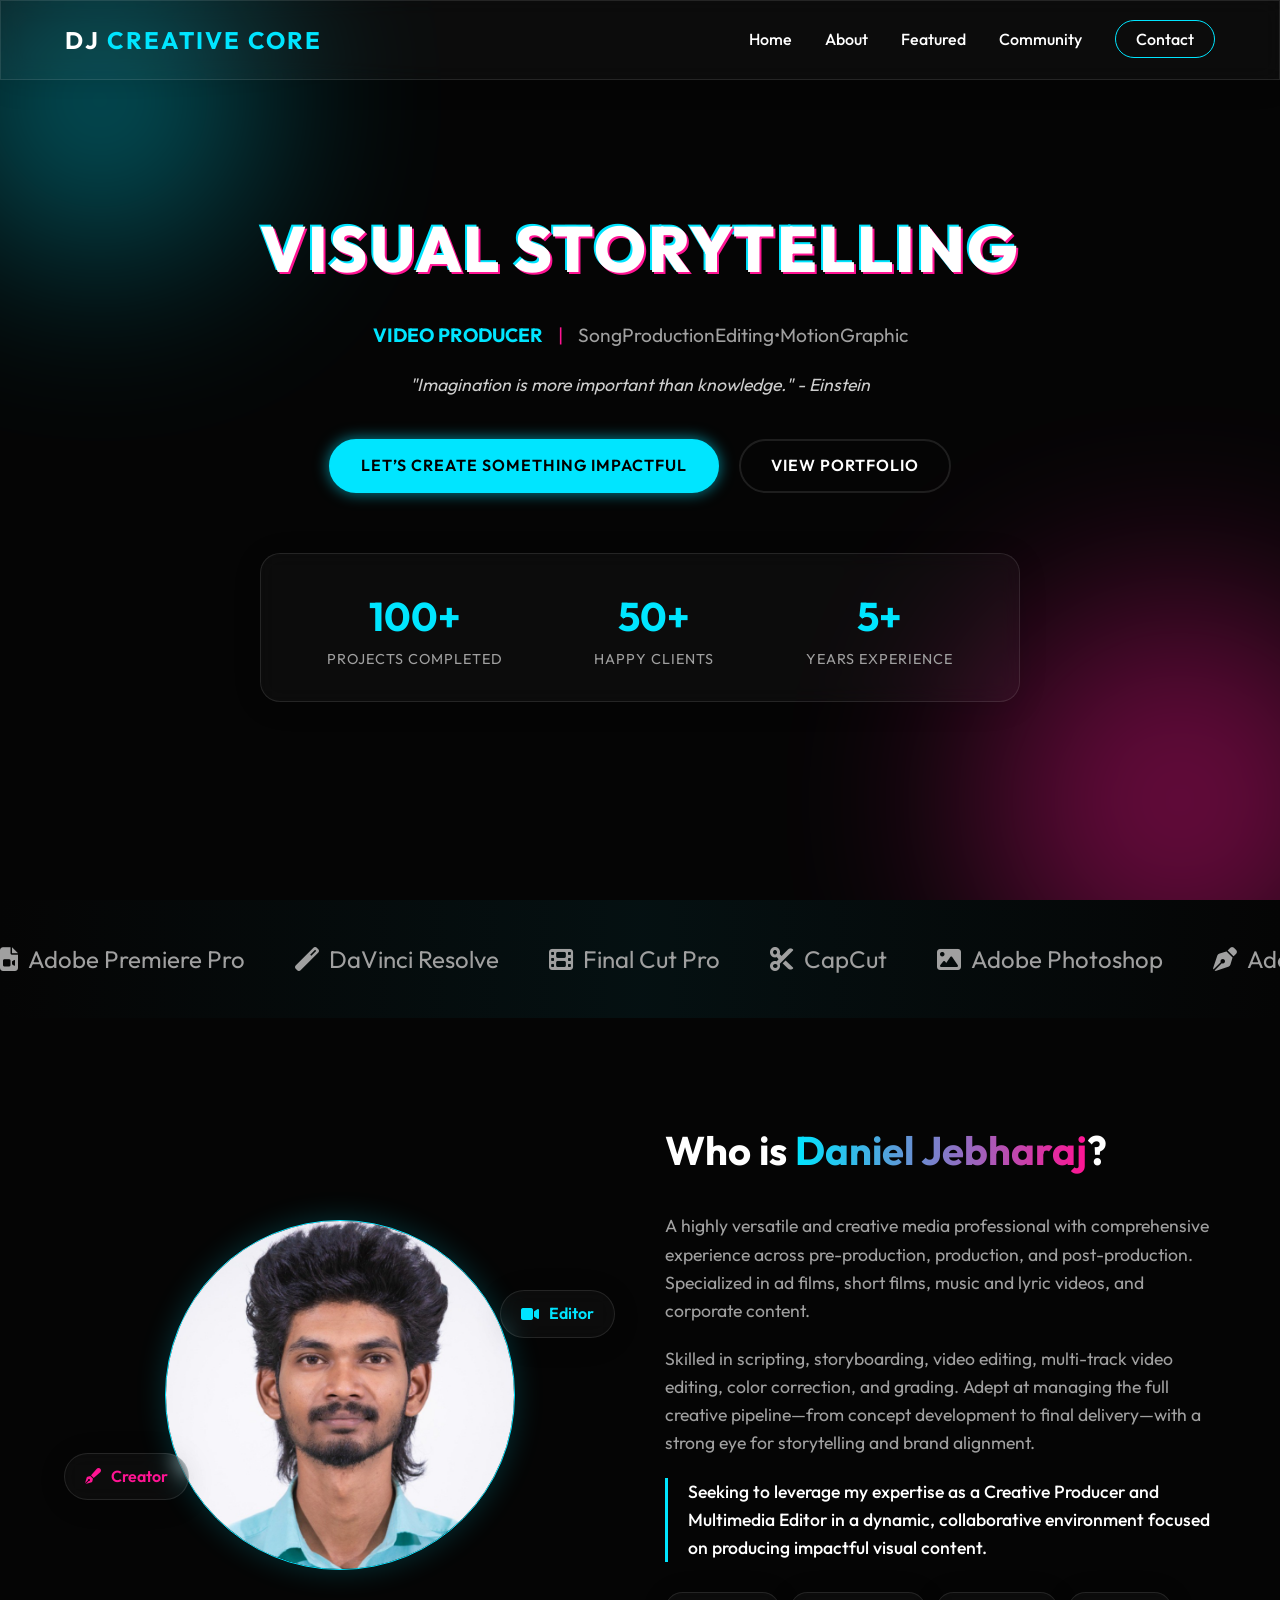
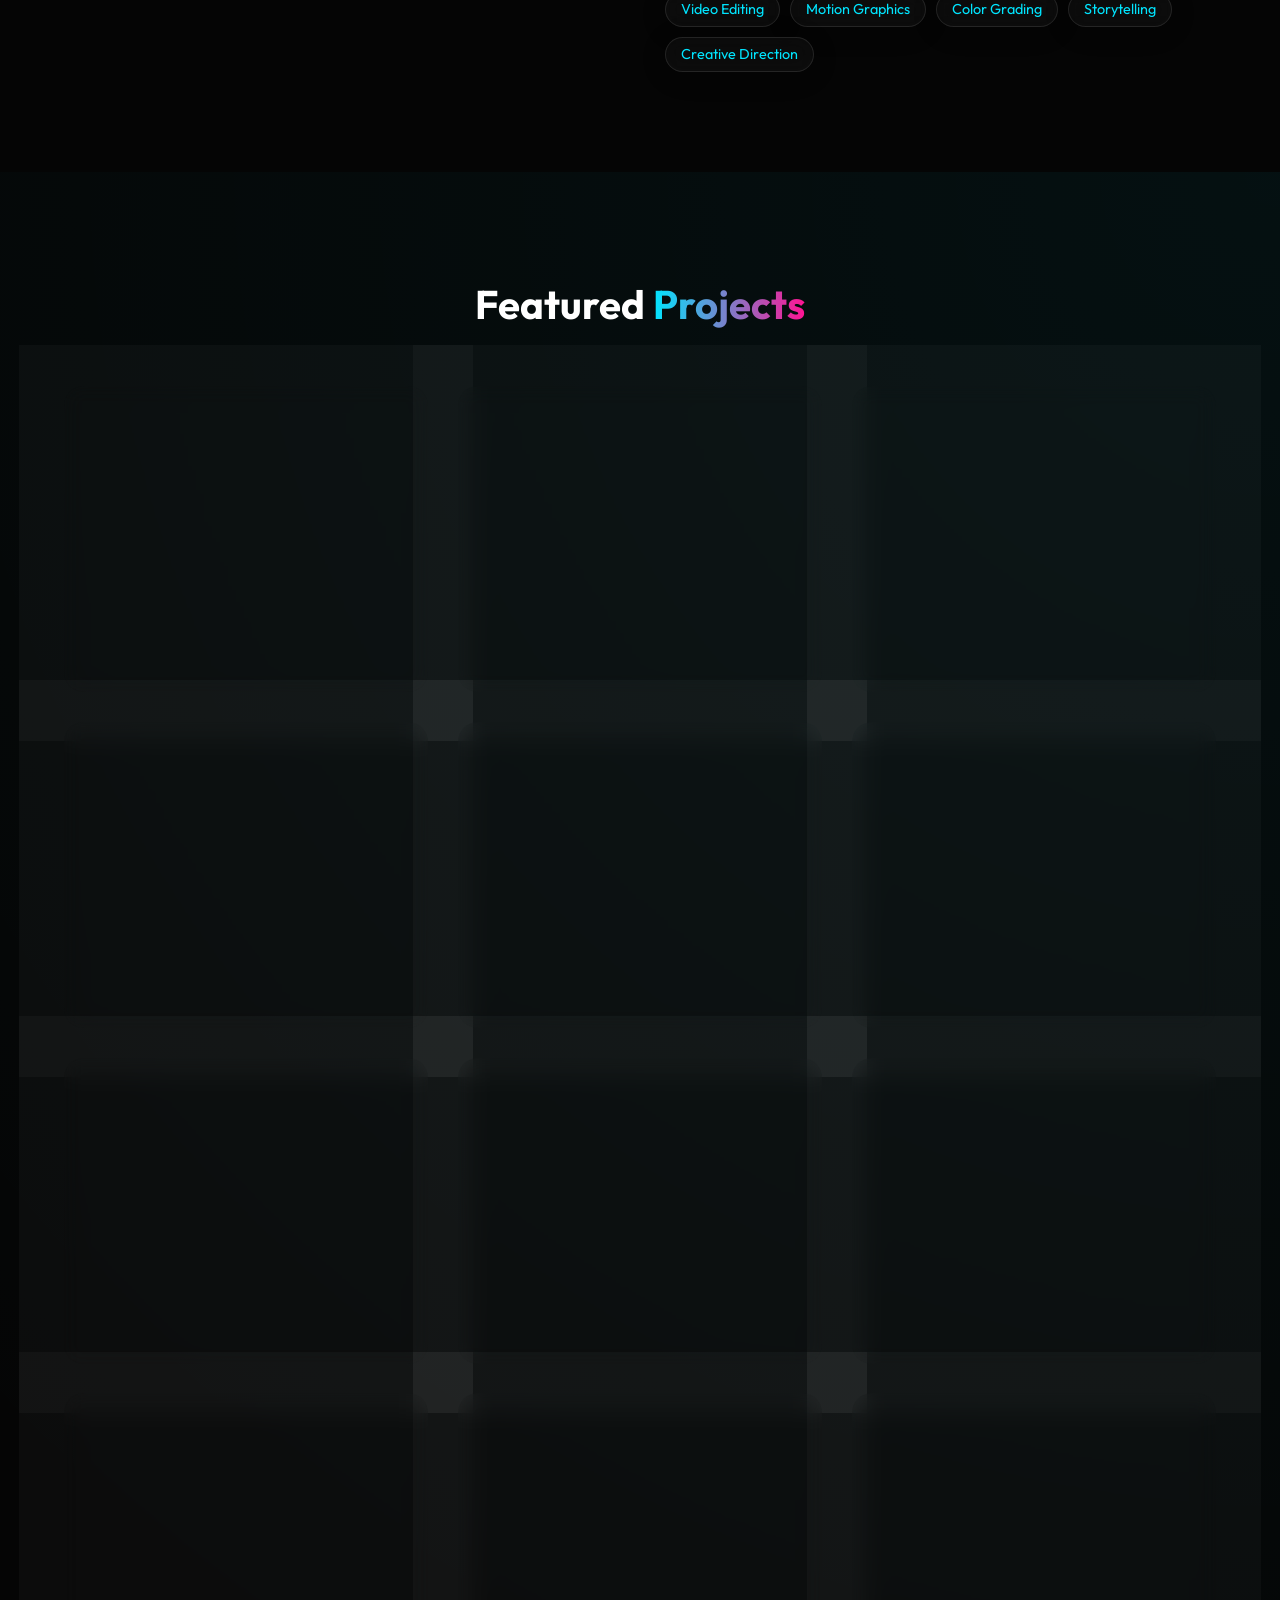
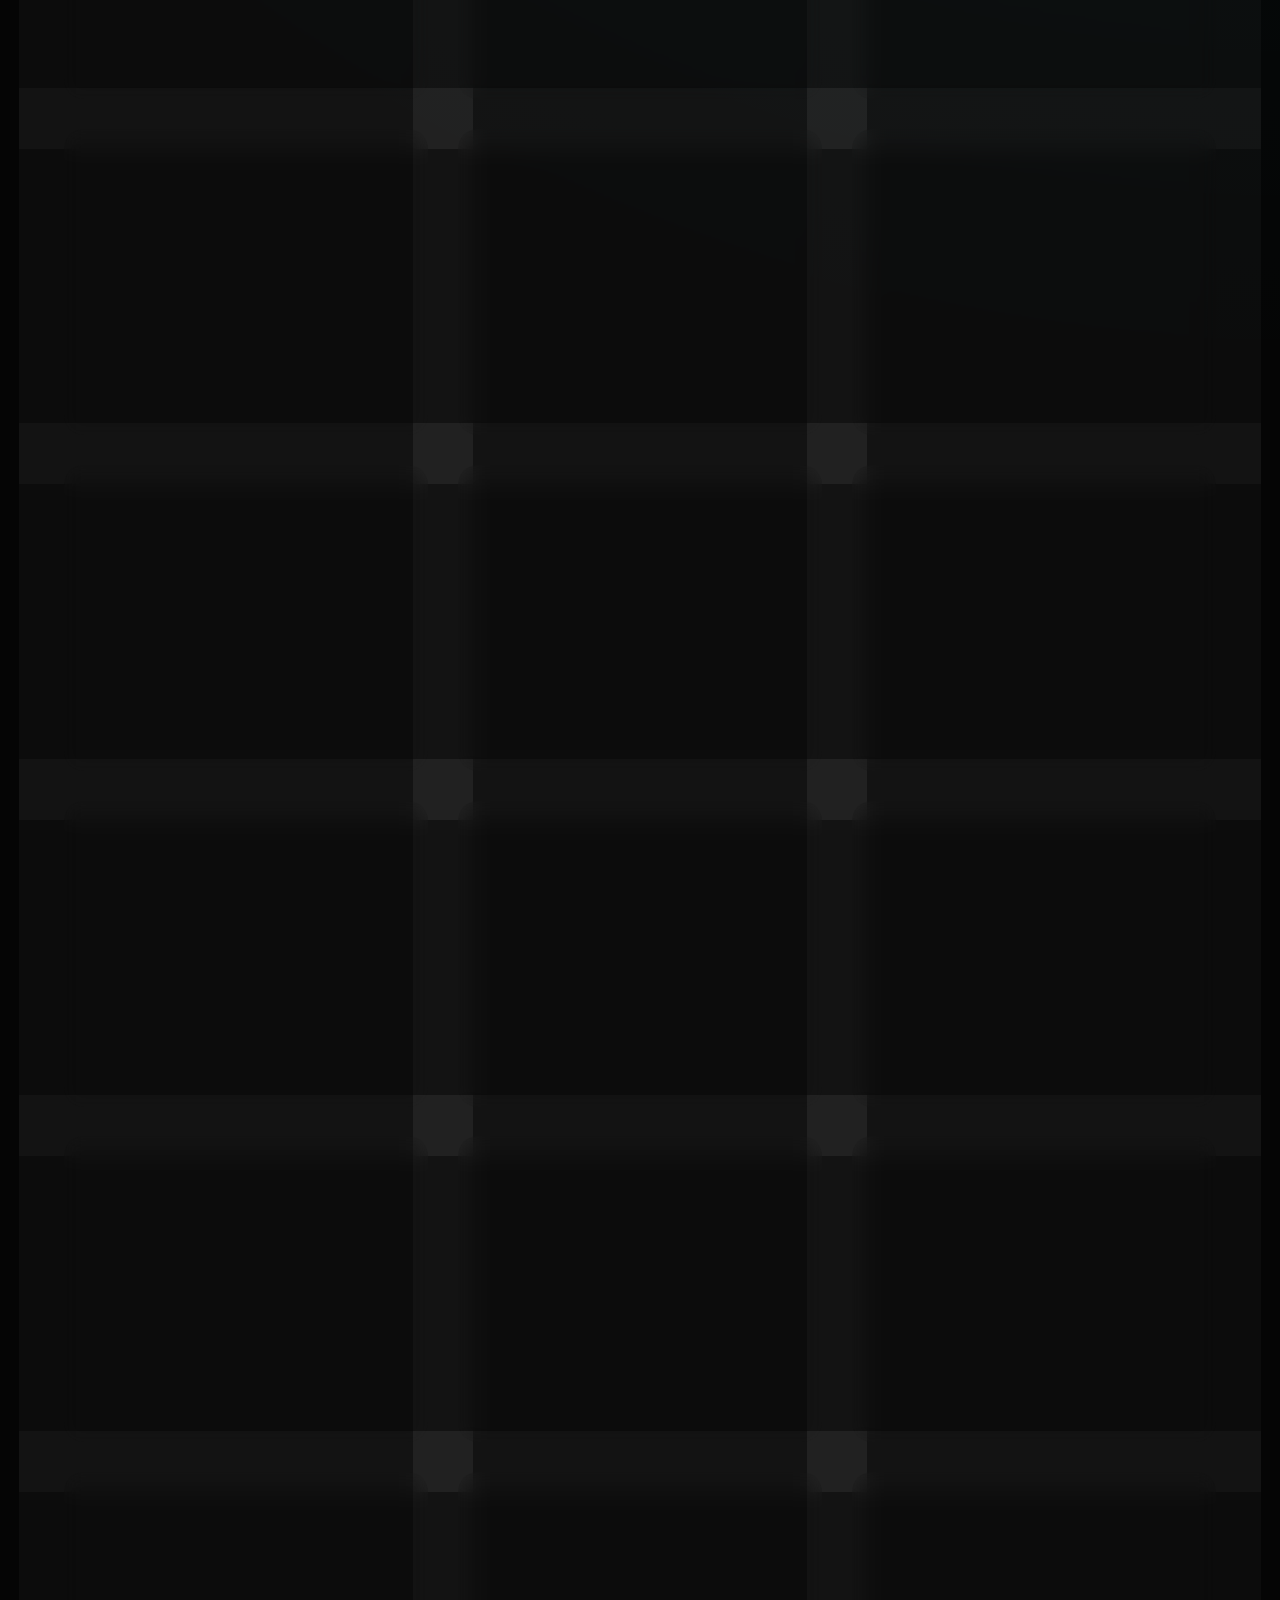
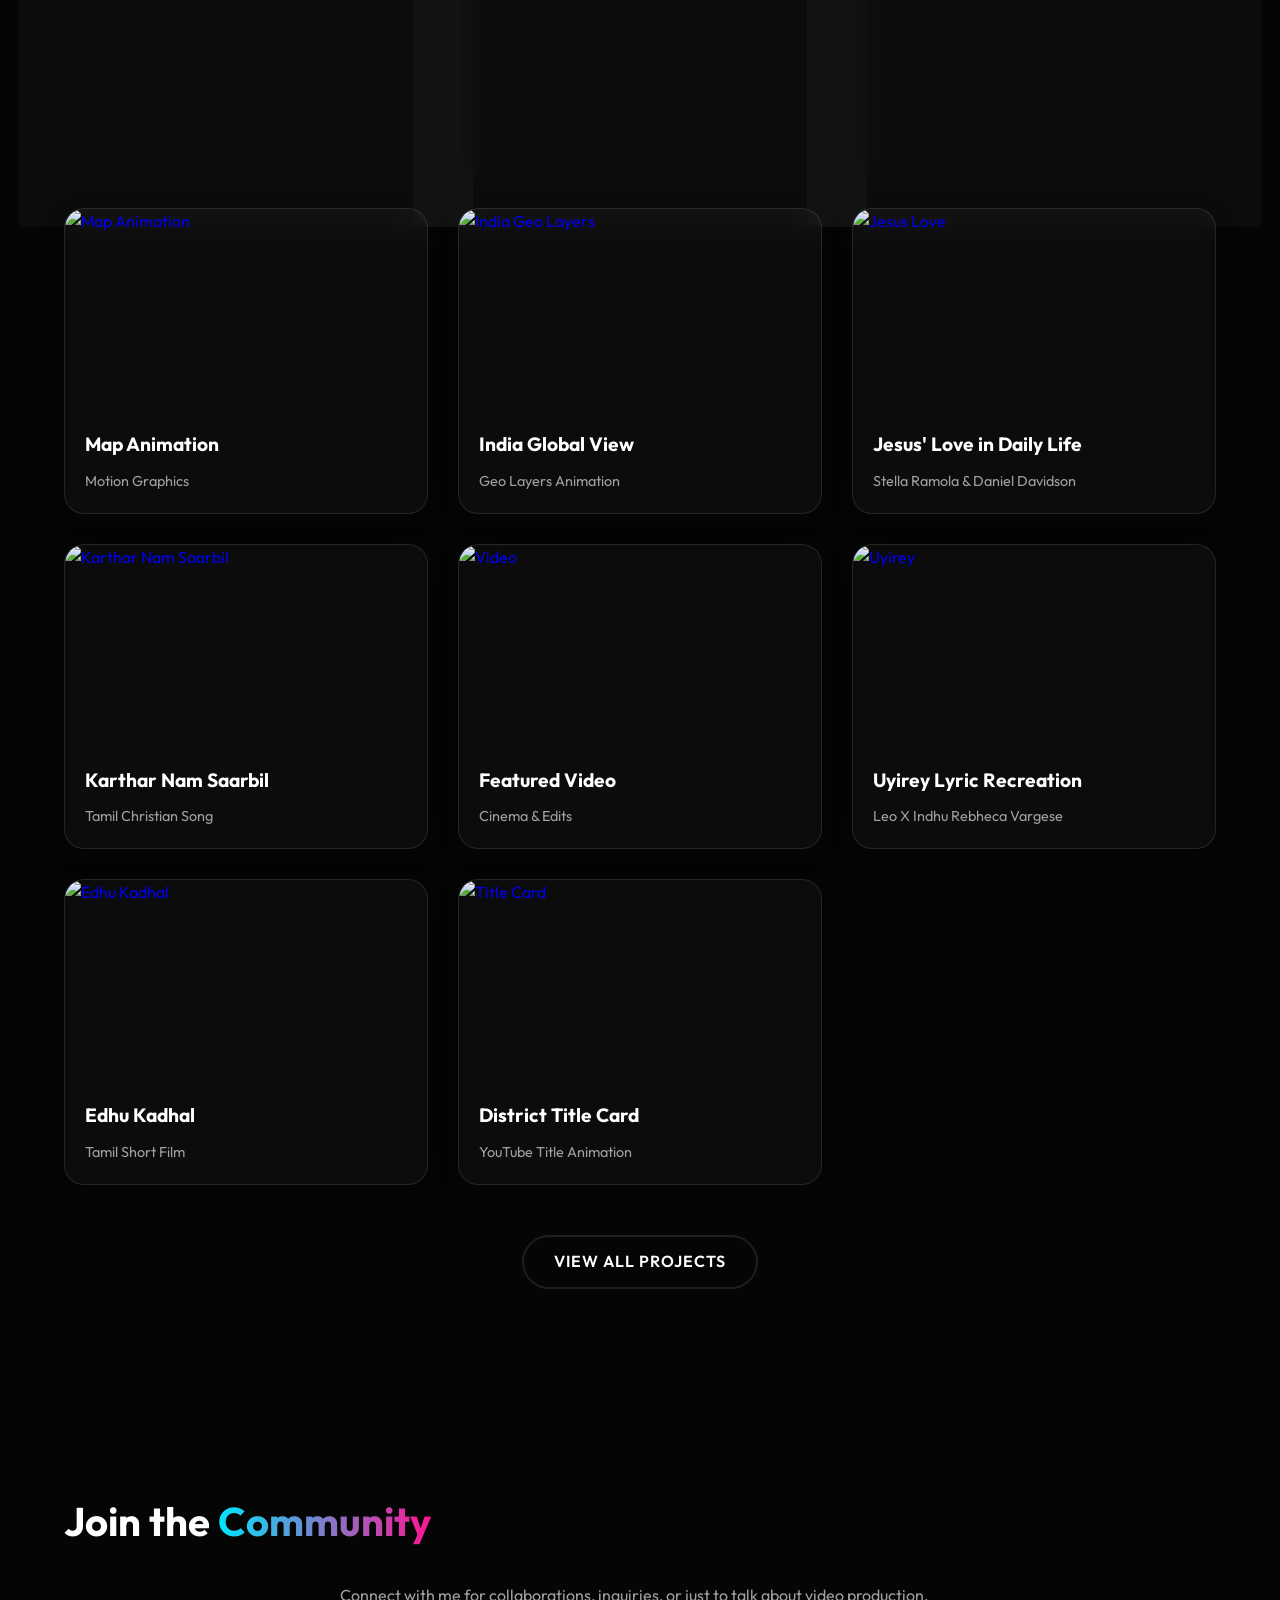
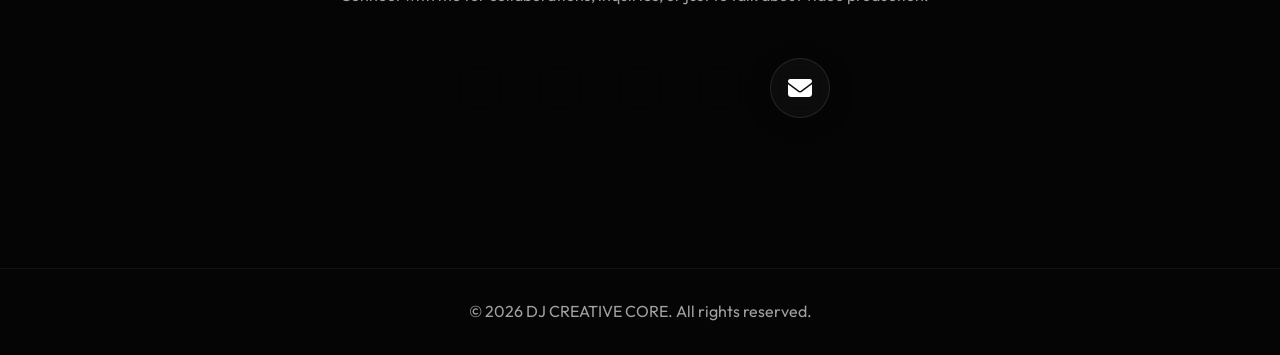
==== index.html @ 10353220 "Initial commit - DJ Creative Core" ====
<!DOCTYPE html>
<html lang="en">

<head>
  <meta charset="UTF-8" />
  <meta name="viewport" content="width=device-width, initial-scale=1.0" />
  <title>DJ Creative Core | Daniel Jebharaj</title>
  <!-- Google Fonts: Outfit -->
  <link rel="preconnect" href="https://fonts.googleapis.com">
  <link rel="preconnect" href="https://fonts.gstatic.com" crossorigin>
  <link href="https://fonts.googleapis.com/css2?family=Outfit:wght@300;400;500;600;700;800&display=swap"
    rel="stylesheet">
  <!-- Font Awesome -->
  <link rel="stylesheet" href="https://cdnjs.cloudflare.com/ajax/libs/font-awesome/6.4.0/css/all.min.css">
  <!-- Main CSS -->
  <link rel="stylesheet" href="style.css">
</head>

<body>
  <!-- Navbar -->
  <nav class="navbar glass">
    <div class="logo">
      <div class="logo-img"></div>
      <span>DJ <span class="accent">CREATIVE CORE</span></span>
    </div>
    <div class="nav-links">
      <a href="#home">Home</a>
      <a href="#about">About</a>
      <a href="#portfolio">Featured</a>
      <a href="#community">Community</a>
      <a href="#contact" class="btn-nav">Contact</a>
    </div>
    <div class="menu-toggle">
      <i class="fas fa-bars"></i>
    </div>
  </nav>

  <!-- Hero Section -->
  <section id="home" class="hero">
    <div class="hero-content">
      <h1 class="glitch" data-text="VISUAL STORYTELLING">VISUAL STORYTELLING</h1>
      <div class="subtitle-container">
        <span class="role">VIDEO PRODUCER</span>
        <span class="separator">|</span>
        <p class="typewriter">Song Production Editing &bull; Motion Graphics &bull; Visual Effects</p>
      </div>
      <p class="tagline">"Imagination is more important than knowledge." - Einstein</p>

      <div class="cta-group">
        <a href="#contact" class="btn btn-primary">Let’s Create Something Impactful</a>
        <a href="#portfolio" class="btn btn-outline">View Portfolio</a>
      </div>

      <div class="stats-row glass">
        <div class="stat-item">
          <h3 class="counter" data-target="100">0</h3>
          <p>Projects Completed</p>
        </div>
        <div class="stat-item">
          <h3 class="counter" data-target="50">0</h3>
          <p>Happy Clients</p>
        </div>
        <div class="stat-item">
          <h3 class="counter" data-target="5">0</h3>
          <p>Years Experience</p>
        </div>
      </div>
    </div>

    <!-- Abstract Background Elements -->
    <div class="glow-orb orb-1"></div>
    <div class="glow-orb orb-2"></div>
  </section>

  <!-- Tech Stack Marquee -->
  <section class="tech-stack">
    <div class="marquee-container">
      <div class="marquee-content">
        <div class="tech-item"><i class="fas fa-file-video"></i> Adobe Premiere Pro</div>
        <div class="tech-item"><i class="fas fa-magic"></i> DaVinci Resolve</div>
        <div class="tech-item"><i class="fas fa-film"></i> Final Cut Pro</div>
        <div class="tech-item"><i class="fas fa-cut"></i> CapCut</div>
        <div class="tech-item"><i class="fas fa-image"></i> Adobe Photoshop</div>
        <div class="tech-item"><i class="fas fa-pen-nib"></i> Adobe Illustrator</div>
        <div class="tech-item"><i class="fas fa-video"></i> V MIX</div>
        <div class="tech-item"><i class="fas fa-palette"></i> Canva</div>
        <div class="tech-item"><i class="fas fa-sliders-h"></i> Adobe Lightroom</div>
        <div class="tech-item"><i class="fas fa-book-open"></i> Adobe InDesign</div>
        <div class="tech-item"><i class="fas fa-wind"></i> Adobe After Effects</div>
        <div class="tech-item"><i class="fas fa-gamepad"></i> Unreal Engine 5</div>
        <div class="tech-item"><i class="fas fa-robot"></i> AI Techniques</div>
        <!-- Duplicate for seamless loop -->
        <div class="tech-item"><i class="fas fa-file-video"></i> Adobe Premiere Pro</div>
        <div class="tech-item"><i class="fas fa-magic"></i> DaVinci Resolve</div>
        <div class="tech-item"><i class="fas fa-film"></i> Final Cut Pro</div>
        <div class="tech-item"><i class="fas fa-cut"></i> CapCut</div>
        <div class="tech-item"><i class="fas fa-image"></i> Adobe Photoshop</div>
        <div class="tech-item"><i class="fas fa-pen-nib"></i> Adobe Illustrator</div>
        <div class="tech-item"><i class="fas fa-video"></i> V MIX</div>
        <div class="tech-item"><i class="fas fa-palette"></i> Canva</div>
        <div class="tech-item"><i class="fas fa-sliders-h"></i> Adobe Lightroom</div>
        <div class="tech-item"><i class="fas fa-book-open"></i> Adobe InDesign</div>
        <div class="tech-item"><i class="fas fa-wind"></i> Adobe After Effects</div>
        <div class="tech-item"><i class="fas fa-gamepad"></i> Unreal Engine 5</div>
        <div class="tech-item"><i class="fas fa-robot"></i> AI Techniques</div>
      </div>
    </div>
  </section>

  <!-- About Section -->
  <section id="about" class="about-section">
    <div class="container grid-2">
      <div class="about-img-wrapper">
        <div class="about-img glass">
          <img src="profile.png" alt="Daniel Jebharaj" class="profile-pic">
        </div>
        <div class="floating-badge badge-1 glass">
          <i class="fas fa-video"></i> Editor
        </div>
        <div class="floating-badge badge-2 glass">
          <i class="fas fa-pen-fancy"></i> Creator
        </div>
      </div>
      <div class="about-text">
        <h2 class="section-title">Who is <span class="text-gradient">Daniel Jebharaj</span>?</h2>
        <p class="bio">
          A highly versatile and creative media professional with comprehensive experience across pre-production,
          production, and post-production.
          Specialized in ad films, short films, music and lyric videos, and corporate content.
        </p>
        <p class="bio">
          Skilled in scripting, storyboarding, video editing, multi-track video editing, color correction, and grading.
          Adept at managing the full creative pipeline—from concept development to final delivery—with a strong eye for
          storytelling and brand alignment.
        </p>
        <p class="bio highlight">
          Seeking to leverage my expertise as a Creative Producer and Multimedia Editor in a dynamic, collaborative
          environment focused on producing impactful visual content.
        </p>
        <div class="tags-container">
          <span class="tag glass">Video Editing</span>
          <span class="tag glass">Motion Graphics</span>
          <span class="tag glass">Color Grading</span>
          <span class="tag glass">Storytelling</span>
          <span class="tag glass">Creative Direction</span>
        </div>
      </div>
    </div>
  </section>

  <!-- Featured Content -->
  <section id="portfolio" class="featured-section">
    <div class="container">
      <h2 class="section-title center">Featured <span class="text-gradient">Projects</span></h2>
      <div class="grid-card">
        <!-- 1. YouTube: Reset & Restart -->
        <a href="https://youtu.be/_Hz98tAjvkM" target="_blank" class="card glass">
          <div class="card-thumb">
            <img src="https://img.youtube.com/vi/_Hz98tAjvkM/maxresdefault.jpg" alt="Reset & Restart">
            <div class="play-overlay"><i class="fas fa-play"></i></div>
          </div>
          <div class="card-content">
            <h3>Reset & Restart</h3>
            <p>New Tamil Short Film | Samuel Dhinakaran</p>
          </div>
        </a>

        <!-- 2. YouTube: Mannaathi Manna Yesu -->
        <a href="https://youtu.be/86m4CZAsoNg" target="_blank" class="card glass">
          <div class="card-thumb">
            <img src="https://img.youtube.com/vi/86m4CZAsoNg/maxresdefault.jpg" alt="Mannaathi Manna Yesu">
            <div class="play-overlay"><i class="fas fa-play"></i></div>
          </div>
          <div class="card-content">
            <h3>Mannaathi Manna Yesu</h3>
            <p>Lyrical Video | Christmas Special</p>
          </div>
        </a>

        <!-- 3. YouTube: Life Changed in a Minute -->
        <a href="https://youtu.be/hRu7Q3ldG58" target="_blank" class="card glass">
          <div class="card-thumb">
            <img src="https://img.youtube.com/vi/hRu7Q3ldG58/maxresdefault.jpg" alt="Life Changed">
            <div class="play-overlay"><i class="fas fa-play"></i></div>
          </div>
          <div class="card-content">
            <h3>வாழ்க்கையை மாற்றின நிமிடம்</h3>
            <p>Testimony | Jesus Calls</p>
          </div>
        </a>

        <!-- 4. YouTube: From Setbacks to Success -->
        <a href="https://youtu.be/oXkXY9I-fX8" target="_blank" class="card glass">
          <div class="card-thumb">
            <img src="https://img.youtube.com/vi/oXkXY9I-fX8/maxresdefault.jpg" alt="Setbacks to Success">
            <div class="play-overlay"><i class="fas fa-play"></i></div>
          </div>
          <div class="card-content">
            <h3>From Setbacks to Success</h3>
            <p>1 by 2 Series | Ep #3</p>
          </div>
        </a>

        <!-- 5. Behance: Info Graphic Airtel -->
        <a href="https://www.behance.net/gallery/222585673/Info-Graphic-Airtel" target="_blank" class="card glass">
          <div class="card-thumb">
            <img src="https://images.unsplash.com/photo-1551288049-bebda4e38f71?q=80&w=2070&auto=format&fit=crop"
              alt="Airtel Infographic">
            <div class="play-overlay"><i class="fab fa-behance"></i></div>
          </div>
          <div class="card-content">
            <h3>Info Graphic | Airtel</h3>
            <p>Data visualization & Design</p>
          </div>
        </a>

        <!-- 6. Behance: Decathlon Promotion AV -->
        <a href="https://www.behance.net/gallery/229266231/Decathlon-Promotion-AV" target="_blank" class="card glass">
          <div class="card-thumb">
            <img src="https://images.unsplash.com/photo-1517649763962-0c623066013b?q=80&w=2070&auto=format&fit=crop"
              alt="Decathlon Promotion">
            <div class="play-overlay"><i class="fab fa-behance"></i></div>
          </div>
          <div class="card-content">
            <h3>Decathlon Promotion AV</h3>
            <p>Promo Video Editing</p>
          </div>
        </a>

        <!-- 7. Behance: Butterfly Brand Product Animation -->
        <a href="https://www.behance.net/gallery/229267161/Butterfly-Brand-Product-Animation-Motion-Graphics"
          target="_blank" class="card glass">
          <div class="card-thumb">
            <img src="https://images.unsplash.com/photo-1626785774573-4b799314346d?q=80&w=2070&auto=format&fit=crop"
              alt="Product Animation">
            <div class="play-overlay"><i class="fab fa-behance"></i></div>
          </div>
          <div class="card-content">
            <h3>Butterfly Brand</h3>
            <p>Product Animation & Motion Graphics</p>
          </div>
        </a>

        <!-- 8. Behance: Logo Animation Industry -->
        <a href="https://www.behance.net/gallery/230623709/Logo-Animation-Industry" target="_blank" class="card glass">
          <div class="card-thumb">
            <img src="https://images.unsplash.com/photo-1611162617474-5b21e879e113?q=80&w=1974&auto=format&fit=crop"
              alt="Logo Animation">
            <div class="play-overlay"><i class="fab fa-behance"></i></div>
          </div>
          <div class="card-content">
            <h3>Logo Animation | Industry</h3>
            <p>Motion Branding</p>
          </div>
        </a>

        <!-- 9. Behance: PRAGATI Logo Reveal -->
        <a href="https://www.behance.net/gallery/229265531/PRAGATI-lOGO-REVEAL-AIRTEL" target="_blank"
          class="card glass">
          <div class="card-thumb">
            <img src="https://images.unsplash.com/photo-1550745165-9bc0b252726f?q=80&w=2070&auto=format&fit=crop"
              alt="Pragati Logo">
            <div class="play-overlay"><i class="fab fa-behance"></i></div>
          </div>
          <div class="card-content">
            <h3>Pragati Logo Reveal | Airtel</h3>
            <p>Corporate Identity Motion</p>
          </div>
        </a>

        <!-- 10. Behance: Logo Animation -->
        <a href="https://www.behance.net/gallery/224650483/Logo-Animation" target="_blank" class="card glass">
          <div class="card-thumb">
            <img src="https://images.unsplash.com/photo-1626785774573-4b799314346d?q=80&w=2070&auto=format&fit=crop"
              alt="Logo Animation">
            <div class="play-overlay"><i class="fab fa-behance"></i></div>
          </div>
          <div class="card-content">
            <h3>Logo Animation</h3>
            <p>Creative Logo Motion</p>
          </div>
        </a>

        <!-- 11. Behance: La Crispo Logo Reveal -->
        <a href="https://www.behance.net/gallery/229266901/LOGO-ANIMATION-LA-CRISPO-LOGO-REVEAL" target="_blank"
          class="card glass">
          <div class="card-thumb">
            <img src="https://images.unsplash.com/photo-1535905557558-afc4877a26fc?q=80&w=1974&auto=format&fit=crop"
              alt="La Crispo">
            <div class="play-overlay"><i class="fab fa-behance"></i></div>
          </div>
          <div class="card-content">
            <h3>La Crispo Logo Reveal</h3>
            <p>Brand Identity Animation</p>
          </div>
        </a>

        <!-- 12. YouTube: TRU RAYZ Bio -->
        <a href="https://youtu.be/BxTk5RLD49g" target="_blank" class="card glass">
          <div class="card-thumb">
            <img src="https://img.youtube.com/vi/BxTk5RLD49g/maxresdefault.jpg" alt="TRU RAYZ Bio">
            <div class="play-overlay"><i class="fas fa-play"></i></div>
          </div>
          <div class="card-content">
            <h3>TRU RAYZ Bio</h3>
            <p>People Are My Boss</p>
          </div>
        </a>

        <!-- 13. YouTube: Aaronbala Promo -->
        <a href="https://youtu.be/EV_sGzpmR3s" target="_blank" class="card glass">
          <div class="card-thumb">
            <img src="https://img.youtube.com/vi/EV_sGzpmR3s/maxresdefault.jpg" alt="Aaronbala Promo">
            <div class="play-overlay"><i class="fas fa-play"></i></div>
          </div>
          <div class="card-content">
            <h3>Aarathanai Nayagane</h3>
            <p>New Song Promo | Aaronbala</p>
          </div>
        </a>

        <!-- 14. Behance: I Am The Danger -->
        <a href="https://www.behance.net/gallery/235922801/I-AM-THE-DANGER-LYRIC-VIDEO" target="_blank"
          class="card glass">
          <div class="card-thumb">
            <img src="https://images.unsplash.com/photo-1514525253440-b393452e8d26?q=80&w=1974&auto=format&fit=crop"
              alt="Lyric Video">
            <div class="play-overlay"><i class="fab fa-behance"></i></div>
          </div>
          <div class="card-content">
            <h3>I Am The Danger</h3>
            <p>Kinetic Typography Lyric Video</p>
          </div>
        </a>

        <!-- 15. YouTube: Samuel Dhinakaran Birthday -->
        <a href="https://youtu.be/I2SqG8FTFpc" target="_blank" class="card glass">
          <div class="card-thumb">
            <img src="https://img.youtube.com/vi/I2SqG8FTFpc/maxresdefault.jpg" alt="Samuel Dhinakaran">
            <div class="play-overlay"><i class="fas fa-play"></i></div>
          </div>
          <div class="card-content">
            <h3>Samuel Dhinakaran</h3>
            <p>Birthday Special Edit</p>
          </div>
        </a>

        <!-- 16. YouTube: Daniel Davidson Birthday -->
        <a href="https://youtu.be/GASK5Z4vx9M" target="_blank" class="card glass">
          <div class="card-thumb">
            <img src="https://img.youtube.com/vi/GASK5Z4vx9M/maxresdefault.jpg" alt="Daniel Davidson">
            <div class="play-overlay"><i class="fas fa-play"></i></div>
          </div>
          <div class="card-content">
            <h3>Daniel Davidson</h3>
            <p>Birthday Special Edit</p>
          </div>
        </a>

        <!-- 17. YouTube: Nam Mavattam Promo -->
        <a href="https://youtu.be/mXpHF04NWhg" target="_blank" class="card glass">
          <div class="card-thumb">
            <img src="https://img.youtube.com/vi/mXpHF04NWhg/maxresdefault.jpg" alt="Nam Mavattam">
            <div class="play-overlay"><i class="fas fa-play"></i></div>
          </div>
          <div class="card-content">
            <h3>Nam Mavattam Promo</h3>
            <p>District Series | Just Jerish</p>
          </div>
        </a>

        <!-- 18. Behance: Eltsuri Logo Reveal -->
        <a href="https://www.behance.net/gallery/235924577/Eltsuri-Social-media-logo-Reveal" target="_blank"
          class="card glass">
          <div class="card-thumb">
            <img src="https://images.unsplash.com/photo-1611162617474-5b21e879e113?q=80&w=1974&auto=format&fit=crop"
              alt="Eltsuri">
            <div class="play-overlay"><i class="fab fa-behance"></i></div>
          </div>
          <div class="card-content">
            <h3>Eltsuri Social Media</h3>
            <p>Logo Reveal Animation</p>
          </div>
        </a>

        <!-- 19. Behance: Architecture Reveal -->
        <a href="https://www.behance.net/gallery/235935979/Architecture-Social-Media-Post-Reel-Edit" target="_blank"
          class="card glass">
          <div class="card-thumb">
            <img src="https://images.unsplash.com/photo-1487958449943-2429e8be8625?q=80&w=2070&auto=format&fit=crop"
              alt="Architecture">
            <div class="play-overlay"><i class="fab fa-behance"></i></div>
          </div>
          <div class="card-content">
            <h3>Architecture Reel</h3>
            <p>Social Media Post Edit</p>
          </div>
        </a>

        <!-- 20. Behance: Reset & Restart Insta -->
        <a href="https://www.behance.net/gallery/235928563/Reset-Restart-ShortFlim-Insta-Ratio-edit" target="_blank"
          class="card glass">
          <div class="card-thumb">
            <img src="https://images.unsplash.com/photo-1611162616475-46b635cb6868?q=80&w=1974&auto=format&fit=crop"
              alt="Reset & Restart Insta">
            <div class="play-overlay"><i class="fab fa-behance"></i></div>
          </div>
          <div class="card-content">
            <h3>Reset & Restart</h3>
            <p>Instagram Ratio Edit</p>
          </div>
        </a>

        <!-- 21. Behance: Sri Sai IAS Academy -->
        <a href="https://www.behance.net/gallery/235922141/Sri-Sai-IAS-Academy-Tamil-Ad" target="_blank"
          class="card glass">
          <div class="card-thumb">
            <img src="https://images.unsplash.com/photo-1543269865-cbf427effbad?q=80&w=2070&auto=format&fit=crop"
              alt="Sri Sai IAS">
            <div class="play-overlay"><i class="fab fa-behance"></i></div>
          </div>
          <div class="card-content">
            <h3>Sri Sai IAS Academy</h3>
            <p>Tamil Advertisement Edit</p>
          </div>
        </a>

        <!-- 22. YouTube Shorts: Kartharai Sthothari -->
        <a href="https://www.youtube.com/shorts/BLh6-bCfXxU?feature=share" target="_blank" class="card glass">
          <div class="card-thumb">
            <img src="https://images.unsplash.com/photo-1511671782779-c97d3d27a1d4?q=80&w=2070&auto=format&fit=crop"
              alt="Shorts">
            <div class="play-overlay"><i class="fas fa-play"></i></div>
          </div>
          <div class="card-content">
            <h3>Kartharai Sthothari</h3>
            <p>YouTube Shorts Promo</p>
          </div>
        </a>

        <!-- 23. YouTube Shorts: New Song Promo -->
        <a href="https://www.youtube.com/shorts/78FWHy8e3VA?feature=share" target="_blank" class="card glass">
          <div class="card-thumb">
            <img src="https://images.unsplash.com/photo-1493225255756-d9584f8606e9?q=80&w=2070&auto=format&fit=crop"
              alt="Shorts">
            <div class="play-overlay"><i class="fas fa-play"></i></div>
          </div>
          <div class="card-content">
            <h3>New Song Promo</h3>
            <p>YouTube Shorts Edit</p>
          </div>
        </a>

        <!-- 24. Behance: Anemia Reels -->
        <a href="https://www.behance.net/gallery/235924177/Anemia-Reels-Edit-Dr-Srikanth" target="_blank"
          class="card glass">
          <div class="card-thumb">
            <img src="https://images.unsplash.com/photo-1576091160399-112ba8d25d1d?q=80&w=2070&auto=format&fit=crop"
              alt="Anemia Reels">
            <div class="play-overlay"><i class="fab fa-behance"></i></div>
          </div>
          <div class="card-content">
            <h3>Anemia Awareness</h3>
            <p>Reels Edit | Dr. Srikanth</p>
          </div>
        </a>

        <!-- 25. Behance: Multiple Myeloma -->
        <a href="https://www.behance.net/gallery/235923517/multiple-myeloma-Reels-Edit-DrSrikanth" target="_blank"
          class="card glass">
          <div class="card-thumb">
            <img src="https://images.unsplash.com/photo-1579684385136-137af75461bb?q=80&w=2070&auto=format&fit=crop"
              alt="Myeloma Reels">
            <div class="play-overlay"><i class="fab fa-behance"></i></div>
          </div>
          <div class="card-content">
            <h3>Multiple Myeloma</h3>
            <p>Reels Edit | Dr. Srikanth</p>
          </div>
        </a>

        <!-- 26. Behance: Can Model Product -->
        <a href="https://www.behance.net/gallery/226480933/Can-Model-Product-Motion-Graphics" target="_blank"
          class="card glass">
          <div class="card-thumb">
            <img src="https://images.unsplash.com/photo-1626785774573-4b799314346d?q=80&w=2070&auto=format&fit=crop"
              alt="Can Model">
            <div class="play-overlay"><i class="fab fa-behance"></i></div>
          </div>
          <div class="card-content">
            <h3>Can Model Product</h3>
            <p>3D Product Motion Graphics</p>
          </div>
        </a>

        <!-- 27. Behance: Ghee Product Elements -->
        <a href="https://www.behance.net/gallery/224651081/Ghee-Product-Elements" target="_blank" class="card glass">
          <div class="card-thumb">
            <img src="https://images.unsplash.com/photo-1620916566398-39f1143ab7be?q=80&w=1887&auto=format&fit=crop"
              alt="Ghee Product">
            <div class="play-overlay"><i class="fab fa-behance"></i></div>
          </div>
          <div class="card-content">
            <h3>Ghee Product Elements</h3>
            <p>Motion Graphics Assets</p>
          </div>
        </a>

        <!-- 28. Behance: Map Animation -->
        <a href="https://www.behance.net/gallery/224650155/Map-animation-Motion-Graphics" target="_blank"
          class="card glass">
          <div class="card-thumb">
            <img src="https://images.unsplash.com/photo-1524661135-423995f22d0b?q=80&w=2074&auto=format&fit=crop"
              alt="Map Animation">
            <div class="play-overlay"><i class="fab fa-behance"></i></div>
          </div>
          <div class="card-content">
            <h3>Map Animation</h3>
            <p>Motion Graphics</p>
          </div>
        </a>

        <!-- 29. Behance: India Global View -->
        <a href="https://www.behance.net/gallery/224649785/India-Global-View-Geo-Layers" target="_blank"
          class="card glass">
          <div class="card-thumb">
            <img src="https://images.unsplash.com/photo-1451187580459-43490279c0fa?q=80&w=2072&auto=format&fit=crop"
              alt="India Geo Layers">
            <div class="play-overlay"><i class="fab fa-behance"></i></div>
          </div>
          <div class="card-content">
            <h3>India Global View</h3>
            <p>Geo Layers Animation</p>
          </div>
        </a>

        <!-- 30. YouTube: Stella & Daniel -->
        <a href="https://youtu.be/VTXiYvbX1bA" target="_blank" class="card glass">
          <div class="card-thumb">
            <img src="https://img.youtube.com/vi/VTXiYvbX1bA/maxresdefault.jpg" alt="Jesus Love">
            <div class="play-overlay"><i class="fas fa-play"></i></div>
          </div>
          <div class="card-content">
            <h3>Jesus' Love in Daily Life</h3>
            <p>Stella Ramola & Daniel Davidson</p>
          </div>
        </a>

        <!-- 31. YouTube: Karthar Nam Saarbil -->
        <a href="https://youtu.be/S4yEpPk5Wpk" target="_blank" class="card glass">
          <div class="card-thumb">
            <img src="https://img.youtube.com/vi/S4yEpPk5Wpk/maxresdefault.jpg" alt="Karthar Nam Saarbil">
            <div class="play-overlay"><i class="fas fa-play"></i></div>
          </div>
          <div class="card-content">
            <h3>Karthar Nam Saarbil</h3>
            <p>Tamil Christian Song</p>
          </div>
        </a>

        <!-- 32. YouTube: Video Project -->
        <a href="https://youtu.be/QIbt7fUPmvw" target="_blank" class="card glass">
          <div class="card-thumb">
            <img src="https://img.youtube.com/vi/QIbt7fUPmvw/maxresdefault.jpg" alt="Video">
            <div class="play-overlay"><i class="fas fa-play"></i></div>
          </div>
          <div class="card-content">
            <h3>Featured Video</h3>
            <p>Cinema & Edits</p>
          </div>
        </a>

        <!-- 33. Behance: Uyirey Lyrical -->
        <a href="https://www.behance.net/gallery/222229203/Uyirey-Lyrical-Recreate-Leo-X-Indhu-rebheca-Vargese"
          target="_blank" class="card glass">
          <div class="card-thumb">
            <img src="https://images.unsplash.com/photo-1614613535308-eb5fbd3d2c17?q=80&w=2070&auto=format&fit=crop"
              alt="Uyirey">
            <div class="play-overlay"><i class="fab fa-behance"></i></div>
          </div>
          <div class="card-content">
            <h3>Uyirey Lyric Recreation</h3>
            <p>Leo X Indhu Rebheca Vargese</p>
          </div>
        </a>

        <!-- 34. YouTube: Edhu Kadhal -->
        <a href="https://youtu.be/YNx7ephkV2k" target="_blank" class="card glass">
          <div class="card-thumb">
            <img src="https://img.youtube.com/vi/YNx7ephkV2k/maxresdefault.jpg" alt="Edhu Kadhal">
            <div class="play-overlay"><i class="fas fa-play"></i></div>
          </div>
          <div class="card-content">
            <h3>Edhu Kadhal</h3>
            <p>Tamil Short Film</p>
          </div>
        </a>

        <!-- 35. Behance: District Title Card -->
        <a href="https://www.behance.net/gallery/218786535/Title-card-For-District-For-Youtube" target="_blank"
          class="card glass">
          <div class="card-thumb">
            <img src="https://images.unsplash.com/photo-1618005182384-a83a8bd57fbe?q=80&w=1964&auto=format&fit=crop"
              alt="Title Card">
            <div class="play-overlay"><i class="fab fa-behance"></i></div>
          </div>
          <div class="card-content">
            <h3>District Title Card</h3>
            <p>YouTube Title Animation</p>
          </div>
        </a>
      </div>
      <div class="view-all-container">
        <a href="https://www.behance.net/dj_king_desiger" target="_blank" class="btn btn-outline">View All Projects</a>
      </div>
    </div>
  </section>

  <!-- Community / Social -->
  <section id="community" class="community-section">
    <div class="container center-text">
      <h2 class="section-title">Join the <span class="text-gradient">Community</span></h2>
      <p class="community-desc">Connect with me for collaborations, inquiries, or just to talk about video production.
      </p>
      <div class="social-grid">
        <a href="https://www.instagram.com/_it.s_me_dj/profilecard/?igsh=dGVwNHZ0YWtpNjQ=" target="_blank"
          class="social-card glass">
          <i class="fab fa-instagram"></i>
        </a>
        <a href="https://in.linkedin.com/in/daniel-mariya-thomas-a54a65322" target="_blank" class="social-card glass">
          <i class="fab fa-linkedin-in"></i>
        </a>
        <a href="#" target="_blank" class="social-card glass">
          <i class="fab fa-twitter"></i>
        </a>
        <a href="#" target="_blank" class="social-card glass">
          <i class="fab fa-github"></i>
        </a>
        <a href="mailto:danielmariyathomas@gmail.com" class="social-card glass">
          <i class="fas fa-envelope"></i>
        </a>
      </div>
    </div>
  </section>

  <!-- Footer -->
  <footer class="footer">
    <p>&copy; <span id="year"></span> DJ CREATIVE CORE. All rights reserved.</p>
  </footer>

  <script src="main.js"></script>
</body>

</html>
---- style.css ----
:root {
  --primary: #00E5FF; /* Cyan */
  --primary-glow: rgba(0, 229, 255, 0.6);
  --secondary: #FF1493; /* Deep Pink accent from example */
  --bg-dark: #050505;
  --text-light: #ffffff;
  --text-dim: #a0a0a0;
  --glass-bg: rgba(255, 255, 255, 0.03);
  --glass-border: rgba(255, 255, 255, 0.1);
  --font-main: 'Outfit', sans-serif;
  --transition: all 0.3s ease;
}

* {
  margin: 0;
  padding: 0;
  box-sizing: border-box;
}

html {
  scroll-behavior: smooth;
}

body {
  font-family: var(--font-main);
  background-color: var(--bg-dark);
  color: var(--text-light);
  overflow-x: hidden;
  line-height: 1.6;
}

/* Utilities */
.glass {
  background: var(--glass-bg);
  backdrop-filter: blur(10px);
  -webkit-backdrop-filter: blur(10px);
  border: 1px solid var(--glass-border);
  box-shadow: 0 4px 30px rgba(0, 0, 0, 0.1);
}

.text-gradient {
  background: linear-gradient(90deg, var(--primary), var(--secondary));
  -webkit-background-clip: text;
  background-clip: text;
  color: transparent;
}

.center { text-align: center; }

/* Buttons */
.btn {
  display: inline-block;
  padding: 12px 30px;
  border-radius: 50px;
  text-decoration: none;
  font-weight: 600;
  transition: var(--transition);
  cursor: pointer;
  text-transform: uppercase;
  letter-spacing: 1px;
}

.btn-primary {
  background: var(--primary);
  color: #000;
  box-shadow: 0 0 15px var(--primary-glow);
  border: 2px solid var(--primary);
}

.btn-primary:hover {
  background: transparent;
  color: var(--primary);
  box-shadow: 0 0 25px var(--primary-glow);
}

.btn-outline {
  background: transparent;
  color: var(--text-light);
  border: 2px solid var(--glass-border);
}

.btn-outline:hover {
  border-color: var(--primary);
  color: var(--primary);
  box-shadow: 0 0 15px var(--primary-glow);
}

/* Navbar */
.navbar {
  position: fixed;
  top: 0;
  width: 100%;
  padding: 20px 5%;
  display: flex;
  justify-content: space-between;
  align-items: center;
  z-index: 1000;
  transition: var(--transition);
}

.navbar.scrolled {
  padding: 15px 5%;
  background: rgba(5, 5, 5, 0.8);
}

.logo span {
  font-weight: 700;
  font-size: 1.5rem;
  letter-spacing: 2px;
}

.logo .accent {
  color: var(--primary);
}

.nav-links a {
  color: var(--text-light);
  text-decoration: none;
  margin-left: 30px;
  font-weight: 500;
  transition: var(--transition);
  position: relative;
}

.nav-links a::after {
  content: '';
  position: absolute;
  width: 0;
  height: 2px;
  background: var(--primary);
  bottom: -5px;
  left: 0;
  transition: var(--transition);
}

.nav-links a:hover::after {
  width: 100%;
}

.btn-nav {
  padding: 8px 20px;
  border: 1px solid var(--primary);
  border-radius: 20px;
}

.btn-nav:hover {
  background: var(--primary);
  color: #000;
}

.menu-toggle {
  display: none;
  font-size: 1.5rem;
  cursor: pointer;
}

/* Hero Section */
.hero {
  height: 100vh;
  display: flex;
  align-items: center;
  justify-content: center;
  position: relative;
  overflow: hidden;
  padding: 0 5%;
  text-align: center;
}

.hero-content {
  z-index: 2;
  max-width: 900px;
}

.glitch {
  font-size: 4rem;
  font-weight: 800;
  margin-bottom: 20px;
  letter-spacing: 2px;
  text-shadow: 2px 2px 0px var(--secondary), -2px -2px 0px var(--primary);
  animation: glitch-anim 2s infinite linear alternate-reverse;
}

@keyframes glitch-anim {
  0% { text-shadow: 2px 2px 0px var(--secondary), -2px -2px 0px var(--primary); }
  25% { text-shadow: -2px 2px 0px var(--secondary), 2px -2px 0px var(--primary); }
  50% { text-shadow: 2px -2px 0px var(--secondary), -2px 2px 0px var(--primary); }
  75% { text-shadow: -2px -2px 0px var(--secondary), 2px 2px 0px var(--primary); transform: skew(1deg); }
  100% { transform: skew(-1deg); }
}

.subtitle-container {
  display: flex;
  justify-content: center;
  align-items: center;
  gap: 15px;
  font-size: 1.2rem;
  color: var(--text-dim);
  margin-bottom: 20px;
  flex-wrap: wrap;
}

.role {
  color: var(--primary);
  font-weight: 700;
  text-transform: uppercase;
}

.separator {
  color: var(--secondary);
}

.tagline {
  font-style: italic;
  margin-bottom: 40px;
  font-size: 1.1rem;
  color: var(--text-light);
  opacity: 0.8;
}

.cta-group {
  margin-bottom: 60px;
  display: flex;
  gap: 20px;
  justify-content: center;
}

.stats-row {
  display: flex;
  justify-content: space-around;
  padding: 30px;
  border-radius: 20px;
  gap: 20px;
  margin-top: 40px;
}

.stat-item h3 {
  font-size: 2.5rem;
  color: var(--primary);
  font-weight: 700;
}

.stat-item p {
  color: var(--text-dim);
  font-size: 0.9rem;
  text-transform: uppercase;
  letter-spacing: 1px;
}

/* Background Glowing Orbs */
.glow-orb {
  position: absolute;
  border-radius: 50%;
  filter: blur(100px);
  z-index: 1;
  opacity: 0.4;
}

.orb-1 {
  width: 300px;
  height: 300px;
  background: var(--primary);
  top: -50px;
  left: -50px;
  animation: float 6s ease-in-out infinite;
}

.orb-2 {
  width: 400px;
  height: 400px;
  background: var(--secondary);
  bottom: -100px;
  right: -100px;
  animation: float 8s ease-in-out infinite reverse;
}

@keyframes float {
  0% { transform: translateY(0px) rotate(0deg); }
  50% { transform: translateY(-20px) rotate(5deg); }
  100% { transform: translateY(0px) rotate(0deg); }
}

/* Tech Stack Marquee */
.tech-stack {
  padding: 40px 0;
  background: linear-gradient(to right, var(--bg-dark), rgba(0,229,255,0.05), var(--bg-dark));
  overflow: hidden;
  position: relative;
}

.marquee-container {
  width: 100%;
  overflow: hidden;
  white-space: nowrap;
}

.marquee-content {
  display: inline-flex;
  gap: 50px;
  animation: scroll 30s linear infinite;
}

.tech-item {
  font-size: 1.5rem;
  color: var(--text-dim);
  display: flex;
  align-items: center;
  gap: 10px;
  transition: var(--transition);
}

.tech-item:hover {
  color: var(--primary);
  text-shadow: 0 0 10px var(--primary);
  transform: scale(1.1);
}

@keyframes scroll {
  0% { transform: translateX(0); }
  100% { transform: translateX(-50%); }
}

/* About Section */
.about-section {
  padding: 100px 5%;
}

.grid-2 {
  display: grid;
  grid-template-columns: 1fr 1fr;
  gap: 50px;
  align-items: center;
}

.about-img-wrapper {
  position: relative;
  display: flex;
  justify-content: center;
  align-items: center;
}

.about-img {
  width: 350px;
  height: 350px;
  border-radius: 50%;
  display: flex;
  justify-content: center;
  align-items: center;
  font-size: 5rem;
  color: var(--text-dim);
  position: relative;
  z-index: 1;
  background: rgba(255,255,255,0.02);
  border: 1px solid var(--primary);
  box-shadow: 0 0 30px rgba(0,229,255,0.2);
  overflow: hidden; /* Ensure image stays in circle */
}

.profile-pic {
  width: 100%;
  height: 100%;
  object-fit: cover;
}

.floating-badge {
  position: absolute;
  padding: 10px 20px;
  border-radius: 30px;
  font-weight: 600;
  display: flex;
  gap: 10px;
  align-items: center;
  z-index: 2;
  animation: float 4s ease-in-out infinite;
}

.badge-1 { top: 20%; right: 0; color: var(--primary); }
.badge-2 { bottom: 20%; left: 0; color: var(--secondary); animation-delay: 1s; }

.section-title {
  font-size: 2.5rem;
  margin-bottom: 30px;
}

.bio {
  color: var(--text-dim);
  margin-bottom: 20px;
  font-size: 1.1rem;
}

.bio.highlight {
  color: var(--text-light);
  font-weight: 500;
  border-left: 3px solid var(--primary);
  padding-left: 20px;
}

.tags-container {
  display: flex;
  flex-wrap: wrap;
  gap: 10px;
  margin-top: 30px;
}

.tag {
  padding: 5px 15px;
  border-radius: 20px;
  font-size: 0.9rem;
  color: var(--primary);
}

/* Featured Section */
.featured-section {
  padding: 100px 5%;
  background: radial-gradient(circle at top right, rgba(0,229,255,0.05), transparent 40%);
}

.grid-card {
  display: grid;
  grid-template-columns: repeat(auto-fit, minmax(300px, 1fr));
  gap: 30px;
  margin-top: 50px;
}

.card {
  border-radius: 20px;
  overflow: hidden;
  text-decoration: none;
  transition: var(--transition);
  display: block;
}

.card:hover {
  transform: translateY(-10px);
  box-shadow: 0 10px 40px rgba(0,229,255,0.1);
  border-color: var(--primary);
}

.card-thumb {
  height: 200px;
  width: 100%;
  position: relative;
  overflow: hidden;
}

.card-thumb img {
  width: 100%;
  height: 100%;
  object-fit: cover;
  transition: var(--transition);
}

.card:hover .card-thumb img {
  transform: scale(1.05);
}

.play-overlay {
  position: absolute;
  inset: 0;
  background: rgba(0,0,0,0.5);
  display: flex;
  justify-content: center;
  align-items: center;
  opacity: 0;
  transition: var(--transition);
}

.play-overlay i {
  font-size: 3rem;
  color: var(--primary);
  filter: drop-shadow(0 0 10px var(--primary));
}

.card:hover .play-overlay {
  opacity: 1;
}

.card-content {
  padding: 20px;
}

.card-content h3 {
  color: var(--text-light);
  margin-bottom: 10px;
  font-size: 1.2rem;
}

.card-content p {
  color: var(--text-dim);
  font-size: 0.9rem;
}

.view-all-container {
  text-align: center;
  margin-top: 50px;
}

/* Community Section */
.community-section {
  padding: 100px 5%;
  position: relative;
}

.community-desc {
  max-width: 600px;
  margin: 0 auto 50px auto;
  color: var(--text-dim);
}

.social-grid {
  display: flex;
  justify-content: center;
  gap: 20px;
  flex-wrap: wrap;
}

.social-card {
  width: 60px;
  height: 60px;
  border-radius: 50%;
  display: flex;
  justify-content: center;
  align-items: center;
  font-size: 1.5rem;
  color: var(--text-light);
  text-decoration: none;
  transition: var(--transition);
}

.social-card:hover {
  background: var(--primary);
  color: #000;
  transform: scale(1.1) rotate(10deg);
  box-shadow: 0 0 20px var(--primary-glow);
}

/* Footer */
.footer {
  padding: 30px;
  text-align: center;
  color: var(--text-dim);
  border-top: 1px solid rgba(255,255,255,0.05);
  margin-top: 50px;
}

/* Responsive */
@media (max-width: 768px) {
  .glitch { font-size: 2.5rem; }
  .grid-2 { grid-template-columns: 1fr; }
  .stats-row { flex-direction: column; align-items: center; gap: 30px; }
  .menu-toggle { display: block; }
  .nav-links {
    position: absolute;
    top: 70px;
    right: 0;
    width: 200px;
    background: rgba(5,5,5,0.95);
    flex-direction: column;
    padding: 20px;
    border-radius: 0 0 0 20px;
    transform: translateX(100%);
    transition: var(--transition);
  }
  .nav-links.active { transform: translateX(0); }
  .nav-links a { margin: 10px 0; }
  .cta-group { flex-direction: column; }
}
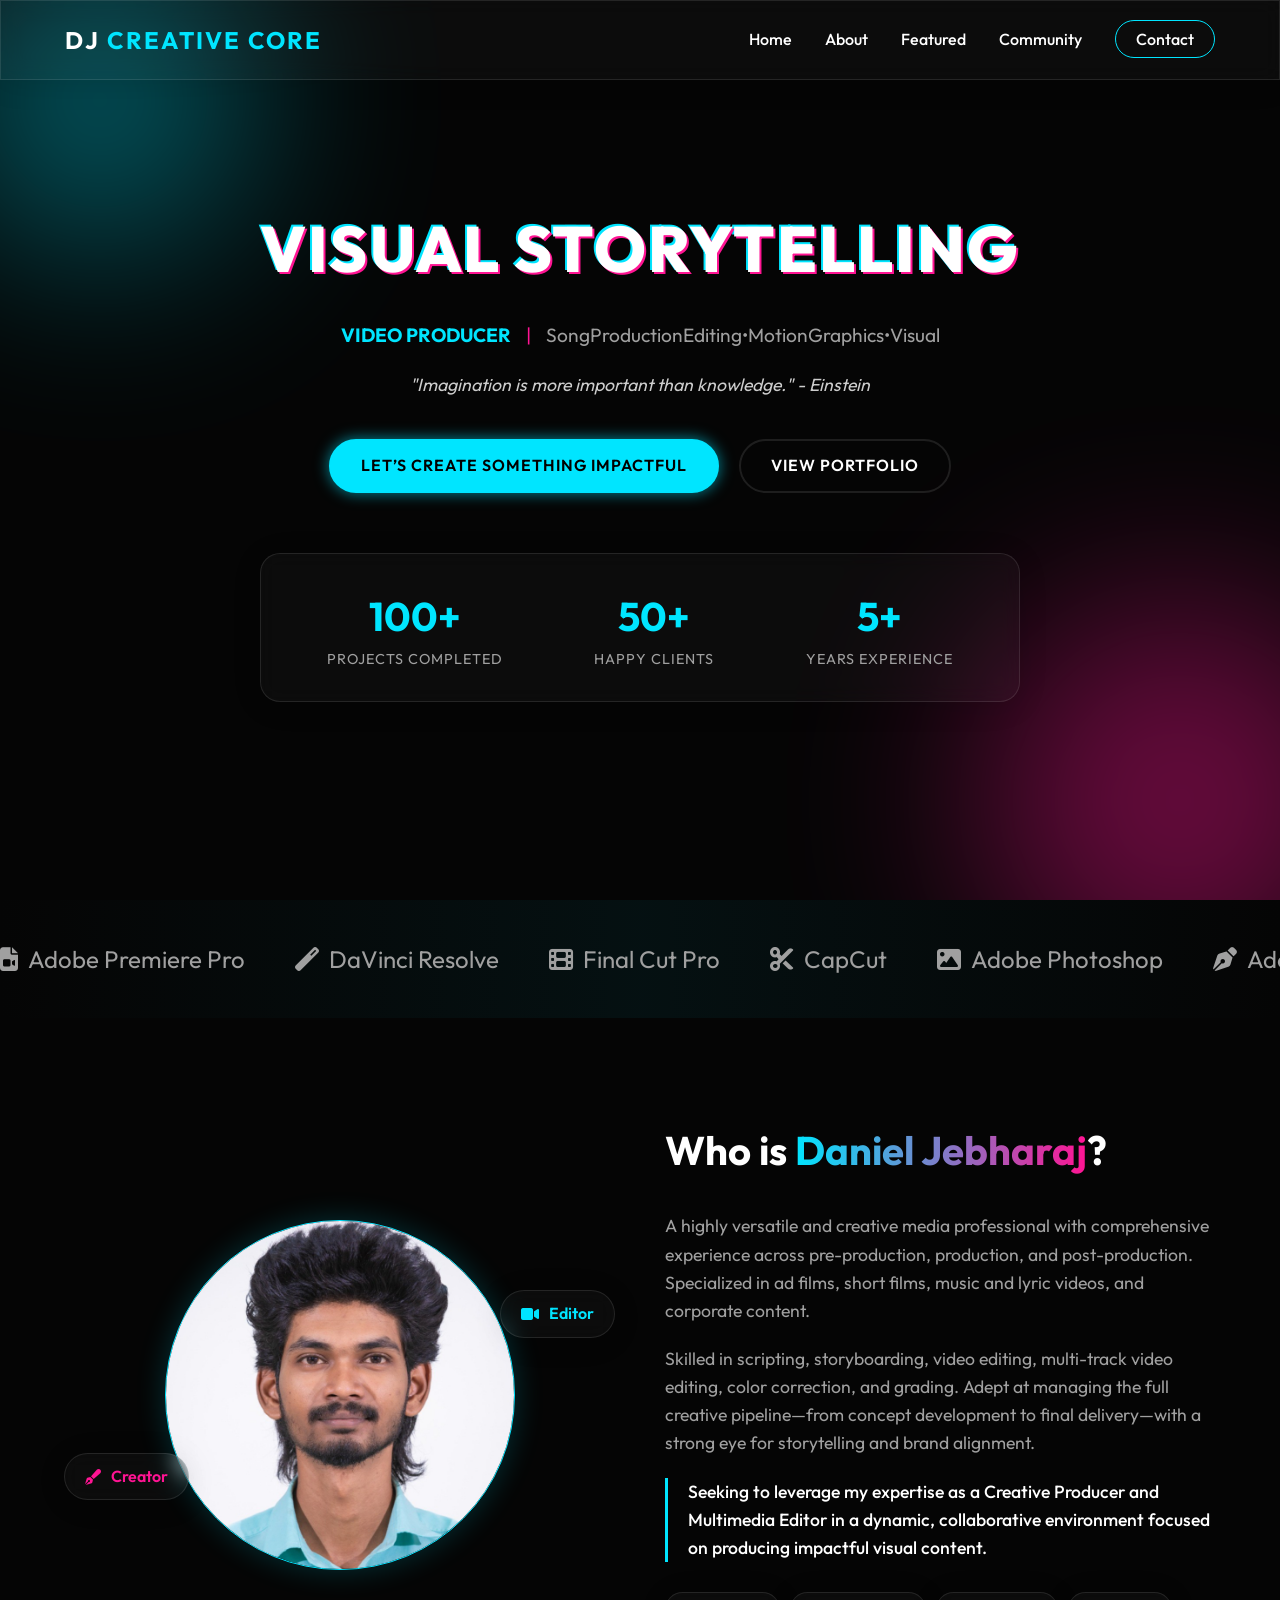
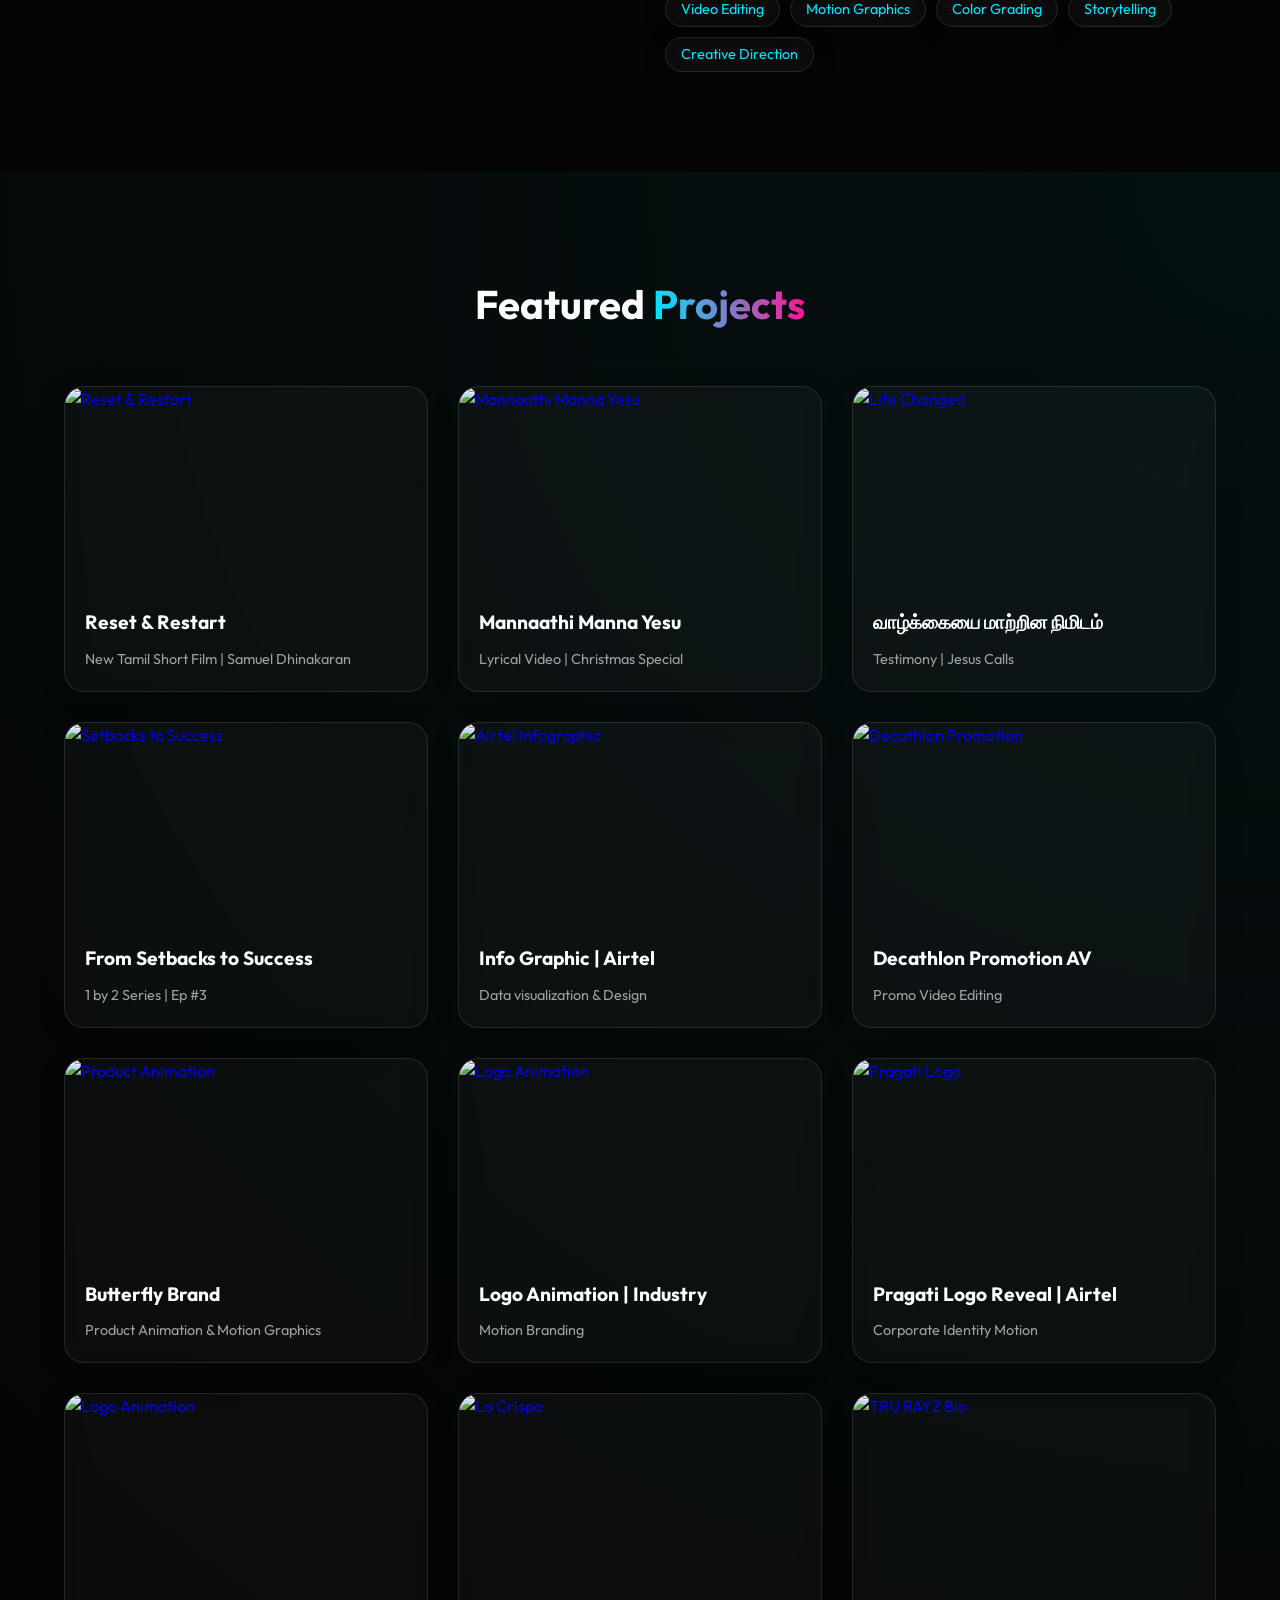
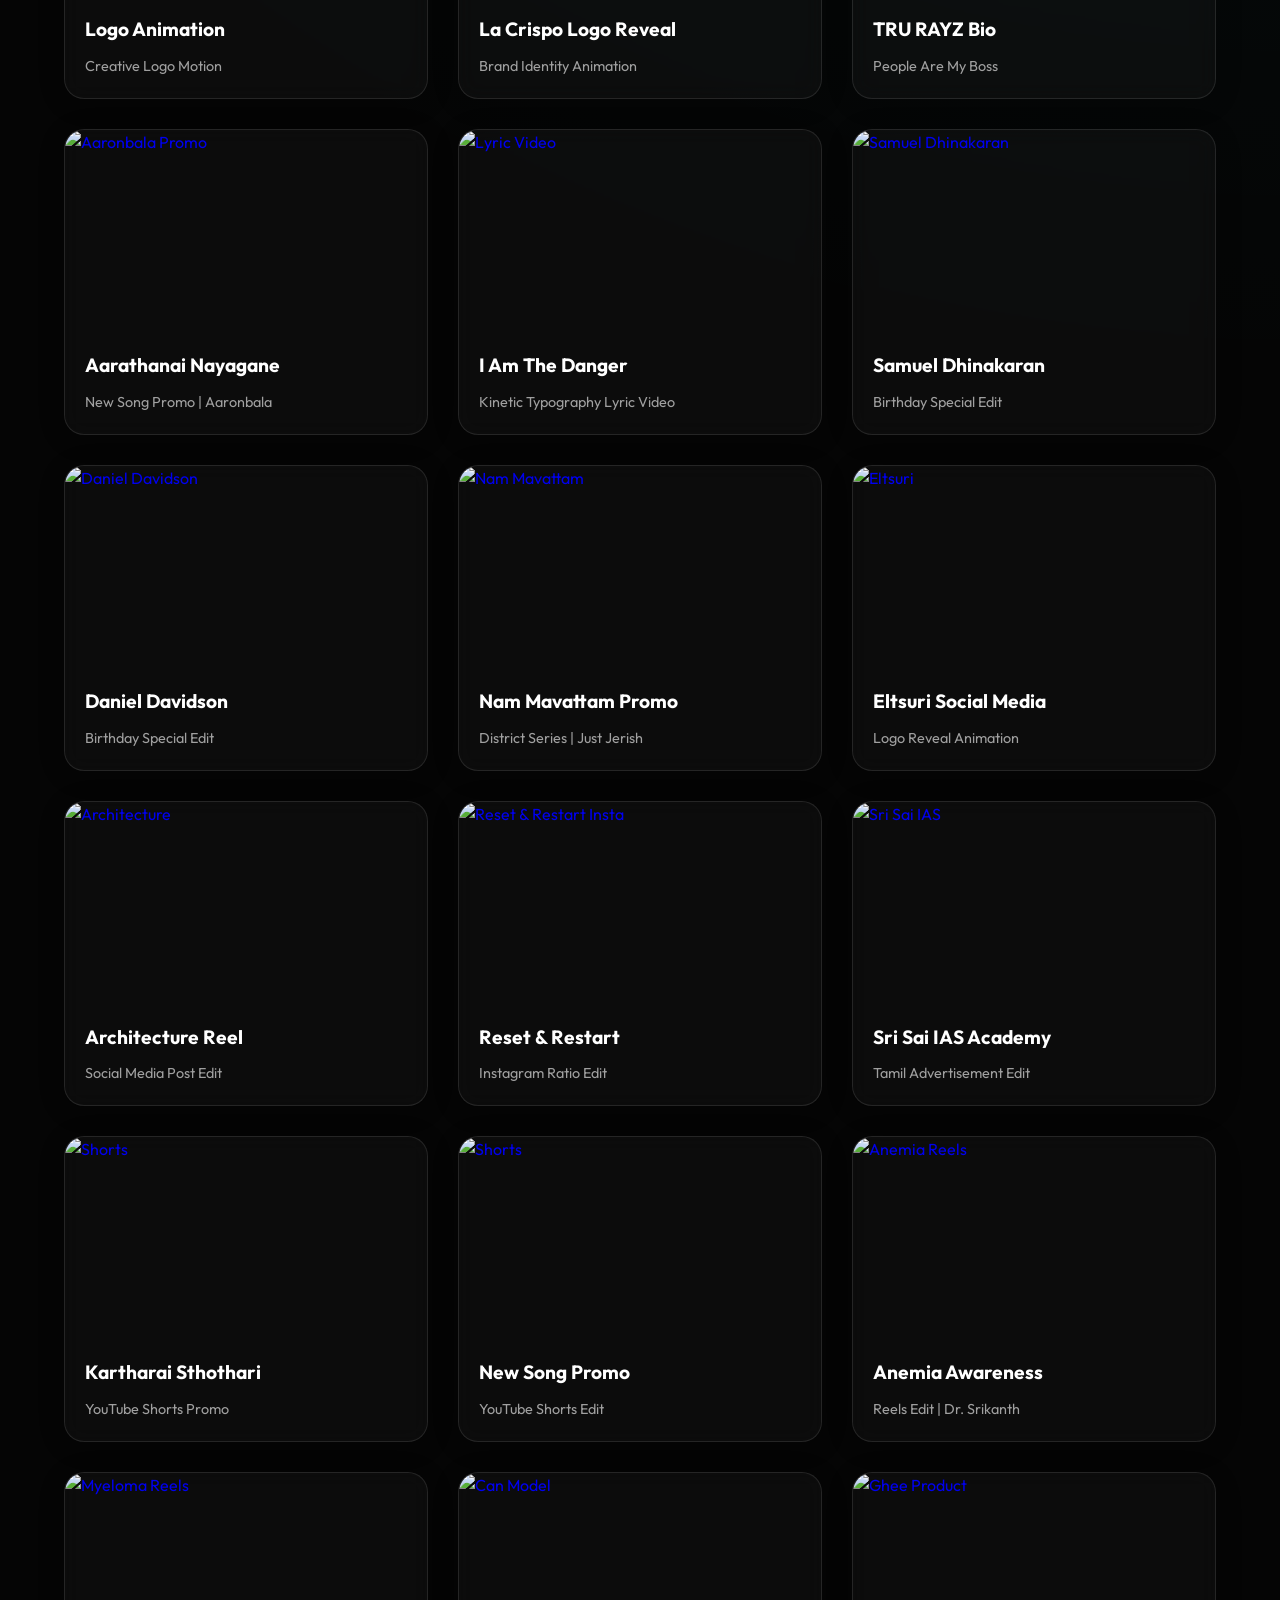
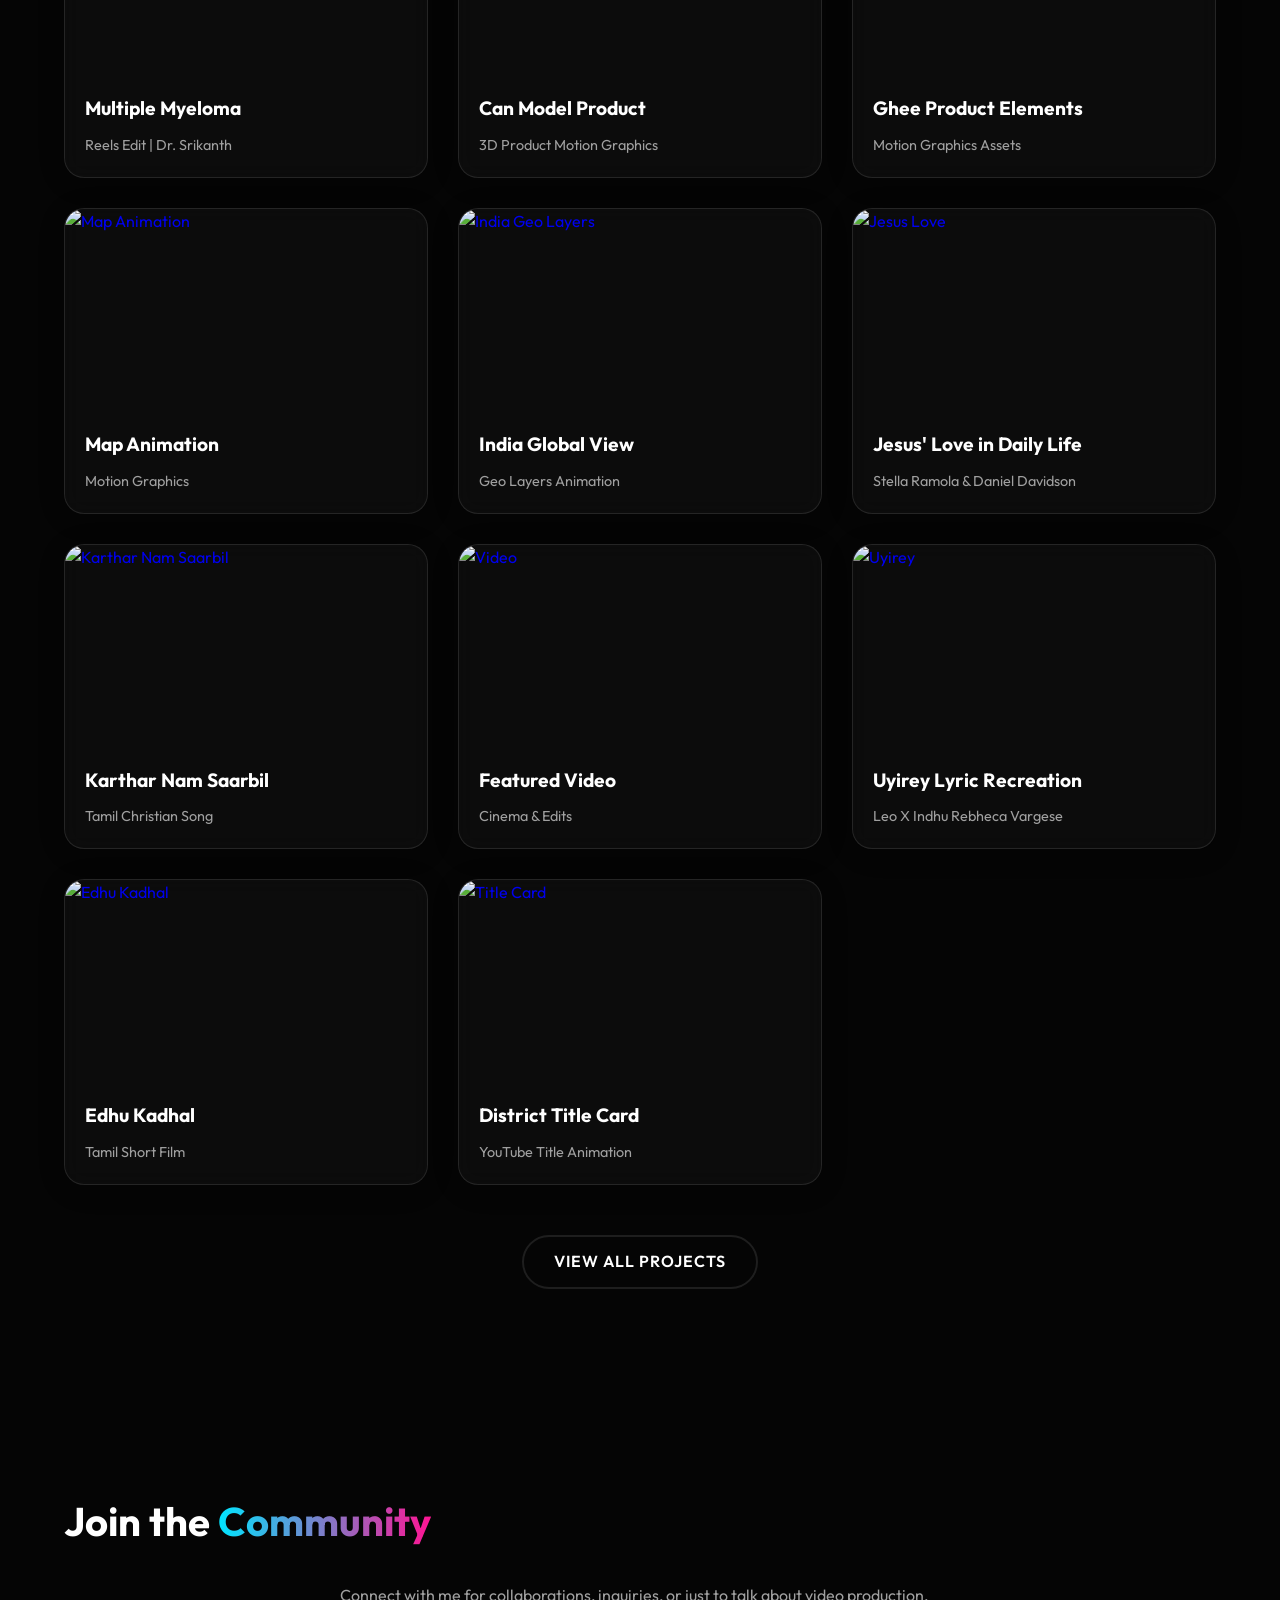
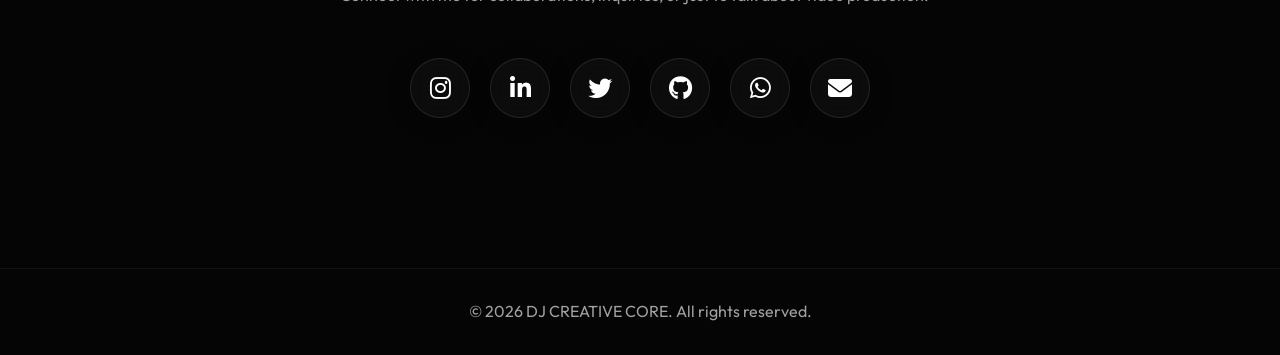
==== commit 3d0b070c: "Add WhatsApp number" ====
--- a/index.html
+++ b/index.html
@@ -636,6 +636,9 @@
         <a href="#" target="_blank" class="social-card glass">
           <i class="fab fa-github"></i>
         </a>
+        <a href="https://wa.me/916383006957" target="_blank" class="social-card glass">
+          <i class="fab fa-whatsapp"></i>
+        </a>
         <a href="mailto:danielmariyathomas@gmail.com" class="social-card glass">
           <i class="fas fa-envelope"></i>
         </a>
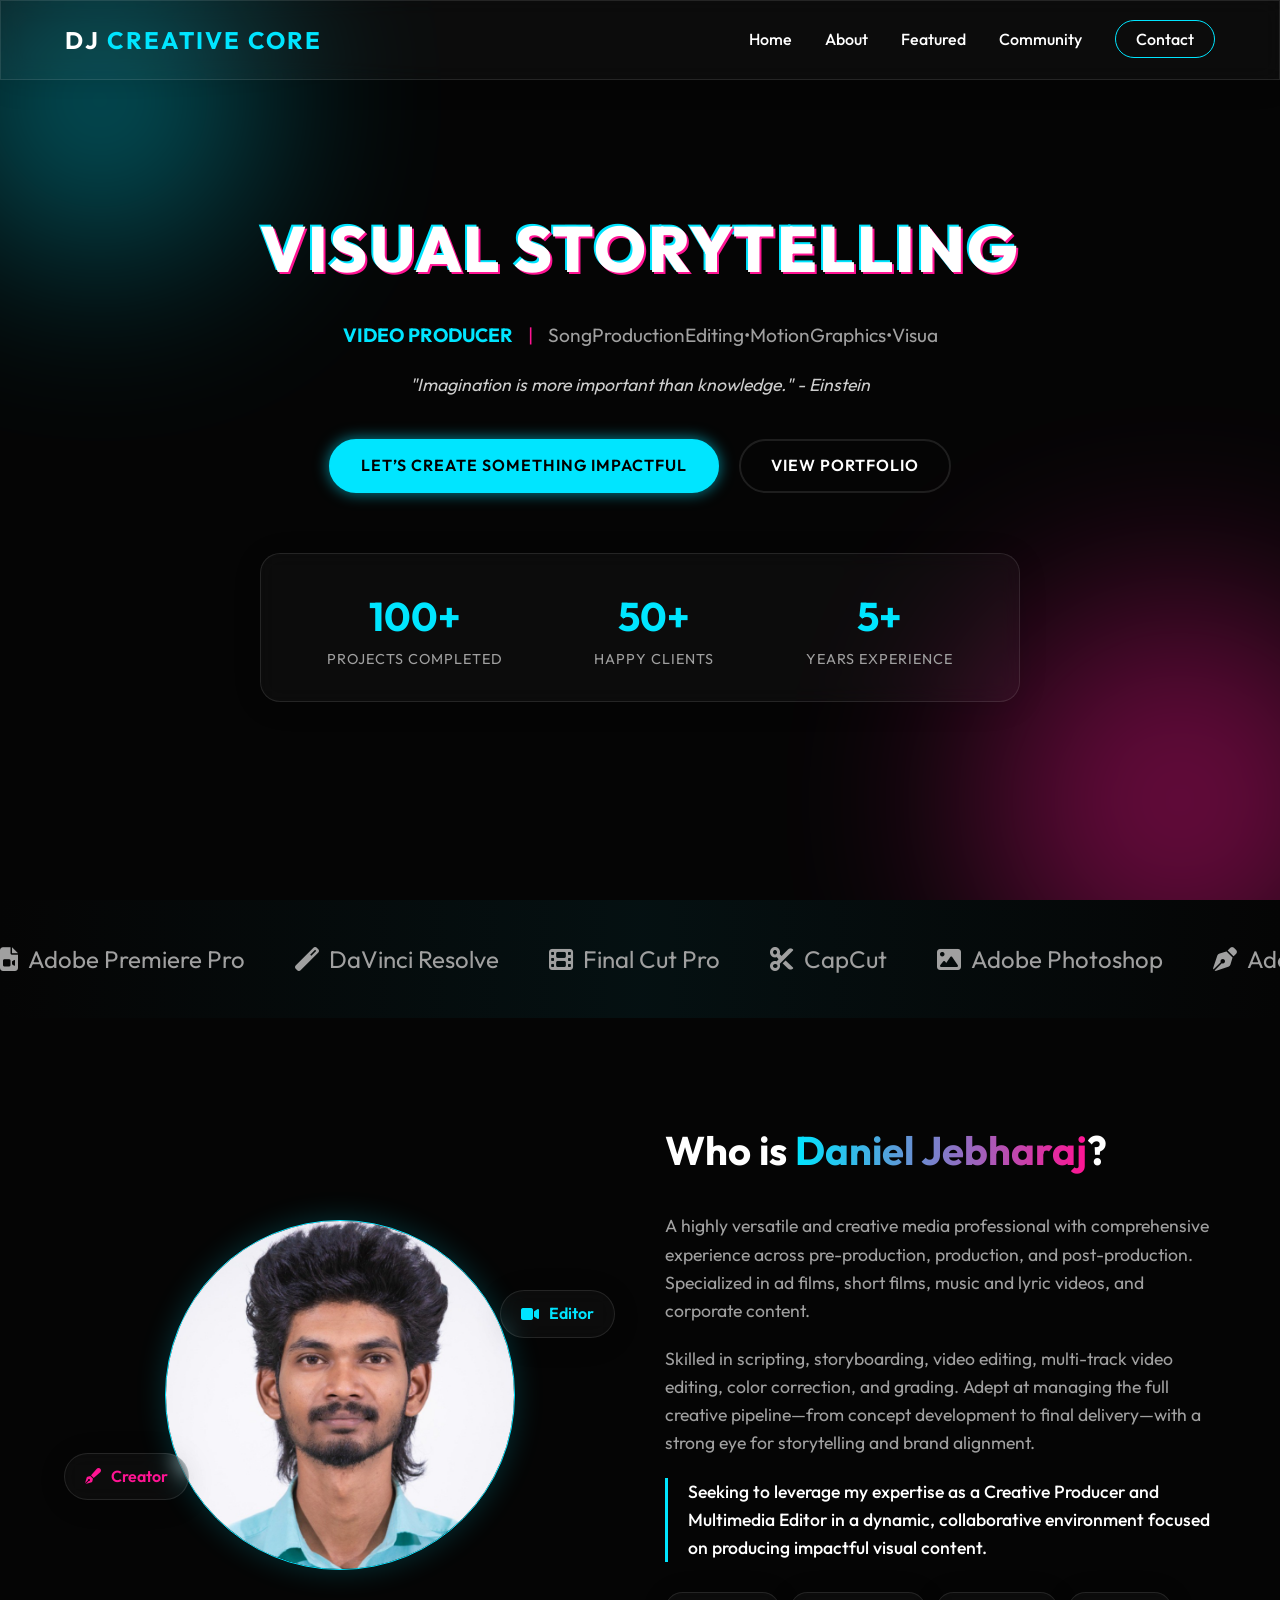
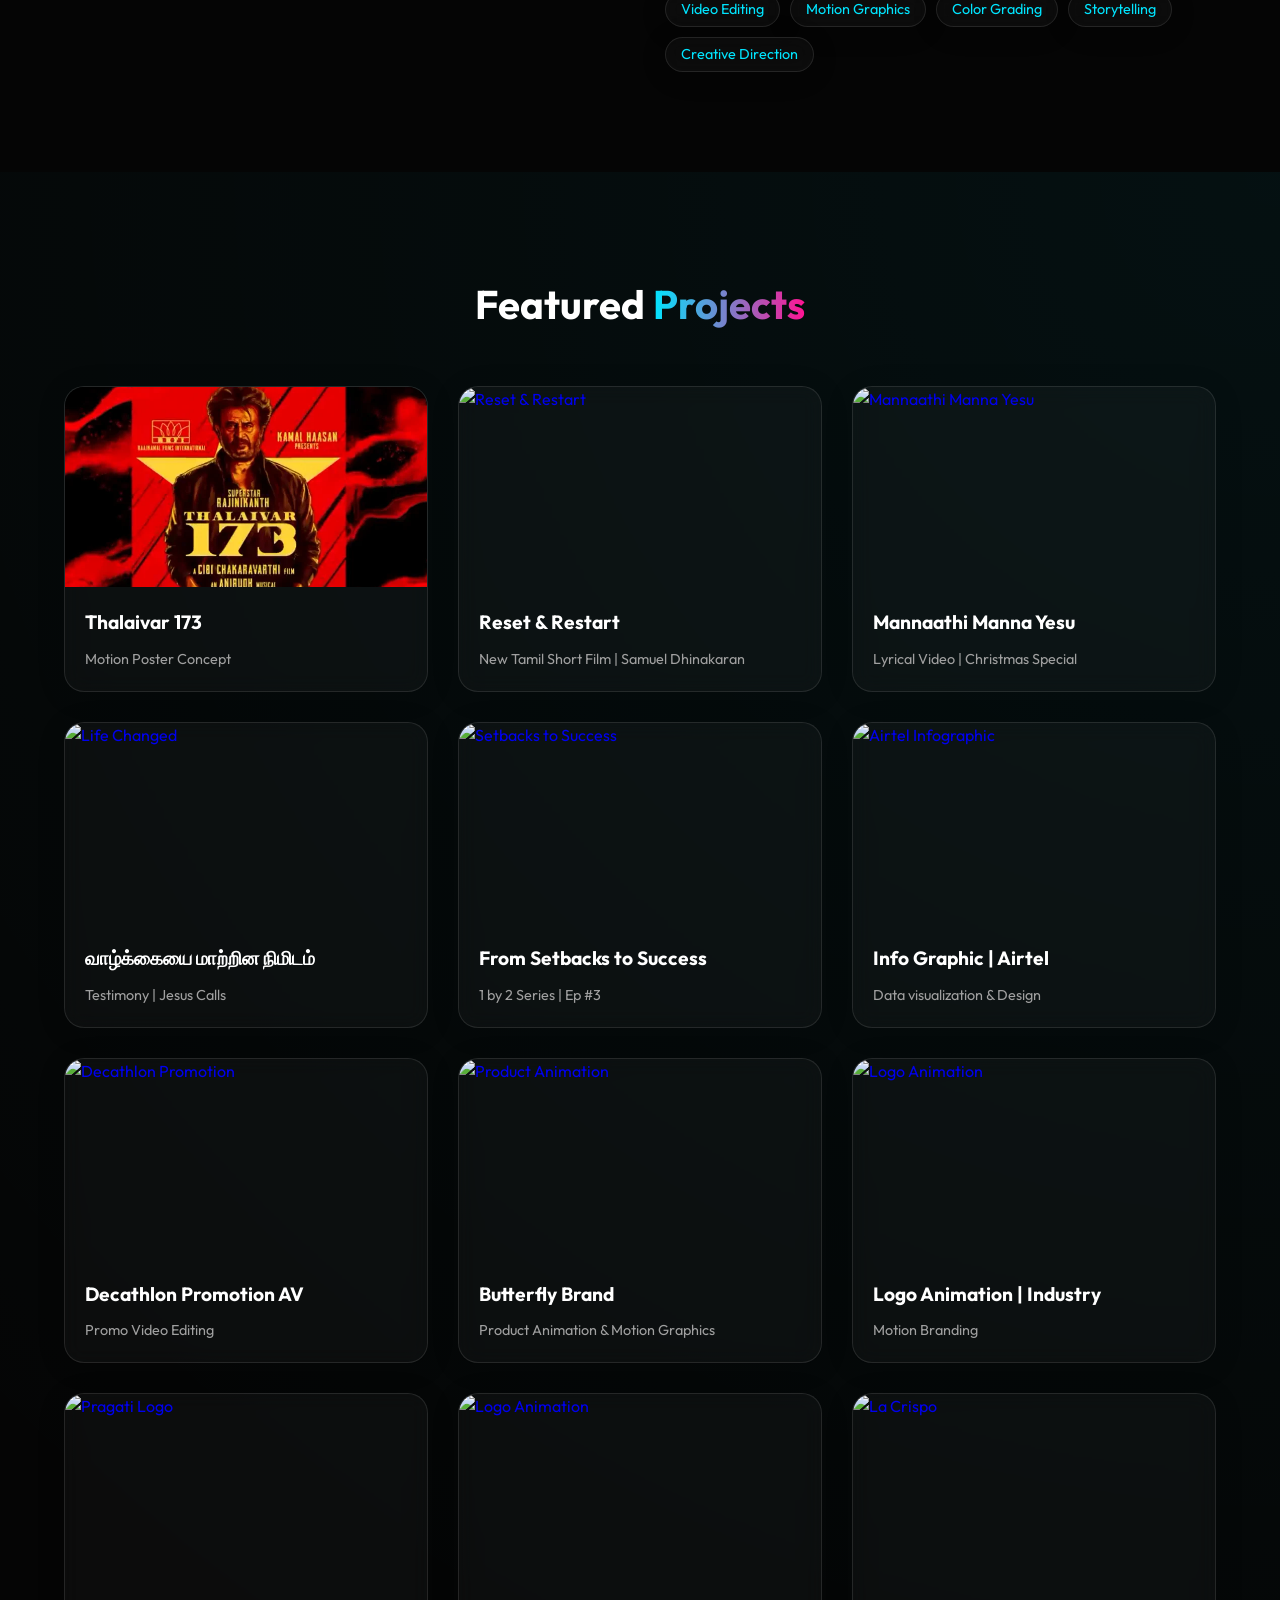
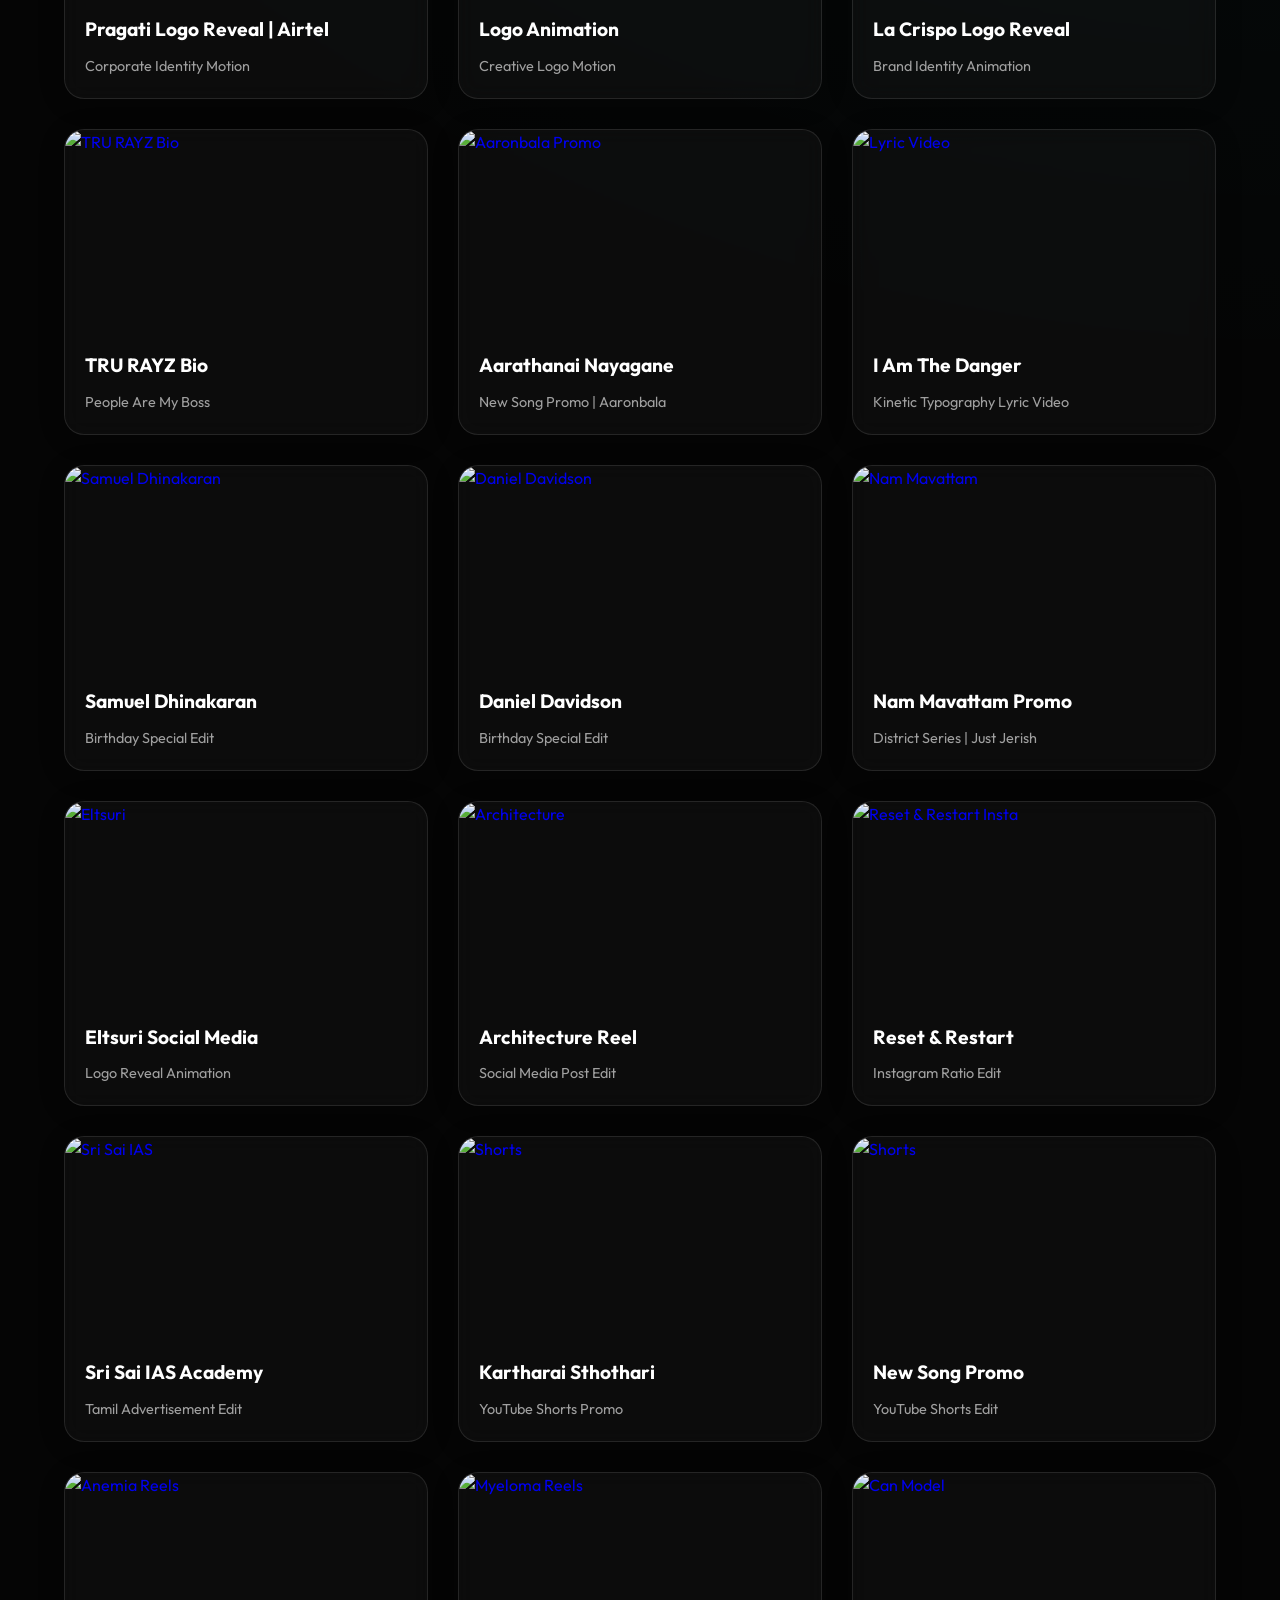
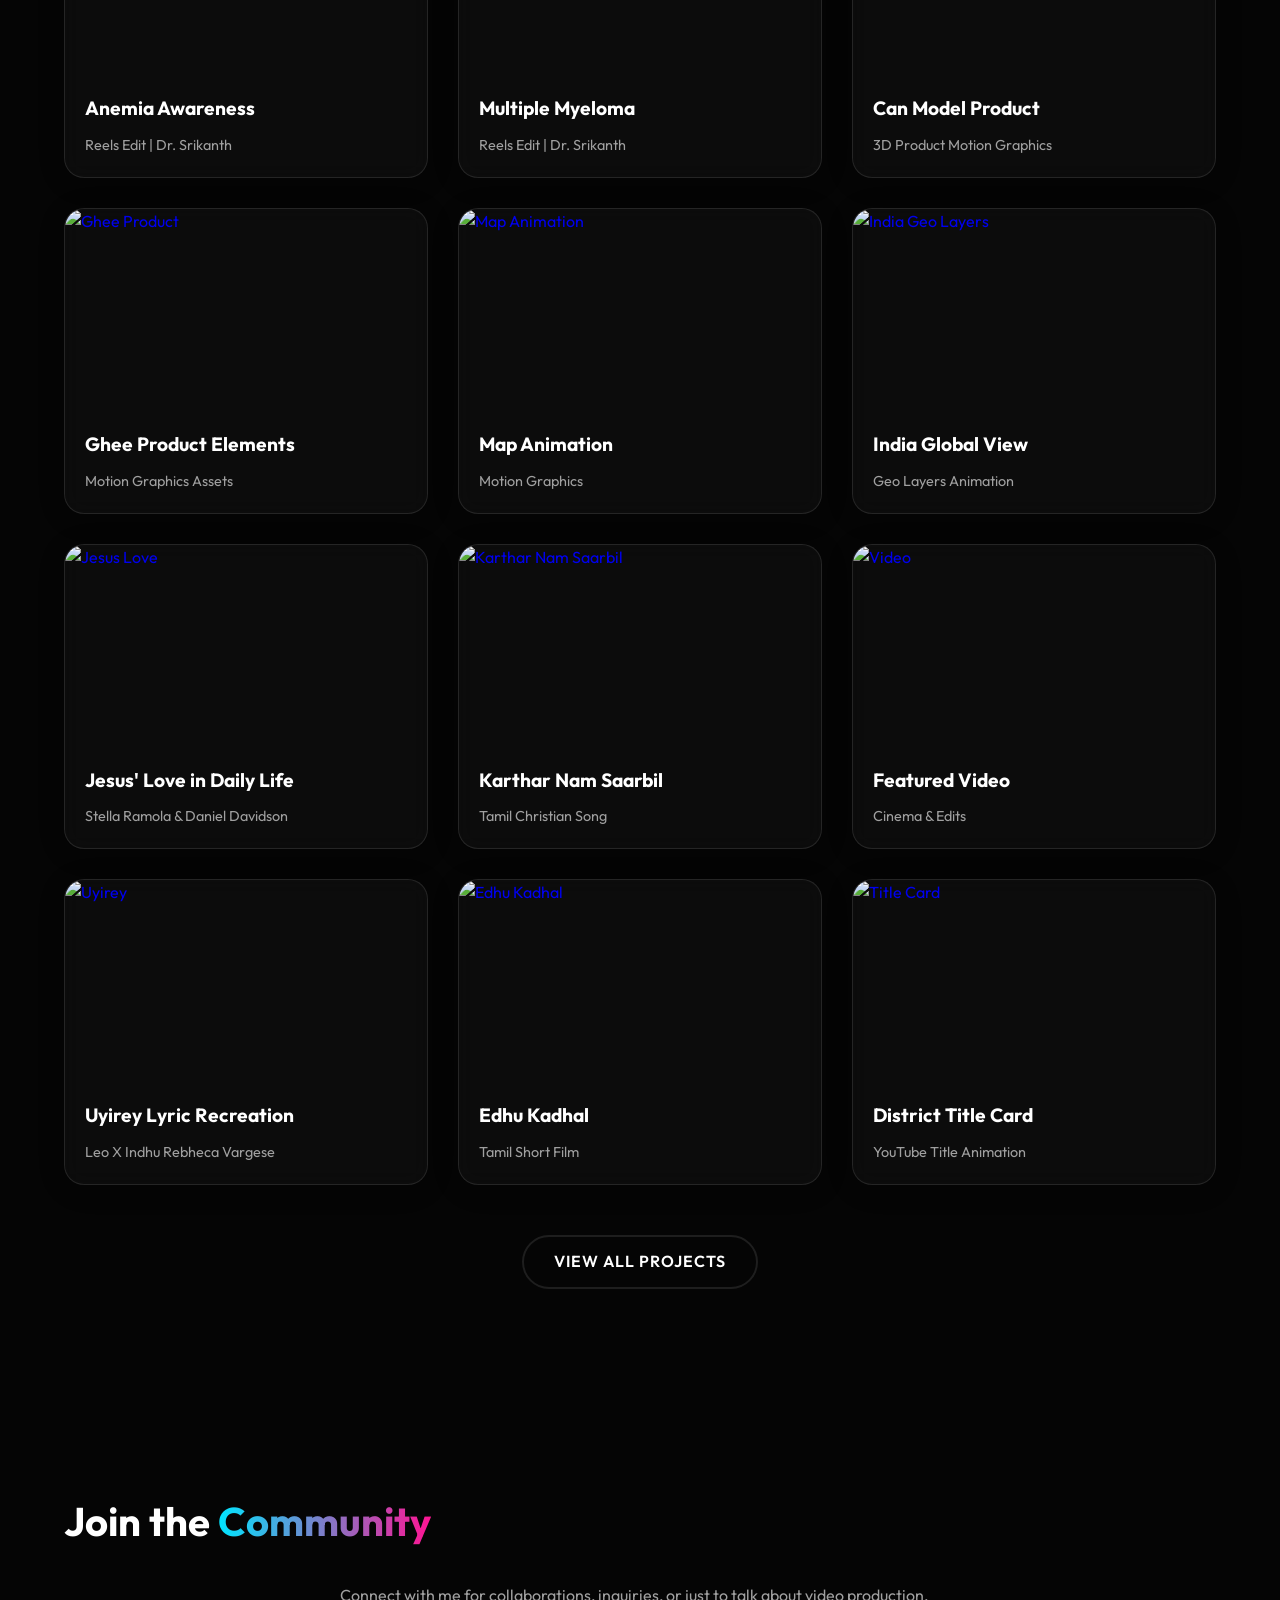
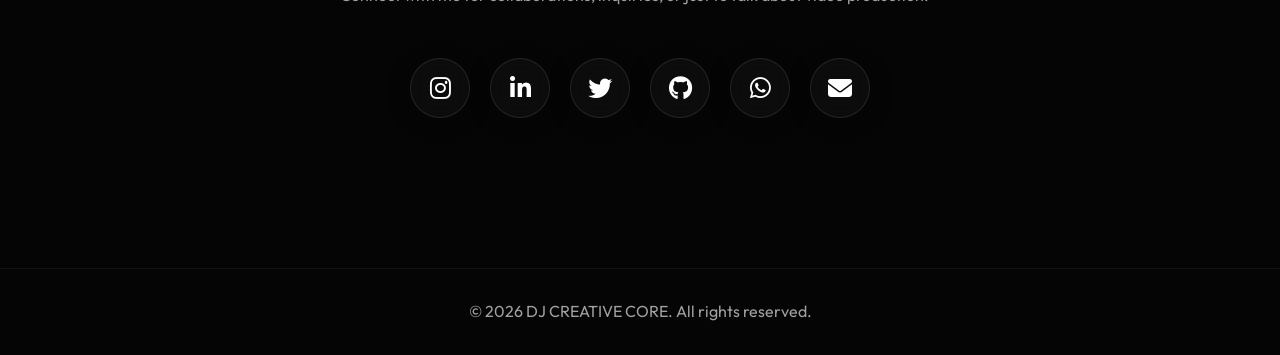
==== commit 4ad5f0ab: "Finalize Thalaivar 173 page" ====
--- a/index.html
+++ b/index.html
@@ -153,6 +153,18 @@
     <div class="container">
       <h2 class="section-title center">Featured <span class="text-gradient">Projects</span></h2>
       <div class="grid-card">
+        <!-- [NEW] Thalaivar 173 Project Page -->
+        <a href="thalaivar-173.html" class="card glass">
+          <div class="card-thumb">
+            <img src="thalaivar-173.png" alt="Thalaivar 173">
+            <div class="play-overlay"><i class="fas fa-eye"></i></div>
+          </div>
+          <div class="card-content">
+            <h3>Thalaivar 173</h3>
+            <p>Motion Poster Concept</p>
+          </div>
+        </a>
+
         <!-- 1. YouTube: Reset & Restart -->
         <a href="https://youtu.be/_Hz98tAjvkM" target="_blank" class="card glass">
           <div class="card-thumb">
--- a/style.css
+++ b/style.css
@@ -1,7 +1,9 @@
 :root {
-  --primary: #00E5FF; /* Cyan */
+  --primary: #00E5FF;
+  /* Cyan */
   --primary-glow: rgba(0, 229, 255, 0.6);
-  --secondary: #FF1493; /* Deep Pink accent from example */
+  --secondary: #FF1493;
+  /* Deep Pink accent from example */
   --bg-dark: #050505;
   --text-light: #ffffff;
   --text-dim: #a0a0a0;
@@ -45,7 +47,9 @@
   color: transparent;
 }
 
-.center { text-align: center; }
+.center {
+  text-align: center;
+}
 
 /* Buttons */
 .btn {
@@ -181,11 +185,26 @@
 }
 
 @keyframes glitch-anim {
-  0% { text-shadow: 2px 2px 0px var(--secondary), -2px -2px 0px var(--primary); }
-  25% { text-shadow: -2px 2px 0px var(--secondary), 2px -2px 0px var(--primary); }
-  50% { text-shadow: 2px -2px 0px var(--secondary), -2px 2px 0px var(--primary); }
-  75% { text-shadow: -2px -2px 0px var(--secondary), 2px 2px 0px var(--primary); transform: skew(1deg); }
-  100% { transform: skew(-1deg); }
+  0% {
+    text-shadow: 2px 2px 0px var(--secondary), -2px -2px 0px var(--primary);
+  }
+
+  25% {
+    text-shadow: -2px 2px 0px var(--secondary), 2px -2px 0px var(--primary);
+  }
+
+  50% {
+    text-shadow: 2px -2px 0px var(--secondary), -2px 2px 0px var(--primary);
+  }
+
+  75% {
+    text-shadow: -2px -2px 0px var(--secondary), 2px 2px 0px var(--primary);
+    transform: skew(1deg);
+  }
+
+  100% {
+    transform: skew(-1deg);
+  }
 }
 
 .subtitle-container {
@@ -274,15 +293,23 @@
 }
 
 @keyframes float {
-  0% { transform: translateY(0px) rotate(0deg); }
-  50% { transform: translateY(-20px) rotate(5deg); }
-  100% { transform: translateY(0px) rotate(0deg); }
+  0% {
+    transform: translateY(0px) rotate(0deg);
+  }
+
+  50% {
+    transform: translateY(-20px) rotate(5deg);
+  }
+
+  100% {
+    transform: translateY(0px) rotate(0deg);
+  }
 }
 
 /* Tech Stack Marquee */
 .tech-stack {
   padding: 40px 0;
-  background: linear-gradient(to right, var(--bg-dark), rgba(0,229,255,0.05), var(--bg-dark));
+  background: linear-gradient(to right, var(--bg-dark), rgba(0, 229, 255, 0.05), var(--bg-dark));
   overflow: hidden;
   position: relative;
 }
@@ -315,8 +342,13 @@
 }
 
 @keyframes scroll {
-  0% { transform: translateX(0); }
-  100% { transform: translateX(-50%); }
+  0% {
+    transform: translateX(0);
+  }
+
+  100% {
+    transform: translateX(-50%);
+  }
 }
 
 /* About Section */
@@ -349,10 +381,11 @@
   color: var(--text-dim);
   position: relative;
   z-index: 1;
-  background: rgba(255,255,255,0.02);
+  background: rgba(255, 255, 255, 0.02);
   border: 1px solid var(--primary);
-  box-shadow: 0 0 30px rgba(0,229,255,0.2);
-  overflow: hidden; /* Ensure image stays in circle */
+  box-shadow: 0 0 30px rgba(0, 229, 255, 0.2);
+  overflow: hidden;
+  /* Ensure image stays in circle */
 }
 
 .profile-pic {
@@ -373,8 +406,18 @@
   animation: float 4s ease-in-out infinite;
 }
 
-.badge-1 { top: 20%; right: 0; color: var(--primary); }
-.badge-2 { bottom: 20%; left: 0; color: var(--secondary); animation-delay: 1s; }
+.badge-1 {
+  top: 20%;
+  right: 0;
+  color: var(--primary);
+}
+
+.badge-2 {
+  bottom: 20%;
+  left: 0;
+  color: var(--secondary);
+  animation-delay: 1s;
+}
 
 .section-title {
   font-size: 2.5rem;
@@ -411,7 +454,7 @@
 /* Featured Section */
 .featured-section {
   padding: 100px 5%;
-  background: radial-gradient(circle at top right, rgba(0,229,255,0.05), transparent 40%);
+  background: radial-gradient(circle at top right, rgba(0, 229, 255, 0.05), transparent 40%);
 }
 
 .grid-card {
@@ -431,7 +474,7 @@
 
 .card:hover {
   transform: translateY(-10px);
-  box-shadow: 0 10px 40px rgba(0,229,255,0.1);
+  box-shadow: 0 10px 40px rgba(0, 229, 255, 0.1);
   border-color: var(--primary);
 }
 
@@ -456,7 +499,7 @@
 .play-overlay {
   position: absolute;
   inset: 0;
-  background: rgba(0,0,0,0.5);
+  background: rgba(0, 0, 0, 0.5);
   display: flex;
   justify-content: center;
   align-items: center;
@@ -538,29 +581,192 @@
   padding: 30px;
   text-align: center;
   color: var(--text-dim);
-  border-top: 1px solid rgba(255,255,255,0.05);
+  border-top: 1px solid rgba(255, 255, 255, 0.05);
   margin-top: 50px;
 }
 
 /* Responsive */
 @media (max-width: 768px) {
-  .glitch { font-size: 2.5rem; }
-  .grid-2 { grid-template-columns: 1fr; }
-  .stats-row { flex-direction: column; align-items: center; gap: 30px; }
-  .menu-toggle { display: block; }
+  .glitch {
+    font-size: 2.5rem;
+  }
+
+  .grid-2 {
+    grid-template-columns: 1fr;
+  }
+
+  .stats-row {
+    flex-direction: column;
+    align-items: center;
+    gap: 30px;
+  }
+
+  .menu-toggle {
+    display: block;
+  }
+
   .nav-links {
     position: absolute;
     top: 70px;
     right: 0;
     width: 200px;
-    background: rgba(5,5,5,0.95);
+    background: rgba(5, 5, 5, 0.95);
     flex-direction: column;
     padding: 20px;
     border-radius: 0 0 0 20px;
     transform: translateX(100%);
     transition: var(--transition);
   }
-  .nav-links.active { transform: translateX(0); }
-  .nav-links a { margin: 10px 0; }
-  .cta-group { flex-direction: column; }
-}
+
+  .nav-links.active {
+    transform: translateX(0);
+  }
+
+  .nav-links a {
+    margin: 10px 0;
+  }
+}
+
+/* --- Work Template Page Styles --- */
+
+.project-hero {
+  padding-top: 120px;
+  /* Space for fixed navbar */
+  padding-bottom: 50px;
+}
+
+.video-wrapper {
+  position: relative;
+  padding-bottom: 56.25%;
+  /* 16:9 Aspect Ratio */
+  height: 0;
+  overflow: hidden;
+  border-radius: 20px;
+  box-shadow: 0 0 50px rgba(0, 229, 255, 0.15);
+}
+
+.video-wrapper iframe, .video-wrapper .hero-image {
+  position: absolute;
+  top: 0;
+  left: 0;
+  width: 100%;
+  height: 100%;
+  object-fit: contain; /* Ensure poster is fully visible */
+}
+
+.project-info {
+  padding: 50px 0;
+}
+
+.info-header {
+  text-align: center;
+  margin-bottom: 60px;
+}
+
+.project-title {
+  font-size: 3rem;
+  margin-bottom: 10px;
+  text-shadow: 0 0 20px rgba(0, 229, 255, 0.3);
+}
+
+.project-subtitle {
+  color: var(--text-dim);
+  font-size: 1.2rem;
+  margin-bottom: 20px;
+}
+
+.info-grid {
+  display: grid;
+  grid-template-columns: 1fr 1fr;
+  gap: 30px;
+  margin-bottom: 50px;
+}
+
+.info-block {
+  padding: 30px;
+  border-radius: 20px;
+}
+
+.info-block h3 {
+  font-size: 1.5rem;
+  margin-bottom: 15px;
+  color: var(--text-light);
+}
+
+.details-bar {
+  display: grid;
+  grid-template-columns: repeat(auto-fit, minmax(200px, 1fr));
+  gap: 20px;
+  padding: 30px;
+  border-radius: 20px;
+  align-items: center;
+}
+
+.detail-item {
+  display: flex;
+  align-items: center;
+  gap: 15px;
+}
+
+.detail-item i {
+  font-size: 2rem;
+  color: var(--primary);
+}
+
+.detail-item h4 {
+  font-size: 0.9rem;
+  color: var(--text-dim);
+  text-transform: uppercase;
+  letter-spacing: 1px;
+}
+
+.detail-item p {
+  font-size: 1.1rem;
+  color: var(--text-light);
+  font-weight: 600;
+}
+
+.gallery-section {
+  padding: 50px 0 100px 0;
+}
+
+.gallery-grid {
+  display: grid;
+  grid-template-columns: repeat(auto-fit, minmax(300px, 1fr));
+  gap: 30px;
+  margin-top: 40px;
+}
+
+.gallery-item {
+  height: 250px;
+  border-radius: 20px;
+  overflow: hidden;
+  position: relative;
+  transition: var(--transition);
+}
+
+.gallery-item:hover {
+  transform: scale(1.02);
+  box-shadow: 0 10px 30px rgba(0, 0, 0, 0.5);
+}
+
+.gallery-item img {
+  width: 100%;
+  height: 100%;
+  object-fit: cover;
+}
+
+.cta-section {
+  padding-bottom: 100px;
+}
+
+/* Response adjustments */
+@media (max-width: 768px) {
+  .info-grid {
+    grid-template-columns: 1fr;
+  }
+
+  .project-title {
+    font-size: 2rem;
+  }
+}
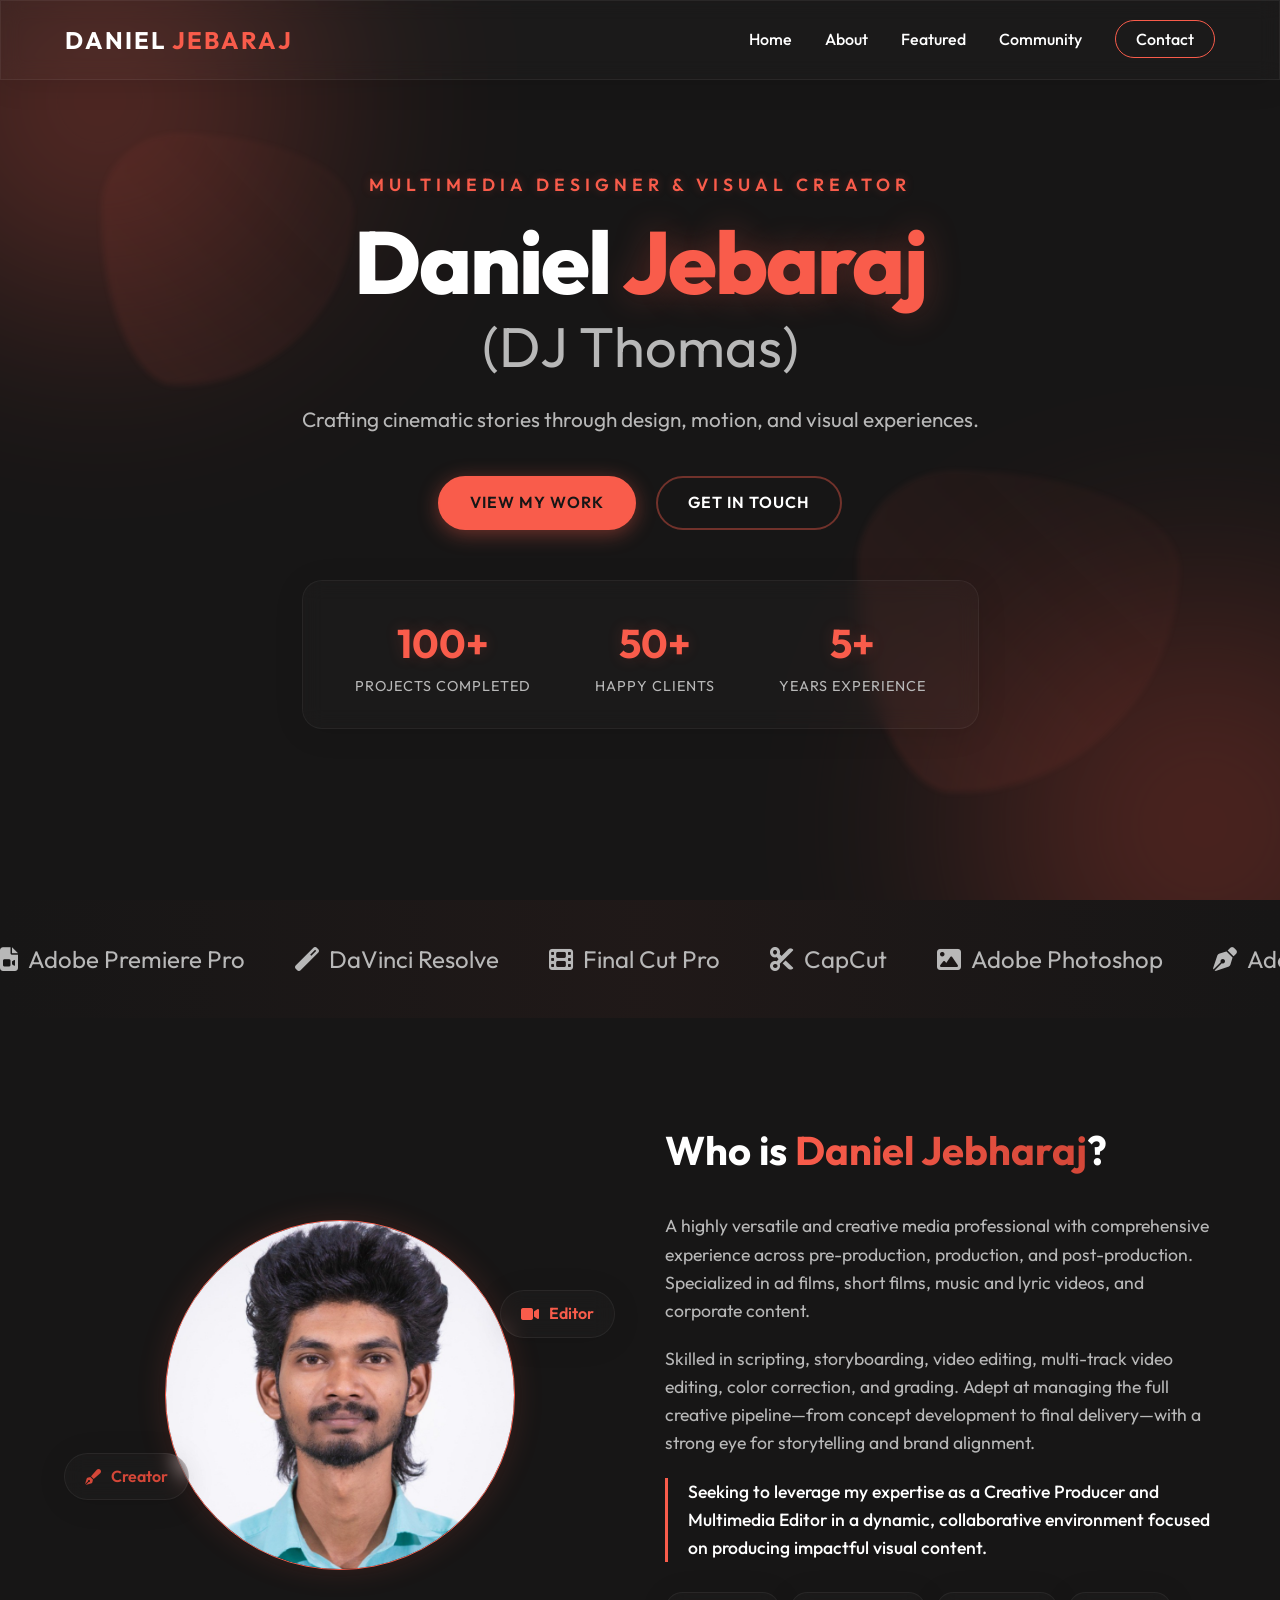
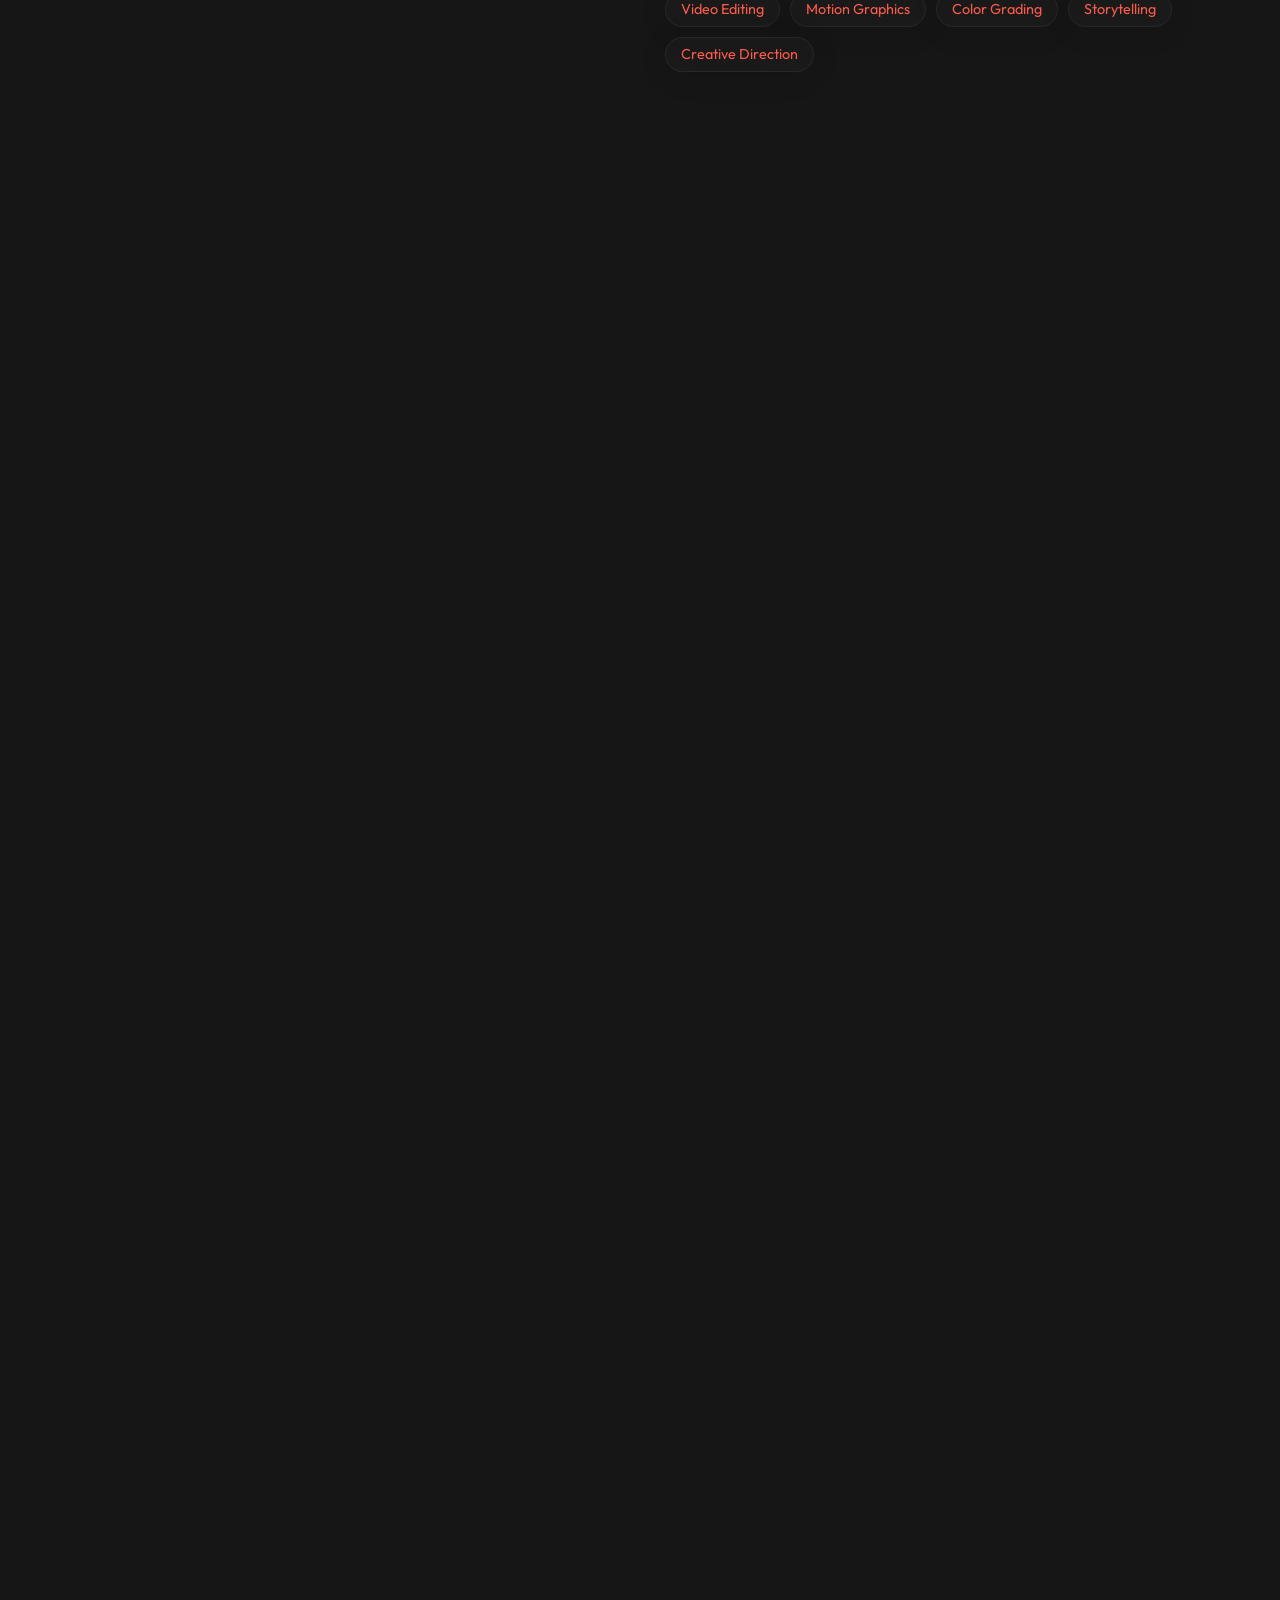
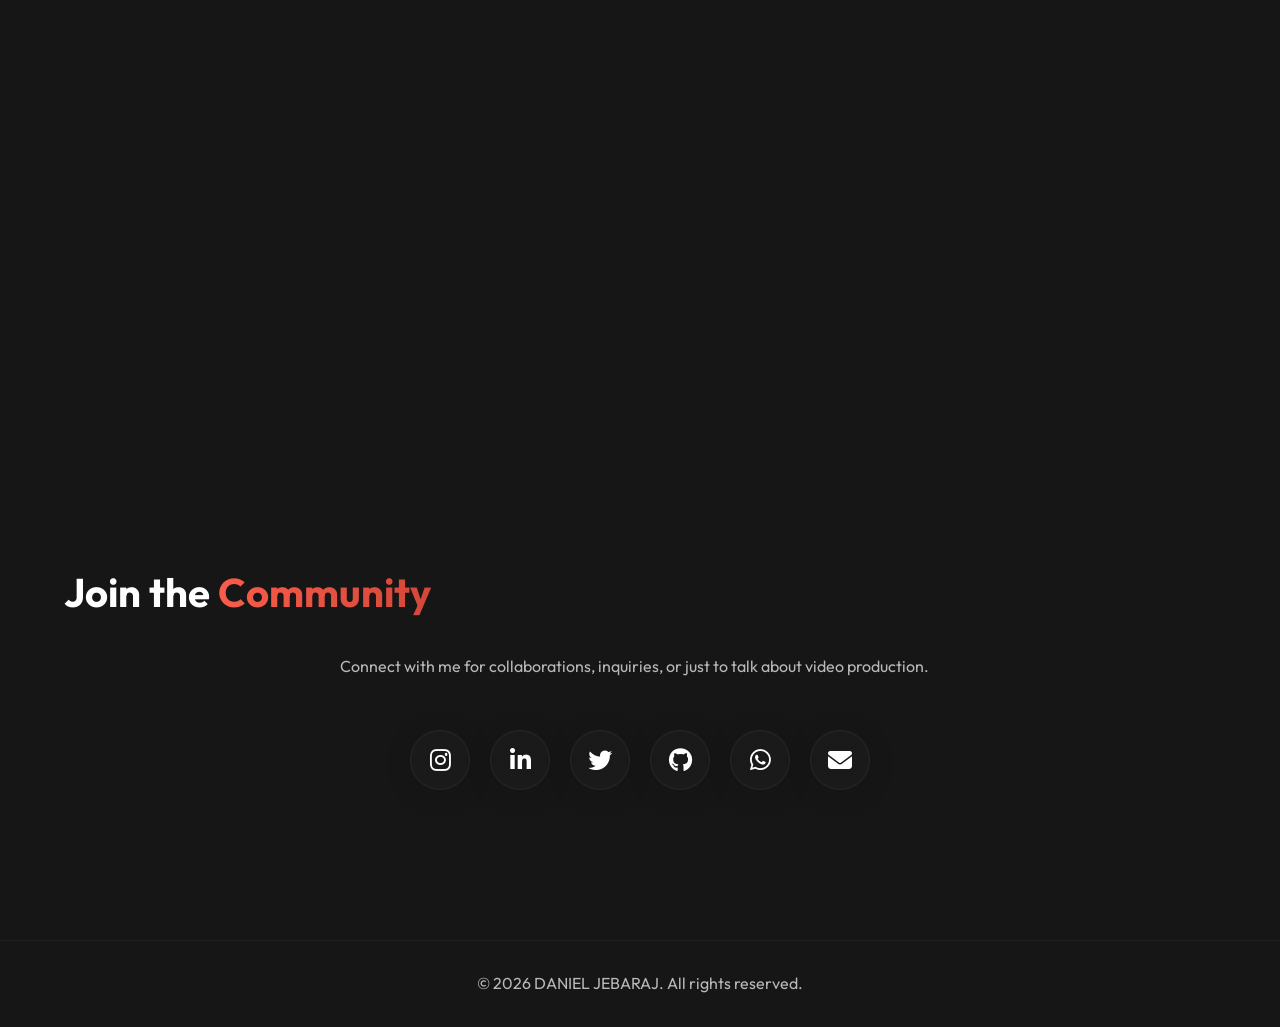
==== commit bb47d56e: "Redesign theme to Army Black and Algerian Coral, update Hero section copy, and integrate 6 new Behan" ====
--- a/index.html
+++ b/index.html
@@ -4,7 +4,7 @@
 <head>
   <meta charset="UTF-8" />
   <meta name="viewport" content="width=device-width, initial-scale=1.0" />
-  <title>DJ Creative Core | Daniel Jebharaj</title>
+  <title>Daniel Jebaraj (DJ Thomas) | Multimedia Designer & Visual Creator</title>
   <!-- Google Fonts: Outfit -->
   <link rel="preconnect" href="https://fonts.googleapis.com">
   <link rel="preconnect" href="https://fonts.gstatic.com" crossorigin>
@@ -21,7 +21,7 @@
   <nav class="navbar glass">
     <div class="logo">
       <div class="logo-img"></div>
-      <span>DJ <span class="accent">CREATIVE CORE</span></span>
+      <span>DANIEL <span class="accent">JEBARAJ</span></span>
     </div>
     <div class="nav-links">
       <a href="#home">Home</a>
@@ -38,20 +38,19 @@
   <!-- Hero Section -->
   <section id="home" class="hero">
     <div class="hero-content">
-      <h1 class="glitch" data-text="VISUAL STORYTELLING">VISUAL STORYTELLING</h1>
-      <div class="subtitle-container">
-        <span class="role">VIDEO PRODUCER</span>
-        <span class="separator">|</span>
-        <p class="typewriter">Song Production Editing &bull; Motion Graphics &bull; Visual Effects</p>
+      <p class="hero-pretitle fade-up">Multimedia Designer & Visual Creator</p>
+      <h1 class="hero-title fade-up">
+        Daniel <span class="accent-coral">Jebaraj</span>
+        <span class="bracket-name">(DJ Thomas)</span>
+      </h1>
+      <p class="hero-tagline fade-up">Crafting cinematic stories through design, motion, and visual experiences.</p>
+
+      <div class="cta-group fade-up">
+        <a href="#portfolio" class="btn btn-primary">View My Work</a>
+        <a href="#contact" class="btn btn-outline">Get In Touch</a>
       </div>
-      <p class="tagline">"Imagination is more important than knowledge." - Einstein</p>
-
-      <div class="cta-group">
-        <a href="#contact" class="btn btn-primary">Let’s Create Something Impactful</a>
-        <a href="#portfolio" class="btn btn-outline">View Portfolio</a>
-      </div>
-
-      <div class="stats-row glass">
+
+      <div class="stats-row glass fade-up">
         <div class="stat-item">
           <h3 class="counter" data-target="100">0</h3>
           <p>Projects Completed</p>
@@ -68,6 +67,8 @@
     </div>
 
     <!-- Abstract Background Elements -->
+    <div class="abstract-shape shape-1"></div>
+    <div class="abstract-shape shape-2"></div>
     <div class="glow-orb orb-1"></div>
     <div class="glow-orb orb-2"></div>
   </section>
@@ -621,6 +622,78 @@
             <p>YouTube Title Animation</p>
           </div>
         </a>
+
+        <!-- 36. Behance: TCSC Product Video -->
+        <a href="https://www.behance.net/gallery/250370231/TCSC-PRODUCT-VIDEO-AI-GENERATION?platform=direct" target="_blank" class="card glass">
+          <div class="card-thumb">
+            <img src="https://images.unsplash.com/photo-1634017839464-5c339ebe3cb4?q=80&w=2000&auto=format&fit=crop" alt="TCSC Product Video">
+            <div class="play-overlay"><i class="fab fa-behance"></i></div>
+          </div>
+          <div class="card-content">
+            <h3>TCSC Product Video</h3>
+            <p>AI Generation & Video Editing</p>
+          </div>
+        </a>
+
+        <!-- 37. Behance: Printrove Reel Edit -->
+        <a href="https://www.behance.net/gallery/250230305/Printrove-Reel-Edit" target="_blank" class="card glass">
+          <div class="card-thumb">
+            <img src="https://images.unsplash.com/photo-1513346038379-7ff469b202cd?q=80&w=2000&auto=format&fit=crop" alt="Printrove Reel Edit">
+            <div class="play-overlay"><i class="fab fa-behance"></i></div>
+          </div>
+          <div class="card-content">
+            <h3>Printrove Reel Edit</h3>
+            <p>Creative Reel Editing & Sound</p>
+          </div>
+        </a>
+
+        <!-- 38. Behance: Workfast AI Reels Edit -->
+        <a href="https://www.behance.net/gallery/250370517/WORKFAST-AI-REELS-EDIT?platform=direct" target="_blank" class="card glass">
+          <div class="card-thumb">
+            <img src="https://images.unsplash.com/photo-1620712943543-bcc4688e7485?q=80&w=2000&auto=format&fit=crop" alt="Workfast AI Reels Edit">
+            <div class="play-overlay"><i class="fab fa-behance"></i></div>
+          </div>
+          <div class="card-content">
+            <h3>Workfast AI Reels Edit</h3>
+            <p>AI Reels Production & Editing</p>
+          </div>
+        </a>
+
+        <!-- 39. Behance: NADi Founder Video -->
+        <a href="https://www.behance.net/gallery/250369607/NADi-Founder-Video-Video-edit" target="_blank" class="card glass">
+          <div class="card-thumb">
+            <img src="https://images.unsplash.com/photo-1478737270239-2f02b77fc618?q=80&w=2000&auto=format&fit=crop" alt="NADi Founder Video">
+            <div class="play-overlay"><i class="fab fa-behance"></i></div>
+          </div>
+          <div class="card-content">
+            <h3>NADi Founder Video</h3>
+            <p>Founder Profile & Video Edit</p>
+          </div>
+        </a>
+
+        <!-- 40. Behance: Padudha Workflow Video -->
+        <a href="https://www.behance.net/gallery/250369871/Padudha-WorkFlow-Video-edit?platform=direct" target="_blank" class="card glass">
+          <div class="card-thumb">
+            <img src="https://images.unsplash.com/photo-1531403009284-440f080d1e12?q=80&w=2000&auto=format&fit=crop" alt="Padudha Workflow">
+            <div class="play-overlay"><i class="fab fa-behance"></i></div>
+          </div>
+          <div class="card-content">
+            <h3>Padudha Workflow</h3>
+            <p>Workflow Explainer & Editing</p>
+          </div>
+        </a>
+
+        <!-- 41. Behance: Surge Startup Reels Edit -->
+        <a href="https://www.behance.net/gallery/250206763/Surge-StartUp-Reels-Edit?platform=direct" target="_blank" class="card glass">
+          <div class="card-thumb">
+            <img src="https://images.unsplash.com/photo-1522071820081-009f0129c71c?q=80&w=2000&auto=format&fit=crop" alt="Surge Startup Reels">
+            <div class="play-overlay"><i class="fab fa-behance"></i></div>
+          </div>
+          <div class="card-content">
+            <h3>Surge Startup Reels</h3>
+            <p>High-energy Reel Edit</p>
+          </div>
+        </a>
       </div>
       <div class="view-all-container">
         <a href="https://www.behance.net/dj_king_desiger" target="_blank" class="btn btn-outline">View All Projects</a>
@@ -660,7 +733,7 @@
 
   <!-- Footer -->
   <footer class="footer">
-    <p>&copy; <span id="year"></span> DJ CREATIVE CORE. All rights reserved.</p>
+    <p>&copy; <span id="year"></span> DANIEL JEBARAJ. All rights reserved.</p>
   </footer>
 
   <script src="main.js"></script>
--- a/style.css
+++ b/style.css
@@ -1,16 +1,14 @@
 :root {
-  --primary: #00E5FF;
-  /* Cyan */
-  --primary-glow: rgba(0, 229, 255, 0.6);
-  --secondary: #FF1493;
-  /* Deep Pink accent from example */
-  --bg-dark: #050505;
-  --text-light: #ffffff;
-  --text-dim: #a0a0a0;
-  --glass-bg: rgba(255, 255, 255, 0.03);
-  --glass-border: rgba(255, 255, 255, 0.1);
+  --primary: #F95C4B; /* Algerian Coral */
+  --primary-glow: rgba(249, 92, 75, 0.4);
+  --secondary: #D44738; /* Harmonious darker coral */
+  --bg-dark: #171616; /* Army Black */
+  --text-light: #FFFFFF;
+  --text-dim: #B8B8B8;
+  --glass-bg: rgba(255, 255, 255, 0.02);
+  --glass-border: rgba(255, 255, 255, 0.06);
   --font-main: 'Outfit', sans-serif;
-  --transition: all 0.3s ease;
+  --transition: all 0.4s cubic-bezier(0.16, 1, 0.3, 1);
 }
 
 * {
@@ -66,27 +64,29 @@
 
 .btn-primary {
   background: var(--primary);
-  color: #000;
-  box-shadow: 0 0 15px var(--primary-glow);
+  color: #171616;
+  box-shadow: 0 4px 20px var(--primary-glow);
   border: 2px solid var(--primary);
 }
 
 .btn-primary:hover {
   background: transparent;
   color: var(--primary);
-  box-shadow: 0 0 25px var(--primary-glow);
+  box-shadow: 0 8px 30px var(--primary-glow);
+  transform: translateY(-3px);
 }
 
 .btn-outline {
   background: transparent;
   color: var(--text-light);
-  border: 2px solid var(--glass-border);
+  border: 2px solid rgba(249, 92, 75, 0.4);
 }
 
 .btn-outline:hover {
   border-color: var(--primary);
   color: var(--primary);
-  box-shadow: 0 0 15px var(--primary-glow);
+  box-shadow: 0 8px 30px var(--primary-glow);
+  transform: translateY(-3px);
 }
 
 /* Navbar */
@@ -172,72 +172,72 @@
 
 .hero-content {
   z-index: 2;
-  max-width: 900px;
-}
-
-.glitch {
-  font-size: 4rem;
+  max-width: 1000px;
+  position: relative;
+}
+
+.hero-pretitle {
+  font-size: 1.1rem;
+  font-weight: 600;
+  text-transform: uppercase;
+  letter-spacing: 5px;
+  color: var(--primary);
+  margin-bottom: 15px;
+  text-shadow: 0 0 10px rgba(249, 92, 75, 0.25);
+}
+
+.hero-title {
+  font-size: 5.5rem;
   font-weight: 800;
-  margin-bottom: 20px;
-  letter-spacing: 2px;
-  text-shadow: 2px 2px 0px var(--secondary), -2px -2px 0px var(--primary);
-  animation: glitch-anim 2s infinite linear alternate-reverse;
-}
-
-@keyframes glitch-anim {
-  0% {
-    text-shadow: 2px 2px 0px var(--secondary), -2px -2px 0px var(--primary);
-  }
-
-  25% {
-    text-shadow: -2px 2px 0px var(--secondary), 2px -2px 0px var(--primary);
-  }
-
-  50% {
-    text-shadow: 2px -2px 0px var(--secondary), -2px 2px 0px var(--primary);
-  }
-
-  75% {
-    text-shadow: -2px -2px 0px var(--secondary), 2px 2px 0px var(--primary);
-    transform: skew(1deg);
-  }
-
-  100% {
-    transform: skew(-1deg);
-  }
-}
-
-.subtitle-container {
-  display: flex;
-  justify-content: center;
-  align-items: center;
-  gap: 15px;
-  font-size: 1.2rem;
-  color: var(--text-dim);
-  margin-bottom: 20px;
-  flex-wrap: wrap;
-}
-
-.role {
-  color: var(--primary);
-  font-weight: 700;
-  text-transform: uppercase;
-}
-
-.separator {
-  color: var(--secondary);
-}
-
-.tagline {
-  font-style: italic;
-  margin-bottom: 40px;
-  font-size: 1.1rem;
+  line-height: 1.1;
+  margin-bottom: 25px;
+  letter-spacing: -2px;
   color: var(--text-light);
-  opacity: 0.8;
+}
+
+.hero-title .accent-coral {
+  color: var(--primary);
+  text-shadow: 0 0 35px rgba(249, 92, 75, 0.3);
+}
+
+.hero-title .bracket-name {
+  font-weight: 400;
+  font-size: 3.5rem;
+  display: block;
+  color: var(--text-dim);
+  letter-spacing: 0;
+  margin-top: 5px;
+}
+
+.hero-tagline {
+  font-size: 1.3rem;
+  color: var(--text-dim);
+  max-width: 700px;
+  margin: 0 auto 40px auto;
+  line-height: 1.6;
+}
+
+.fade-up {
+  opacity: 0;
+  transform: translateY(30px);
+  animation: fadeUpAnim 1.2s cubic-bezier(0.16, 1, 0.3, 1) forwards;
+}
+
+.hero-pretitle.fade-up { animation-delay: 0.2s; }
+.hero-title.fade-up { animation-delay: 0.4s; }
+.hero-tagline.fade-up { animation-delay: 0.6s; }
+.cta-group.fade-up { animation-delay: 0.8s; }
+.stats-row.fade-up { animation-delay: 1s; }
+
+@keyframes fadeUpAnim {
+  to {
+    opacity: 1;
+    transform: translateY(0);
+  }
 }
 
 .cta-group {
-  margin-bottom: 60px;
+  margin-bottom: 50px;
   display: flex;
   gap: 20px;
   justify-content: center;
@@ -250,12 +250,14 @@
   border-radius: 20px;
   gap: 20px;
   margin-top: 40px;
+  border: 1px solid rgba(255, 255, 255, 0.05);
 }
 
 .stat-item h3 {
   font-size: 2.5rem;
   color: var(--primary);
   font-weight: 700;
+  text-shadow: 0 0 15px rgba(249, 92, 75, 0.2);
 }
 
 .stat-item p {
@@ -265,42 +267,80 @@
   letter-spacing: 1px;
 }
 
-/* Background Glowing Orbs */
+/* Background Glowing Orbs & Motion Graphics Shapes */
 .glow-orb {
   position: absolute;
   border-radius: 50%;
-  filter: blur(100px);
+  filter: blur(120px);
   z-index: 1;
-  opacity: 0.4;
+  opacity: 0.3;
 }
 
 .orb-1 {
-  width: 300px;
-  height: 300px;
-  background: var(--primary);
-  top: -50px;
-  left: -50px;
-  animation: float 6s ease-in-out infinite;
-}
-
-.orb-2 {
   width: 400px;
   height: 400px;
+  background: var(--primary);
+  top: -100px;
+  left: -100px;
+  animation: float 10s ease-in-out infinite;
+}
+
+.orb-2 {
+  width: 450px;
+  height: 450px;
   background: var(--secondary);
-  bottom: -100px;
-  right: -100px;
-  animation: float 8s ease-in-out infinite reverse;
+  bottom: -150px;
+  right: -150px;
+  animation: float 12s ease-in-out infinite reverse;
+}
+
+.abstract-shape {
+  position: absolute;
+  border-radius: 30% 70% 70% 30% / 30% 30% 70% 70%;
+  background: linear-gradient(45deg, rgba(249, 92, 75, 0.1), rgba(212, 71, 56, 0.02));
+  border: 1px solid rgba(249, 92, 75, 0.08);
+  filter: blur(3px);
+  z-index: 1;
+}
+
+.shape-1 {
+  width: 250px;
+  height: 250px;
+  top: 15%;
+  left: 8%;
+  animation: morphShape 15s ease-in-out infinite alternate;
+}
+
+.shape-2 {
+  width: 320px;
+  height: 320px;
+  bottom: 12%;
+  right: 8%;
+  animation: morphShape 20s ease-in-out infinite alternate-reverse;
+}
+
+@keyframes morphShape {
+  0% {
+    border-radius: 30% 70% 70% 30% / 30% 30% 70% 70%;
+    transform: translateY(0px) rotate(0deg) scale(1);
+  }
+  50% {
+    border-radius: 50% 50% 30% 70% / 50% 60% 40% 60%;
+    transform: translateY(-25px) rotate(90deg) scale(1.1);
+  }
+  100% {
+    border-radius: 70% 30% 50% 50% / 30% 50% 50% 70%;
+    transform: translateY(0px) rotate(180deg) scale(1);
+  }
 }
 
 @keyframes float {
   0% {
     transform: translateY(0px) rotate(0deg);
   }
-
   50% {
-    transform: translateY(-20px) rotate(5deg);
-  }
-
+    transform: translateY(-30px) rotate(10deg);
+  }
   100% {
     transform: translateY(0px) rotate(0deg);
   }
@@ -309,7 +349,7 @@
 /* Tech Stack Marquee */
 .tech-stack {
   padding: 40px 0;
-  background: linear-gradient(to right, var(--bg-dark), rgba(0, 229, 255, 0.05), var(--bg-dark));
+  background: linear-gradient(to right, var(--bg-dark), rgba(249, 92, 75, 0.04), var(--bg-dark));
   overflow: hidden;
   position: relative;
 }
@@ -383,7 +423,7 @@
   z-index: 1;
   background: rgba(255, 255, 255, 0.02);
   border: 1px solid var(--primary);
-  box-shadow: 0 0 30px rgba(0, 229, 255, 0.2);
+  box-shadow: 0 0 30px rgba(249, 92, 75, 0.15);
   overflow: hidden;
   /* Ensure image stays in circle */
 }
@@ -454,7 +494,7 @@
 /* Featured Section */
 .featured-section {
   padding: 100px 5%;
-  background: radial-gradient(circle at top right, rgba(0, 229, 255, 0.05), transparent 40%);
+  background: radial-gradient(circle at top right, rgba(249, 92, 75, 0.04), transparent 40%);
 }
 
 .grid-card {
@@ -474,7 +514,7 @@
 
 .card:hover {
   transform: translateY(-10px);
-  box-shadow: 0 10px 40px rgba(0, 229, 255, 0.1);
+  box-shadow: 0 10px 40px rgba(249, 92, 75, 0.1);
   border-color: var(--primary);
 }
 
@@ -571,7 +611,7 @@
 
 .social-card:hover {
   background: var(--primary);
-  color: #000;
+  color: #171616;
   transform: scale(1.1) rotate(10deg);
   box-shadow: 0 0 20px var(--primary-glow);
 }
@@ -610,7 +650,7 @@
     top: 70px;
     right: 0;
     width: 200px;
-    background: rgba(5, 5, 5, 0.95);
+    background: rgba(23, 22, 22, 0.95);
     flex-direction: column;
     padding: 20px;
     border-radius: 0 0 0 20px;
@@ -642,7 +682,7 @@
   height: 0;
   overflow: hidden;
   border-radius: 20px;
-  box-shadow: 0 0 50px rgba(0, 229, 255, 0.15);
+  box-shadow: 0 0 50px rgba(249, 92, 75, 0.15);
 }
 
 .video-wrapper iframe, .video-wrapper .hero-image {
@@ -666,7 +706,7 @@
 .project-title {
   font-size: 3rem;
   margin-bottom: 10px;
-  text-shadow: 0 0 20px rgba(0, 229, 255, 0.3);
+  text-shadow: 0 0 20px rgba(249, 92, 75, 0.3);
 }
 
 .project-subtitle {
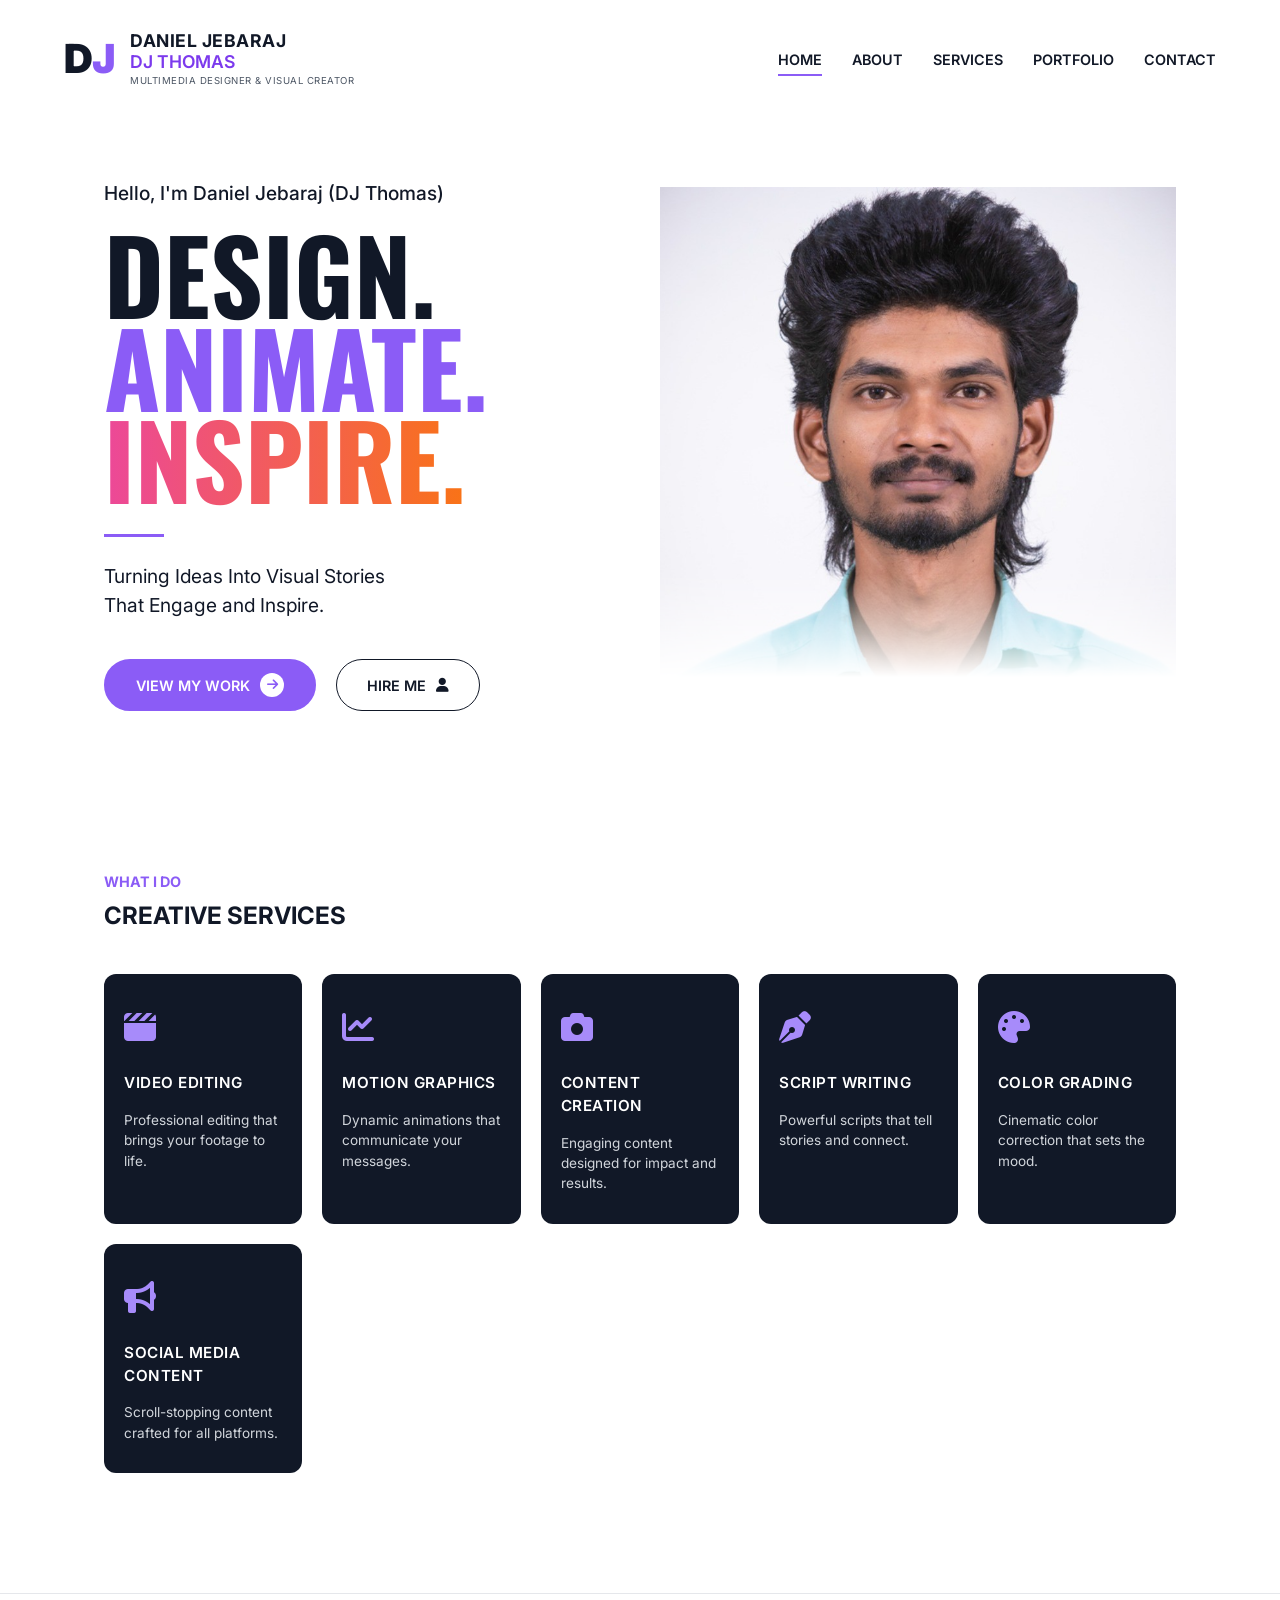
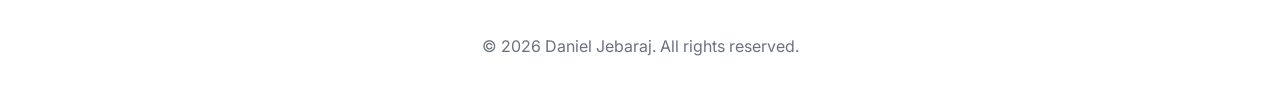
==== commit 0eb53fac: "Initial commit - DJ Creative Core" ====
--- a/index.html
+++ b/index.html
@@ -1,742 +1,135 @@
 <!DOCTYPE html>
 <html lang="en">
-
 <head>
   <meta charset="UTF-8" />
   <meta name="viewport" content="width=device-width, initial-scale=1.0" />
-  <title>Daniel Jebaraj (DJ Thomas) | Multimedia Designer & Visual Creator</title>
-  <!-- Google Fonts: Outfit -->
+  <title>Daniel Jebaraj | Multimedia Designer</title>
   <link rel="preconnect" href="https://fonts.googleapis.com">
   <link rel="preconnect" href="https://fonts.gstatic.com" crossorigin>
-  <link href="https://fonts.googleapis.com/css2?family=Outfit:wght@300;400;500;600;700;800&display=swap"
-    rel="stylesheet">
-  <!-- Font Awesome -->
+  <!-- Using Inter or Roboto, let's use Inter for that clean look, plus a display font for the huge text, maybe Anton or Oswald, or just bold Inter -->
+  <link href="https://fonts.googleapis.com/css2?family=Inter:wght@400;500;600;700;800;900&family=Oswald:wght@600;700&display=swap" rel="stylesheet">
   <link rel="stylesheet" href="https://cdnjs.cloudflare.com/ajax/libs/font-awesome/6.4.0/css/all.min.css">
-  <!-- Main CSS -->
   <link rel="stylesheet" href="style.css">
 </head>
+<body class="light-theme">
 
-<body>
-  <!-- Navbar -->
-  <nav class="navbar glass">
-    <div class="logo">
-      <div class="logo-img"></div>
-      <span>DANIEL <span class="accent">JEBARAJ</span></span>
+  <!-- ═══════════════════════════════════════════ NAVBAR ═══ -->
+  <nav class="navbar light-nav">
+    <div class="nav-brand">
+      <div class="nav-logo-mark">
+        <span class="d">D</span><span class="j">J</span>
+      </div>
+      <div class="nav-logo-text">
+        <h1 class="nav-name">DANIEL JEBARAJ</h1>
+        <p class="nav-sub">DJ THOMAS</p>
+        <p class="nav-tag">MULTIMEDIA DESIGNER & VISUAL CREATOR</p>
+      </div>
     </div>
     <div class="nav-links">
-      <a href="#home">Home</a>
-      <a href="#about">About</a>
-      <a href="#portfolio">Featured</a>
-      <a href="#community">Community</a>
-      <a href="#contact" class="btn-nav">Contact</a>
-    </div>
-    <div class="menu-toggle">
-      <i class="fas fa-bars"></i>
+      <a href="index.html" class="nav-link active">HOME</a>
+      <a href="about.html" class="nav-link">ABOUT</a>
+      <a href="services.html" class="nav-link">SERVICES</a>
+      <a href="works.html" class="nav-link">PORTFOLIO</a>
+      <a href="#contact" class="nav-link">CONTACT</a>
     </div>
   </nav>
 
-  <!-- Hero Section -->
-  <section id="home" class="hero">
-    <div class="hero-content">
-      <p class="hero-pretitle fade-up">Multimedia Designer & Visual Creator</p>
-      <h1 class="hero-title fade-up">
-        Daniel <span class="accent-coral">Jebaraj</span>
-        <span class="bracket-name">(DJ Thomas)</span>
-      </h1>
-      <p class="hero-tagline fade-up">Crafting cinematic stories through design, motion, and visual experiences.</p>
-
-      <div class="cta-group fade-up">
-        <a href="#portfolio" class="btn btn-primary">View My Work</a>
-        <a href="#contact" class="btn btn-outline">Get In Touch</a>
-      </div>
-
-      <div class="stats-row glass fade-up">
-        <div class="stat-item">
-          <h3 class="counter" data-target="100">0</h3>
-          <p>Projects Completed</p>
-        </div>
-        <div class="stat-item">
-          <h3 class="counter" data-target="50">0</h3>
-          <p>Happy Clients</p>
-        </div>
-        <div class="stat-item">
-          <h3 class="counter" data-target="5">0</h3>
-          <p>Years Experience</p>
+  <!-- ═══════════════════════════════════════════ HERO ═══ -->
+  <section class="hero-light">
+    <div class="container hero-grid">
+      <div class="hero-content">
+        <p class="hero-greeting">Hello, I'm Daniel Jebaraj (DJ Thomas)</p>
+        <h1 class="hero-huge-title">
+          <span class="word-design">DESIGN.</span><br>
+          <span class="word-animate">ANIMATE.</span><br>
+          <span class="word-inspire">INSPIRE.</span>
+        </h1>
+        <div class="hero-divider"></div>
+        <p class="hero-description">
+          Turning Ideas Into Visual Stories<br>
+          That Engage and Inspire.
+        </p>
+        <div class="hero-actions">
+          <a href="works.html" class="btn btn-purple">
+            VIEW MY WORK <i class="fas fa-arrow-right"></i>
+          </a>
+          <a href="#contact" class="btn btn-outline">
+            HIRE ME <i class="fas fa-user"></i>
+          </a>
         </div>
       </div>
-    </div>
-
-    <!-- Abstract Background Elements -->
-    <div class="abstract-shape shape-1"></div>
-    <div class="abstract-shape shape-2"></div>
-    <div class="glow-orb orb-1"></div>
-    <div class="glow-orb orb-2"></div>
-  </section>
-
-  <!-- Tech Stack Marquee -->
-  <section class="tech-stack">
-    <div class="marquee-container">
-      <div class="marquee-content">
-        <div class="tech-item"><i class="fas fa-file-video"></i> Adobe Premiere Pro</div>
-        <div class="tech-item"><i class="fas fa-magic"></i> DaVinci Resolve</div>
-        <div class="tech-item"><i class="fas fa-film"></i> Final Cut Pro</div>
-        <div class="tech-item"><i class="fas fa-cut"></i> CapCut</div>
-        <div class="tech-item"><i class="fas fa-image"></i> Adobe Photoshop</div>
-        <div class="tech-item"><i class="fas fa-pen-nib"></i> Adobe Illustrator</div>
-        <div class="tech-item"><i class="fas fa-video"></i> V MIX</div>
-        <div class="tech-item"><i class="fas fa-palette"></i> Canva</div>
-        <div class="tech-item"><i class="fas fa-sliders-h"></i> Adobe Lightroom</div>
-        <div class="tech-item"><i class="fas fa-book-open"></i> Adobe InDesign</div>
-        <div class="tech-item"><i class="fas fa-wind"></i> Adobe After Effects</div>
-        <div class="tech-item"><i class="fas fa-gamepad"></i> Unreal Engine 5</div>
-        <div class="tech-item"><i class="fas fa-robot"></i> AI Techniques</div>
-        <!-- Duplicate for seamless loop -->
-        <div class="tech-item"><i class="fas fa-file-video"></i> Adobe Premiere Pro</div>
-        <div class="tech-item"><i class="fas fa-magic"></i> DaVinci Resolve</div>
-        <div class="tech-item"><i class="fas fa-film"></i> Final Cut Pro</div>
-        <div class="tech-item"><i class="fas fa-cut"></i> CapCut</div>
-        <div class="tech-item"><i class="fas fa-image"></i> Adobe Photoshop</div>
-        <div class="tech-item"><i class="fas fa-pen-nib"></i> Adobe Illustrator</div>
-        <div class="tech-item"><i class="fas fa-video"></i> V MIX</div>
-        <div class="tech-item"><i class="fas fa-palette"></i> Canva</div>
-        <div class="tech-item"><i class="fas fa-sliders-h"></i> Adobe Lightroom</div>
-        <div class="tech-item"><i class="fas fa-book-open"></i> Adobe InDesign</div>
-        <div class="tech-item"><i class="fas fa-wind"></i> Adobe After Effects</div>
-        <div class="tech-item"><i class="fas fa-gamepad"></i> Unreal Engine 5</div>
-        <div class="tech-item"><i class="fas fa-robot"></i> AI Techniques</div>
+      <div class="hero-image">
+        <!-- We use the profile.png provided by user -->
+        <img src="profile.png" alt="Daniel Jebaraj" class="profile-cutout">
       </div>
     </div>
   </section>
 
-  <!-- About Section -->
-  <section id="about" class="about-section">
-    <div class="container grid-2">
-      <div class="about-img-wrapper">
-        <div class="about-img glass">
-          <img src="profile.png" alt="Daniel Jebharaj" class="profile-pic">
+  <!-- ═══════════════════════════════════════════ SERVICES ═══ -->
+  <section class="services-light">
+    <div class="container">
+      <div class="services-header">
+        <p class="services-eyebrow">WHAT I DO</p>
+        <h2 class="services-title">CREATIVE SERVICES</h2>
+      </div>
+      
+      <div class="services-card-grid">
+        <!-- Card 1 -->
+        <div class="service-dark-card">
+          <div class="service-icon">
+            <i class="fas fa-clapperboard"></i>
+          </div>
+          <h3>VIDEO EDITING</h3>
+          <p>Professional editing that brings your footage to life.</p>
         </div>
-        <div class="floating-badge badge-1 glass">
-          <i class="fas fa-video"></i> Editor
+        <!-- Card 2 -->
+        <div class="service-dark-card">
+          <div class="service-icon">
+            <i class="fas fa-chart-line"></i> <!-- Approximating the graph icon -->
+          </div>
+          <h3>MOTION GRAPHICS</h3>
+          <p>Dynamic animations that communicate your messages.</p>
         </div>
-        <div class="floating-badge badge-2 glass">
-          <i class="fas fa-pen-fancy"></i> Creator
+        <!-- Card 3 -->
+        <div class="service-dark-card">
+          <div class="service-icon">
+            <i class="fas fa-camera"></i>
+          </div>
+          <h3>CONTENT CREATION</h3>
+          <p>Engaging content designed for impact and results.</p>
         </div>
-      </div>
-      <div class="about-text">
-        <h2 class="section-title">Who is <span class="text-gradient">Daniel Jebharaj</span>?</h2>
-        <p class="bio">
-          A highly versatile and creative media professional with comprehensive experience across pre-production,
-          production, and post-production.
-          Specialized in ad films, short films, music and lyric videos, and corporate content.
-        </p>
-        <p class="bio">
-          Skilled in scripting, storyboarding, video editing, multi-track video editing, color correction, and grading.
-          Adept at managing the full creative pipeline—from concept development to final delivery—with a strong eye for
-          storytelling and brand alignment.
-        </p>
-        <p class="bio highlight">
-          Seeking to leverage my expertise as a Creative Producer and Multimedia Editor in a dynamic, collaborative
-          environment focused on producing impactful visual content.
-        </p>
-        <div class="tags-container">
-          <span class="tag glass">Video Editing</span>
-          <span class="tag glass">Motion Graphics</span>
-          <span class="tag glass">Color Grading</span>
-          <span class="tag glass">Storytelling</span>
-          <span class="tag glass">Creative Direction</span>
+        <!-- Card 4 -->
+        <div class="service-dark-card">
+          <div class="service-icon">
+            <i class="fas fa-pen-nib"></i>
+          </div>
+          <h3>SCRIPT WRITING</h3>
+          <p>Powerful scripts that tell stories and connect.</p>
+        </div>
+        <!-- Card 5 -->
+        <div class="service-dark-card">
+          <div class="service-icon">
+            <i class="fas fa-palette"></i>
+          </div>
+          <h3>COLOR GRADING</h3>
+          <p>Cinematic color correction that sets the mood.</p>
+        </div>
+        <!-- Card 6 -->
+        <div class="service-dark-card">
+          <div class="service-icon">
+            <i class="fas fa-bullhorn"></i>
+          </div>
+          <h3>SOCIAL MEDIA CONTENT</h3>
+          <p>Scroll-stopping content crafted for all platforms.</p>
         </div>
       </div>
     </div>
   </section>
 
-  <!-- Featured Content -->
-  <section id="portfolio" class="featured-section">
-    <div class="container">
-      <h2 class="section-title center">Featured <span class="text-gradient">Projects</span></h2>
-      <div class="grid-card">
-        <!-- [NEW] Thalaivar 173 Project Page -->
-        <a href="thalaivar-173.html" class="card glass">
-          <div class="card-thumb">
-            <img src="thalaivar-173.png" alt="Thalaivar 173">
-            <div class="play-overlay"><i class="fas fa-eye"></i></div>
-          </div>
-          <div class="card-content">
-            <h3>Thalaivar 173</h3>
-            <p>Motion Poster Concept</p>
-          </div>
-        </a>
-
-        <!-- 1. YouTube: Reset & Restart -->
-        <a href="https://youtu.be/_Hz98tAjvkM" target="_blank" class="card glass">
-          <div class="card-thumb">
-            <img src="https://img.youtube.com/vi/_Hz98tAjvkM/maxresdefault.jpg" alt="Reset & Restart">
-            <div class="play-overlay"><i class="fas fa-play"></i></div>
-          </div>
-          <div class="card-content">
-            <h3>Reset & Restart</h3>
-            <p>New Tamil Short Film | Samuel Dhinakaran</p>
-          </div>
-        </a>
-
-        <!-- 2. YouTube: Mannaathi Manna Yesu -->
-        <a href="https://youtu.be/86m4CZAsoNg" target="_blank" class="card glass">
-          <div class="card-thumb">
-            <img src="https://img.youtube.com/vi/86m4CZAsoNg/maxresdefault.jpg" alt="Mannaathi Manna Yesu">
-            <div class="play-overlay"><i class="fas fa-play"></i></div>
-          </div>
-          <div class="card-content">
-            <h3>Mannaathi Manna Yesu</h3>
-            <p>Lyrical Video | Christmas Special</p>
-          </div>
-        </a>
-
-        <!-- 3. YouTube: Life Changed in a Minute -->
-        <a href="https://youtu.be/hRu7Q3ldG58" target="_blank" class="card glass">
-          <div class="card-thumb">
-            <img src="https://img.youtube.com/vi/hRu7Q3ldG58/maxresdefault.jpg" alt="Life Changed">
-            <div class="play-overlay"><i class="fas fa-play"></i></div>
-          </div>
-          <div class="card-content">
-            <h3>வாழ்க்கையை மாற்றின நிமிடம்</h3>
-            <p>Testimony | Jesus Calls</p>
-          </div>
-        </a>
-
-        <!-- 4. YouTube: From Setbacks to Success -->
-        <a href="https://youtu.be/oXkXY9I-fX8" target="_blank" class="card glass">
-          <div class="card-thumb">
-            <img src="https://img.youtube.com/vi/oXkXY9I-fX8/maxresdefault.jpg" alt="Setbacks to Success">
-            <div class="play-overlay"><i class="fas fa-play"></i></div>
-          </div>
-          <div class="card-content">
-            <h3>From Setbacks to Success</h3>
-            <p>1 by 2 Series | Ep #3</p>
-          </div>
-        </a>
-
-        <!-- 5. Behance: Info Graphic Airtel -->
-        <a href="https://www.behance.net/gallery/222585673/Info-Graphic-Airtel" target="_blank" class="card glass">
-          <div class="card-thumb">
-            <img src="https://images.unsplash.com/photo-1551288049-bebda4e38f71?q=80&w=2070&auto=format&fit=crop"
-              alt="Airtel Infographic">
-            <div class="play-overlay"><i class="fab fa-behance"></i></div>
-          </div>
-          <div class="card-content">
-            <h3>Info Graphic | Airtel</h3>
-            <p>Data visualization & Design</p>
-          </div>
-        </a>
-
-        <!-- 6. Behance: Decathlon Promotion AV -->
-        <a href="https://www.behance.net/gallery/229266231/Decathlon-Promotion-AV" target="_blank" class="card glass">
-          <div class="card-thumb">
-            <img src="https://images.unsplash.com/photo-1517649763962-0c623066013b?q=80&w=2070&auto=format&fit=crop"
-              alt="Decathlon Promotion">
-            <div class="play-overlay"><i class="fab fa-behance"></i></div>
-          </div>
-          <div class="card-content">
-            <h3>Decathlon Promotion AV</h3>
-            <p>Promo Video Editing</p>
-          </div>
-        </a>
-
-        <!-- 7. Behance: Butterfly Brand Product Animation -->
-        <a href="https://www.behance.net/gallery/229267161/Butterfly-Brand-Product-Animation-Motion-Graphics"
-          target="_blank" class="card glass">
-          <div class="card-thumb">
-            <img src="https://images.unsplash.com/photo-1626785774573-4b799314346d?q=80&w=2070&auto=format&fit=crop"
-              alt="Product Animation">
-            <div class="play-overlay"><i class="fab fa-behance"></i></div>
-          </div>
-          <div class="card-content">
-            <h3>Butterfly Brand</h3>
-            <p>Product Animation & Motion Graphics</p>
-          </div>
-        </a>
-
-        <!-- 8. Behance: Logo Animation Industry -->
-        <a href="https://www.behance.net/gallery/230623709/Logo-Animation-Industry" target="_blank" class="card glass">
-          <div class="card-thumb">
-            <img src="https://images.unsplash.com/photo-1611162617474-5b21e879e113?q=80&w=1974&auto=format&fit=crop"
-              alt="Logo Animation">
-            <div class="play-overlay"><i class="fab fa-behance"></i></div>
-          </div>
-          <div class="card-content">
-            <h3>Logo Animation | Industry</h3>
-            <p>Motion Branding</p>
-          </div>
-        </a>
-
-        <!-- 9. Behance: PRAGATI Logo Reveal -->
-        <a href="https://www.behance.net/gallery/229265531/PRAGATI-lOGO-REVEAL-AIRTEL" target="_blank"
-          class="card glass">
-          <div class="card-thumb">
-            <img src="https://images.unsplash.com/photo-1550745165-9bc0b252726f?q=80&w=2070&auto=format&fit=crop"
-              alt="Pragati Logo">
-            <div class="play-overlay"><i class="fab fa-behance"></i></div>
-          </div>
-          <div class="card-content">
-            <h3>Pragati Logo Reveal | Airtel</h3>
-            <p>Corporate Identity Motion</p>
-          </div>
-        </a>
-
-        <!-- 10. Behance: Logo Animation -->
-        <a href="https://www.behance.net/gallery/224650483/Logo-Animation" target="_blank" class="card glass">
-          <div class="card-thumb">
-            <img src="https://images.unsplash.com/photo-1626785774573-4b799314346d?q=80&w=2070&auto=format&fit=crop"
-              alt="Logo Animation">
-            <div class="play-overlay"><i class="fab fa-behance"></i></div>
-          </div>
-          <div class="card-content">
-            <h3>Logo Animation</h3>
-            <p>Creative Logo Motion</p>
-          </div>
-        </a>
-
-        <!-- 11. Behance: La Crispo Logo Reveal -->
-        <a href="https://www.behance.net/gallery/229266901/LOGO-ANIMATION-LA-CRISPO-LOGO-REVEAL" target="_blank"
-          class="card glass">
-          <div class="card-thumb">
-            <img src="https://images.unsplash.com/photo-1535905557558-afc4877a26fc?q=80&w=1974&auto=format&fit=crop"
-              alt="La Crispo">
-            <div class="play-overlay"><i class="fab fa-behance"></i></div>
-          </div>
-          <div class="card-content">
-            <h3>La Crispo Logo Reveal</h3>
-            <p>Brand Identity Animation</p>
-          </div>
-        </a>
-
-        <!-- 12. YouTube: TRU RAYZ Bio -->
-        <a href="https://youtu.be/BxTk5RLD49g" target="_blank" class="card glass">
-          <div class="card-thumb">
-            <img src="https://img.youtube.com/vi/BxTk5RLD49g/maxresdefault.jpg" alt="TRU RAYZ Bio">
-            <div class="play-overlay"><i class="fas fa-play"></i></div>
-          </div>
-          <div class="card-content">
-            <h3>TRU RAYZ Bio</h3>
-            <p>People Are My Boss</p>
-          </div>
-        </a>
-
-        <!-- 13. YouTube: Aaronbala Promo -->
-        <a href="https://youtu.be/EV_sGzpmR3s" target="_blank" class="card glass">
-          <div class="card-thumb">
-            <img src="https://img.youtube.com/vi/EV_sGzpmR3s/maxresdefault.jpg" alt="Aaronbala Promo">
-            <div class="play-overlay"><i class="fas fa-play"></i></div>
-          </div>
-          <div class="card-content">
-            <h3>Aarathanai Nayagane</h3>
-            <p>New Song Promo | Aaronbala</p>
-          </div>
-        </a>
-
-        <!-- 14. Behance: I Am The Danger -->
-        <a href="https://www.behance.net/gallery/235922801/I-AM-THE-DANGER-LYRIC-VIDEO" target="_blank"
-          class="card glass">
-          <div class="card-thumb">
-            <img src="https://images.unsplash.com/photo-1514525253440-b393452e8d26?q=80&w=1974&auto=format&fit=crop"
-              alt="Lyric Video">
-            <div class="play-overlay"><i class="fab fa-behance"></i></div>
-          </div>
-          <div class="card-content">
-            <h3>I Am The Danger</h3>
-            <p>Kinetic Typography Lyric Video</p>
-          </div>
-        </a>
-
-        <!-- 15. YouTube: Samuel Dhinakaran Birthday -->
-        <a href="https://youtu.be/I2SqG8FTFpc" target="_blank" class="card glass">
-          <div class="card-thumb">
-            <img src="https://img.youtube.com/vi/I2SqG8FTFpc/maxresdefault.jpg" alt="Samuel Dhinakaran">
-            <div class="play-overlay"><i class="fas fa-play"></i></div>
-          </div>
-          <div class="card-content">
-            <h3>Samuel Dhinakaran</h3>
-            <p>Birthday Special Edit</p>
-          </div>
-        </a>
-
-        <!-- 16. YouTube: Daniel Davidson Birthday -->
-        <a href="https://youtu.be/GASK5Z4vx9M" target="_blank" class="card glass">
-          <div class="card-thumb">
-            <img src="https://img.youtube.com/vi/GASK5Z4vx9M/maxresdefault.jpg" alt="Daniel Davidson">
-            <div class="play-overlay"><i class="fas fa-play"></i></div>
-          </div>
-          <div class="card-content">
-            <h3>Daniel Davidson</h3>
-            <p>Birthday Special Edit</p>
-          </div>
-        </a>
-
-        <!-- 17. YouTube: Nam Mavattam Promo -->
-        <a href="https://youtu.be/mXpHF04NWhg" target="_blank" class="card glass">
-          <div class="card-thumb">
-            <img src="https://img.youtube.com/vi/mXpHF04NWhg/maxresdefault.jpg" alt="Nam Mavattam">
-            <div class="play-overlay"><i class="fas fa-play"></i></div>
-          </div>
-          <div class="card-content">
-            <h3>Nam Mavattam Promo</h3>
-            <p>District Series | Just Jerish</p>
-          </div>
-        </a>
-
-        <!-- 18. Behance: Eltsuri Logo Reveal -->
-        <a href="https://www.behance.net/gallery/235924577/Eltsuri-Social-media-logo-Reveal" target="_blank"
-          class="card glass">
-          <div class="card-thumb">
-            <img src="https://images.unsplash.com/photo-1611162617474-5b21e879e113?q=80&w=1974&auto=format&fit=crop"
-              alt="Eltsuri">
-            <div class="play-overlay"><i class="fab fa-behance"></i></div>
-          </div>
-          <div class="card-content">
-            <h3>Eltsuri Social Media</h3>
-            <p>Logo Reveal Animation</p>
-          </div>
-        </a>
-
-        <!-- 19. Behance: Architecture Reveal -->
-        <a href="https://www.behance.net/gallery/235935979/Architecture-Social-Media-Post-Reel-Edit" target="_blank"
-          class="card glass">
-          <div class="card-thumb">
-            <img src="https://images.unsplash.com/photo-1487958449943-2429e8be8625?q=80&w=2070&auto=format&fit=crop"
-              alt="Architecture">
-            <div class="play-overlay"><i class="fab fa-behance"></i></div>
-          </div>
-          <div class="card-content">
-            <h3>Architecture Reel</h3>
-            <p>Social Media Post Edit</p>
-          </div>
-        </a>
-
-        <!-- 20. Behance: Reset & Restart Insta -->
-        <a href="https://www.behance.net/gallery/235928563/Reset-Restart-ShortFlim-Insta-Ratio-edit" target="_blank"
-          class="card glass">
-          <div class="card-thumb">
-            <img src="https://images.unsplash.com/photo-1611162616475-46b635cb6868?q=80&w=1974&auto=format&fit=crop"
-              alt="Reset & Restart Insta">
-            <div class="play-overlay"><i class="fab fa-behance"></i></div>
-          </div>
-          <div class="card-content">
-            <h3>Reset & Restart</h3>
-            <p>Instagram Ratio Edit</p>
-          </div>
-        </a>
-
-        <!-- 21. Behance: Sri Sai IAS Academy -->
-        <a href="https://www.behance.net/gallery/235922141/Sri-Sai-IAS-Academy-Tamil-Ad" target="_blank"
-          class="card glass">
-          <div class="card-thumb">
-            <img src="https://images.unsplash.com/photo-1543269865-cbf427effbad?q=80&w=2070&auto=format&fit=crop"
-              alt="Sri Sai IAS">
-            <div class="play-overlay"><i class="fab fa-behance"></i></div>
-          </div>
-          <div class="card-content">
-            <h3>Sri Sai IAS Academy</h3>
-            <p>Tamil Advertisement Edit</p>
-          </div>
-        </a>
-
-        <!-- 22. YouTube Shorts: Kartharai Sthothari -->
-        <a href="https://www.youtube.com/shorts/BLh6-bCfXxU?feature=share" target="_blank" class="card glass">
-          <div class="card-thumb">
-            <img src="https://images.unsplash.com/photo-1511671782779-c97d3d27a1d4?q=80&w=2070&auto=format&fit=crop"
-              alt="Shorts">
-            <div class="play-overlay"><i class="fas fa-play"></i></div>
-          </div>
-          <div class="card-content">
-            <h3>Kartharai Sthothari</h3>
-            <p>YouTube Shorts Promo</p>
-          </div>
-        </a>
-
-        <!-- 23. YouTube Shorts: New Song Promo -->
-        <a href="https://www.youtube.com/shorts/78FWHy8e3VA?feature=share" target="_blank" class="card glass">
-          <div class="card-thumb">
-            <img src="https://images.unsplash.com/photo-1493225255756-d9584f8606e9?q=80&w=2070&auto=format&fit=crop"
-              alt="Shorts">
-            <div class="play-overlay"><i class="fas fa-play"></i></div>
-          </div>
-          <div class="card-content">
-            <h3>New Song Promo</h3>
-            <p>YouTube Shorts Edit</p>
-          </div>
-        </a>
-
-        <!-- 24. Behance: Anemia Reels -->
-        <a href="https://www.behance.net/gallery/235924177/Anemia-Reels-Edit-Dr-Srikanth" target="_blank"
-          class="card glass">
-          <div class="card-thumb">
-            <img src="https://images.unsplash.com/photo-1576091160399-112ba8d25d1d?q=80&w=2070&auto=format&fit=crop"
-              alt="Anemia Reels">
-            <div class="play-overlay"><i class="fab fa-behance"></i></div>
-          </div>
-          <div class="card-content">
-            <h3>Anemia Awareness</h3>
-            <p>Reels Edit | Dr. Srikanth</p>
-          </div>
-        </a>
-
-        <!-- 25. Behance: Multiple Myeloma -->
-        <a href="https://www.behance.net/gallery/235923517/multiple-myeloma-Reels-Edit-DrSrikanth" target="_blank"
-          class="card glass">
-          <div class="card-thumb">
-            <img src="https://images.unsplash.com/photo-1579684385136-137af75461bb?q=80&w=2070&auto=format&fit=crop"
-              alt="Myeloma Reels">
-            <div class="play-overlay"><i class="fab fa-behance"></i></div>
-          </div>
-          <div class="card-content">
-            <h3>Multiple Myeloma</h3>
-            <p>Reels Edit | Dr. Srikanth</p>
-          </div>
-        </a>
-
-        <!-- 26. Behance: Can Model Product -->
-        <a href="https://www.behance.net/gallery/226480933/Can-Model-Product-Motion-Graphics" target="_blank"
-          class="card glass">
-          <div class="card-thumb">
-            <img src="https://images.unsplash.com/photo-1626785774573-4b799314346d?q=80&w=2070&auto=format&fit=crop"
-              alt="Can Model">
-            <div class="play-overlay"><i class="fab fa-behance"></i></div>
-          </div>
-          <div class="card-content">
-            <h3>Can Model Product</h3>
-            <p>3D Product Motion Graphics</p>
-          </div>
-        </a>
-
-        <!-- 27. Behance: Ghee Product Elements -->
-        <a href="https://www.behance.net/gallery/224651081/Ghee-Product-Elements" target="_blank" class="card glass">
-          <div class="card-thumb">
-            <img src="https://images.unsplash.com/photo-1620916566398-39f1143ab7be?q=80&w=1887&auto=format&fit=crop"
-              alt="Ghee Product">
-            <div class="play-overlay"><i class="fab fa-behance"></i></div>
-          </div>
-          <div class="card-content">
-            <h3>Ghee Product Elements</h3>
-            <p>Motion Graphics Assets</p>
-          </div>
-        </a>
-
-        <!-- 28. Behance: Map Animation -->
-        <a href="https://www.behance.net/gallery/224650155/Map-animation-Motion-Graphics" target="_blank"
-          class="card glass">
-          <div class="card-thumb">
-            <img src="https://images.unsplash.com/photo-1524661135-423995f22d0b?q=80&w=2074&auto=format&fit=crop"
-              alt="Map Animation">
-            <div class="play-overlay"><i class="fab fa-behance"></i></div>
-          </div>
-          <div class="card-content">
-            <h3>Map Animation</h3>
-            <p>Motion Graphics</p>
-          </div>
-        </a>
-
-        <!-- 29. Behance: India Global View -->
-        <a href="https://www.behance.net/gallery/224649785/India-Global-View-Geo-Layers" target="_blank"
-          class="card glass">
-          <div class="card-thumb">
-            <img src="https://images.unsplash.com/photo-1451187580459-43490279c0fa?q=80&w=2072&auto=format&fit=crop"
-              alt="India Geo Layers">
-            <div class="play-overlay"><i class="fab fa-behance"></i></div>
-          </div>
-          <div class="card-content">
-            <h3>India Global View</h3>
-            <p>Geo Layers Animation</p>
-          </div>
-        </a>
-
-        <!-- 30. YouTube: Stella & Daniel -->
-        <a href="https://youtu.be/VTXiYvbX1bA" target="_blank" class="card glass">
-          <div class="card-thumb">
-            <img src="https://img.youtube.com/vi/VTXiYvbX1bA/maxresdefault.jpg" alt="Jesus Love">
-            <div class="play-overlay"><i class="fas fa-play"></i></div>
-          </div>
-          <div class="card-content">
-            <h3>Jesus' Love in Daily Life</h3>
-            <p>Stella Ramola & Daniel Davidson</p>
-          </div>
-        </a>
-
-        <!-- 31. YouTube: Karthar Nam Saarbil -->
-        <a href="https://youtu.be/S4yEpPk5Wpk" target="_blank" class="card glass">
-          <div class="card-thumb">
-            <img src="https://img.youtube.com/vi/S4yEpPk5Wpk/maxresdefault.jpg" alt="Karthar Nam Saarbil">
-            <div class="play-overlay"><i class="fas fa-play"></i></div>
-          </div>
-          <div class="card-content">
-            <h3>Karthar Nam Saarbil</h3>
-            <p>Tamil Christian Song</p>
-          </div>
-        </a>
-
-        <!-- 32. YouTube: Video Project -->
-        <a href="https://youtu.be/QIbt7fUPmvw" target="_blank" class="card glass">
-          <div class="card-thumb">
-            <img src="https://img.youtube.com/vi/QIbt7fUPmvw/maxresdefault.jpg" alt="Video">
-            <div class="play-overlay"><i class="fas fa-play"></i></div>
-          </div>
-          <div class="card-content">
-            <h3>Featured Video</h3>
-            <p>Cinema & Edits</p>
-          </div>
-        </a>
-
-        <!-- 33. Behance: Uyirey Lyrical -->
-        <a href="https://www.behance.net/gallery/222229203/Uyirey-Lyrical-Recreate-Leo-X-Indhu-rebheca-Vargese"
-          target="_blank" class="card glass">
-          <div class="card-thumb">
-            <img src="https://images.unsplash.com/photo-1614613535308-eb5fbd3d2c17?q=80&w=2070&auto=format&fit=crop"
-              alt="Uyirey">
-            <div class="play-overlay"><i class="fab fa-behance"></i></div>
-          </div>
-          <div class="card-content">
-            <h3>Uyirey Lyric Recreation</h3>
-            <p>Leo X Indhu Rebheca Vargese</p>
-          </div>
-        </a>
-
-        <!-- 34. YouTube: Edhu Kadhal -->
-        <a href="https://youtu.be/YNx7ephkV2k" target="_blank" class="card glass">
-          <div class="card-thumb">
-            <img src="https://img.youtube.com/vi/YNx7ephkV2k/maxresdefault.jpg" alt="Edhu Kadhal">
-            <div class="play-overlay"><i class="fas fa-play"></i></div>
-          </div>
-          <div class="card-content">
-            <h3>Edhu Kadhal</h3>
-            <p>Tamil Short Film</p>
-          </div>
-        </a>
-
-        <!-- 35. Behance: District Title Card -->
-        <a href="https://www.behance.net/gallery/218786535/Title-card-For-District-For-Youtube" target="_blank"
-          class="card glass">
-          <div class="card-thumb">
-            <img src="https://images.unsplash.com/photo-1618005182384-a83a8bd57fbe?q=80&w=1964&auto=format&fit=crop"
-              alt="Title Card">
-            <div class="play-overlay"><i class="fab fa-behance"></i></div>
-          </div>
-          <div class="card-content">
-            <h3>District Title Card</h3>
-            <p>YouTube Title Animation</p>
-          </div>
-        </a>
-
-        <!-- 36. Behance: TCSC Product Video -->
-        <a href="https://www.behance.net/gallery/250370231/TCSC-PRODUCT-VIDEO-AI-GENERATION?platform=direct" target="_blank" class="card glass">
-          <div class="card-thumb">
-            <img src="https://images.unsplash.com/photo-1634017839464-5c339ebe3cb4?q=80&w=2000&auto=format&fit=crop" alt="TCSC Product Video">
-            <div class="play-overlay"><i class="fab fa-behance"></i></div>
-          </div>
-          <div class="card-content">
-            <h3>TCSC Product Video</h3>
-            <p>AI Generation & Video Editing</p>
-          </div>
-        </a>
-
-        <!-- 37. Behance: Printrove Reel Edit -->
-        <a href="https://www.behance.net/gallery/250230305/Printrove-Reel-Edit" target="_blank" class="card glass">
-          <div class="card-thumb">
-            <img src="https://images.unsplash.com/photo-1513346038379-7ff469b202cd?q=80&w=2000&auto=format&fit=crop" alt="Printrove Reel Edit">
-            <div class="play-overlay"><i class="fab fa-behance"></i></div>
-          </div>
-          <div class="card-content">
-            <h3>Printrove Reel Edit</h3>
-            <p>Creative Reel Editing & Sound</p>
-          </div>
-        </a>
-
-        <!-- 38. Behance: Workfast AI Reels Edit -->
-        <a href="https://www.behance.net/gallery/250370517/WORKFAST-AI-REELS-EDIT?platform=direct" target="_blank" class="card glass">
-          <div class="card-thumb">
-            <img src="https://images.unsplash.com/photo-1620712943543-bcc4688e7485?q=80&w=2000&auto=format&fit=crop" alt="Workfast AI Reels Edit">
-            <div class="play-overlay"><i class="fab fa-behance"></i></div>
-          </div>
-          <div class="card-content">
-            <h3>Workfast AI Reels Edit</h3>
-            <p>AI Reels Production & Editing</p>
-          </div>
-        </a>
-
-        <!-- 39. Behance: NADi Founder Video -->
-        <a href="https://www.behance.net/gallery/250369607/NADi-Founder-Video-Video-edit" target="_blank" class="card glass">
-          <div class="card-thumb">
-            <img src="https://images.unsplash.com/photo-1478737270239-2f02b77fc618?q=80&w=2000&auto=format&fit=crop" alt="NADi Founder Video">
-            <div class="play-overlay"><i class="fab fa-behance"></i></div>
-          </div>
-          <div class="card-content">
-            <h3>NADi Founder Video</h3>
-            <p>Founder Profile & Video Edit</p>
-          </div>
-        </a>
-
-        <!-- 40. Behance: Padudha Workflow Video -->
-        <a href="https://www.behance.net/gallery/250369871/Padudha-WorkFlow-Video-edit?platform=direct" target="_blank" class="card glass">
-          <div class="card-thumb">
-            <img src="https://images.unsplash.com/photo-1531403009284-440f080d1e12?q=80&w=2000&auto=format&fit=crop" alt="Padudha Workflow">
-            <div class="play-overlay"><i class="fab fa-behance"></i></div>
-          </div>
-          <div class="card-content">
-            <h3>Padudha Workflow</h3>
-            <p>Workflow Explainer & Editing</p>
-          </div>
-        </a>
-
-        <!-- 41. Behance: Surge Startup Reels Edit -->
-        <a href="https://www.behance.net/gallery/250206763/Surge-StartUp-Reels-Edit?platform=direct" target="_blank" class="card glass">
-          <div class="card-thumb">
-            <img src="https://images.unsplash.com/photo-1522071820081-009f0129c71c?q=80&w=2000&auto=format&fit=crop" alt="Surge Startup Reels">
-            <div class="play-overlay"><i class="fab fa-behance"></i></div>
-          </div>
-          <div class="card-content">
-            <h3>Surge Startup Reels</h3>
-            <p>High-energy Reel Edit</p>
-          </div>
-        </a>
-      </div>
-      <div class="view-all-container">
-        <a href="https://www.behance.net/dj_king_desiger" target="_blank" class="btn btn-outline">View All Projects</a>
-      </div>
-    </div>
-  </section>
-
-  <!-- Community / Social -->
-  <section id="community" class="community-section">
-    <div class="container center-text">
-      <h2 class="section-title">Join the <span class="text-gradient">Community</span></h2>
-      <p class="community-desc">Connect with me for collaborations, inquiries, or just to talk about video production.
-      </p>
-      <div class="social-grid">
-        <a href="https://www.instagram.com/_it.s_me_dj/profilecard/?igsh=dGVwNHZ0YWtpNjQ=" target="_blank"
-          class="social-card glass">
-          <i class="fab fa-instagram"></i>
-        </a>
-        <a href="https://in.linkedin.com/in/daniel-mariya-thomas-a54a65322" target="_blank" class="social-card glass">
-          <i class="fab fa-linkedin-in"></i>
-        </a>
-        <a href="#" target="_blank" class="social-card glass">
-          <i class="fab fa-twitter"></i>
-        </a>
-        <a href="#" target="_blank" class="social-card glass">
-          <i class="fab fa-github"></i>
-        </a>
-        <a href="https://wa.me/916383006957" target="_blank" class="social-card glass">
-          <i class="fab fa-whatsapp"></i>
-        </a>
-        <a href="mailto:danielmariyathomas@gmail.com" class="social-card glass">
-          <i class="fas fa-envelope"></i>
-        </a>
-      </div>
-    </div>
-  </section>
-
-  <!-- Footer -->
-  <footer class="footer">
-    <p>&copy; <span id="year"></span> DANIEL JEBARAJ. All rights reserved.</p>
+  <!-- Footer placeholder -->
+  <footer class="footer-light" style="padding: 40px; text-align: center; margin-top: 60px; color: #6b7280; border-top: 1px solid #e5e7eb;">
+    <p>&copy; 2026 Daniel Jebaraj. All rights reserved.</p>
   </footer>
 
-  <script src="main.js"></script>
 </body>
-
 </html>
--- a/style.css
+++ b/style.css
@@ -1,812 +1,353 @@
+/* ═══════════════════════════════════════════════════════════════════
+   DANIEL JEBARAJ – Light Theme Interface
+   ═══════════════════════════════════════════════════════════════════ */
+
+/* ─── CSS Variables ─── */
 :root {
-  --primary: #F95C4B; /* Algerian Coral */
-  --primary-glow: rgba(249, 92, 75, 0.4);
-  --secondary: #D44738; /* Harmonious darker coral */
-  --bg-dark: #171616; /* Army Black */
-  --text-light: #FFFFFF;
-  --text-dim: #B8B8B8;
-  --glass-bg: rgba(255, 255, 255, 0.02);
-  --glass-border: rgba(255, 255, 255, 0.06);
-  --font-main: 'Outfit', sans-serif;
-  --transition: all 0.4s cubic-bezier(0.16, 1, 0.3, 1);
-}
-
-* {
-  margin: 0;
-  padding: 0;
-  box-sizing: border-box;
-}
-
-html {
-  scroll-behavior: smooth;
-}
-
-body {
-  font-family: var(--font-main);
-  background-color: var(--bg-dark);
-  color: var(--text-light);
+  --purple: #8B5CF6;
+  --purple-dark: #7C3AED;
+  --bg-light: #FFFFFF;
+  --text-main: #111827;
+  --text-muted: #4B5563;
+  --card-bg: #111827;
+  --card-icon: #A78BFA;
+  --font-sans: 'Inter', sans-serif;
+  --font-display: 'Oswald', 'Inter', sans-serif;
+}
+
+/* ─── Reset & Base ─── */
+*, *::before, *::after { margin:0; padding:0; box-sizing:border-box; }
+html { scroll-behavior: smooth; font-size: 16px; }
+
+body.light-theme {
+  font-family: var(--font-sans);
+  background: var(--bg-light);
+  color: var(--text-main);
+  line-height: 1.5;
   overflow-x: hidden;
-  line-height: 1.6;
-}
-
-/* Utilities */
-.glass {
-  background: var(--glass-bg);
-  backdrop-filter: blur(10px);
-  -webkit-backdrop-filter: blur(10px);
-  border: 1px solid var(--glass-border);
-  box-shadow: 0 4px 30px rgba(0, 0, 0, 0.1);
-}
-
-.text-gradient {
-  background: linear-gradient(90deg, var(--primary), var(--secondary));
+}
+
+a { text-decoration: none; color: inherit; }
+img { max-width: 100%; display: block; }
+.container { max-width: 1200px; margin: 0 auto; padding: 0 5%; }
+
+/* ─── Navbar ─── */
+.navbar.light-nav {
+  display: flex;
+  align-items: center;
+  justify-content: space-between;
+  padding: 30px 5%;
+  background: var(--bg-light);
+}
+
+.nav-brand {
+  display: flex;
+  align-items: center;
+  gap: 15px;
+}
+
+.nav-logo-mark {
+  font-size: 2.5rem;
+  font-weight: 900;
+  display: flex;
+  align-items: center;
+  line-height: 1;
+}
+
+.nav-logo-mark .d {
+  color: var(--text-main);
+}
+.nav-logo-mark .j {
+  color: var(--purple);
+}
+
+.nav-logo-text {
+  display: flex;
+  flex-direction: column;
+}
+
+.nav-name {
+  font-size: 1.1rem;
+  font-weight: 700;
+  letter-spacing: 0.5px;
+  line-height: 1.2;
+}
+
+.nav-sub {
+  font-size: 1.1rem;
+  font-weight: 600;
+  color: var(--purple-dark);
+  line-height: 1.2;
+}
+
+.nav-tag {
+  font-size: 0.6rem;
+  text-transform: uppercase;
+  letter-spacing: 0.5px;
+  color: var(--text-muted);
+  margin-top: 2px;
+}
+
+.nav-links {
+  display: flex;
+  gap: 30px;
+}
+
+.nav-link {
+  font-size: 0.9rem;
+  font-weight: 600;
+  color: var(--text-main);
+  text-transform: uppercase;
+  transition: color 0.3s;
+  position: relative;
+}
+
+.nav-link:hover, .nav-link.active {
+  color: var(--text-main);
+}
+
+.nav-link.active::after {
+  content: '';
+  position: absolute;
+  bottom: -6px;
+  left: 0;
+  width: 100%;
+  height: 2px;
+  background: var(--purple);
+}
+
+/* ─── Hero Section ─── */
+.hero-light {
+  padding: 60px 0 100px;
+}
+
+.hero-grid {
+  display: grid;
+  grid-template-columns: 1fr 1fr;
+  align-items: center;
+  gap: 40px;
+}
+
+.hero-content {
+  padding-right: 40px;
+}
+
+.hero-greeting {
+  font-size: 1.2rem;
+  font-weight: 500;
+  color: var(--text-main);
+  margin-bottom: 20px;
+}
+
+.hero-huge-title {
+  font-family: var(--font-display);
+  font-size: clamp(4rem, 8vw, 7.5rem);
+  font-weight: 800;
+  line-height: 0.9;
+  text-transform: uppercase;
+  margin-bottom: 30px;
+}
+
+.word-design {
+  color: var(--text-main);
+}
+
+.word-animate {
+  color: var(--purple);
+}
+
+.word-inspire {
+  background: linear-gradient(to right, #EC4899, #F97316);
   -webkit-background-clip: text;
   background-clip: text;
   color: transparent;
 }
 
-.center {
-  text-align: center;
-}
-
-/* Buttons */
+.hero-divider {
+  width: 60px;
+  height: 3px;
+  background: var(--purple);
+  margin-bottom: 25px;
+}
+
+.hero-description {
+  font-size: 1.2rem;
+  color: var(--text-main);
+  line-height: 1.5;
+  margin-bottom: 40px;
+  font-weight: 400;
+}
+
+.hero-actions {
+  display: flex;
+  gap: 20px;
+  flex-wrap: wrap;
+}
+
 .btn {
-  display: inline-block;
+  display: inline-flex;
+  align-items: center;
+  gap: 10px;
   padding: 12px 30px;
   border-radius: 50px;
-  text-decoration: none;
+  font-size: 0.9rem;
   font-weight: 600;
-  transition: var(--transition);
+  text-transform: uppercase;
   cursor: pointer;
-  text-transform: uppercase;
-  letter-spacing: 1px;
-}
-
-.btn-primary {
-  background: var(--primary);
-  color: #171616;
-  box-shadow: 0 4px 20px var(--primary-glow);
-  border: 2px solid var(--primary);
-}
-
-.btn-primary:hover {
-  background: transparent;
-  color: var(--primary);
-  box-shadow: 0 8px 30px var(--primary-glow);
-  transform: translateY(-3px);
+  transition: all 0.3s ease;
+}
+
+.btn-purple {
+  background: var(--purple);
+  color: #fff;
+  border: 2px solid var(--purple);
+}
+
+.btn-purple:hover {
+  background: var(--purple-dark);
+  border-color: var(--purple-dark);
+}
+
+.btn-purple i {
+  background: #fff;
+  color: var(--purple);
+  border-radius: 50%;
+  width: 24px;
+  height: 24px;
+  display: flex;
+  align-items: center;
+  justify-content: center;
+  font-size: 0.8rem;
 }
 
 .btn-outline {
   background: transparent;
-  color: var(--text-light);
-  border: 2px solid rgba(249, 92, 75, 0.4);
+  color: var(--text-main);
+  border: 1px solid var(--text-main);
 }
 
 .btn-outline:hover {
-  border-color: var(--primary);
-  color: var(--primary);
-  box-shadow: 0 8px 30px var(--primary-glow);
-  transform: translateY(-3px);
-}
-
-/* Navbar */
-.navbar {
-  position: fixed;
-  top: 0;
-  width: 100%;
-  padding: 20px 5%;
-  display: flex;
-  justify-content: space-between;
-  align-items: center;
-  z-index: 1000;
-  transition: var(--transition);
-}
-
-.navbar.scrolled {
-  padding: 15px 5%;
-  background: rgba(5, 5, 5, 0.8);
-}
-
-.logo span {
+  background: var(--text-main);
+  color: #fff;
+}
+
+/* ─── Hero Image ─── */
+.hero-image {
+  position: relative;
+  display: flex;
+  justify-content: center;
+}
+
+.profile-cutout {
+  max-height: 700px;
+  width: auto;
+  object-fit: contain;
+  /* Add a soft fade at the bottom if needed */
+  -webkit-mask-image: linear-gradient(to top, transparent 5%, black 25%);
+  mask-image: linear-gradient(to top, transparent 5%, black 25%);
+}
+
+
+/* ─── Services Section ─── */
+.services-light {
+  padding: 60px 0;
+}
+
+.services-header {
+  margin-bottom: 40px;
+}
+
+.services-eyebrow {
+  color: var(--purple);
+  font-size: 0.9rem;
   font-weight: 700;
+  text-transform: uppercase;
+  margin-bottom: 5px;
+}
+
+.services-title {
   font-size: 1.5rem;
-  letter-spacing: 2px;
-}
-
-.logo .accent {
-  color: var(--primary);
-}
-
-.nav-links a {
-  color: var(--text-light);
-  text-decoration: none;
-  margin-left: 30px;
-  font-weight: 500;
-  transition: var(--transition);
-  position: relative;
-}
-
-.nav-links a::after {
-  content: '';
-  position: absolute;
-  width: 0;
-  height: 2px;
-  background: var(--primary);
-  bottom: -5px;
-  left: 0;
-  transition: var(--transition);
-}
-
-.nav-links a:hover::after {
-  width: 100%;
-}
-
-.btn-nav {
-  padding: 8px 20px;
-  border: 1px solid var(--primary);
-  border-radius: 20px;
-}
-
-.btn-nav:hover {
-  background: var(--primary);
-  color: #000;
-}
-
-.menu-toggle {
-  display: none;
-  font-size: 1.5rem;
-  cursor: pointer;
-}
-
-/* Hero Section */
-.hero {
-  height: 100vh;
-  display: flex;
-  align-items: center;
-  justify-content: center;
-  position: relative;
-  overflow: hidden;
-  padding: 0 5%;
-  text-align: center;
-}
-
-.hero-content {
-  z-index: 2;
-  max-width: 1000px;
-  position: relative;
-}
-
-.hero-pretitle {
-  font-size: 1.1rem;
+  font-weight: 700;
+  color: var(--text-main);
+}
+
+.services-card-grid {
+  display: grid;
+  grid-template-columns: repeat(auto-fit, minmax(180px, 1fr));
+  gap: 20px;
+}
+
+.service-dark-card {
+  background: var(--card-bg);
+  border-radius: 12px;
+  padding: 30px 20px;
+  color: #fff;
+  display: flex;
+  flex-direction: column;
+  transition: transform 0.3s;
+}
+
+.service-dark-card:hover {
+  transform: translateY(-5px);
+}
+
+.service-icon {
+  margin-bottom: 20px;
+  font-size: 2rem;
+  color: var(--card-icon);
+}
+
+.service-dark-card h3 {
+  font-size: 0.95rem;
   font-weight: 600;
-  text-transform: uppercase;
-  letter-spacing: 5px;
-  color: var(--primary);
   margin-bottom: 15px;
-  text-shadow: 0 0 10px rgba(249, 92, 75, 0.25);
-}
-
-.hero-title {
-  font-size: 5.5rem;
-  font-weight: 800;
-  line-height: 1.1;
-  margin-bottom: 25px;
-  letter-spacing: -2px;
-  color: var(--text-light);
-}
-
-.hero-title .accent-coral {
-  color: var(--primary);
-  text-shadow: 0 0 35px rgba(249, 92, 75, 0.3);
-}
-
-.hero-title .bracket-name {
-  font-weight: 400;
-  font-size: 3.5rem;
-  display: block;
-  color: var(--text-dim);
-  letter-spacing: 0;
-  margin-top: 5px;
-}
-
-.hero-tagline {
-  font-size: 1.3rem;
-  color: var(--text-dim);
-  max-width: 700px;
-  margin: 0 auto 40px auto;
-  line-height: 1.6;
-}
-
-.fade-up {
-  opacity: 0;
-  transform: translateY(30px);
-  animation: fadeUpAnim 1.2s cubic-bezier(0.16, 1, 0.3, 1) forwards;
-}
-
-.hero-pretitle.fade-up { animation-delay: 0.2s; }
-.hero-title.fade-up { animation-delay: 0.4s; }
-.hero-tagline.fade-up { animation-delay: 0.6s; }
-.cta-group.fade-up { animation-delay: 0.8s; }
-.stats-row.fade-up { animation-delay: 1s; }
-
-@keyframes fadeUpAnim {
-  to {
-    opacity: 1;
-    transform: translateY(0);
-  }
-}
-
-.cta-group {
-  margin-bottom: 50px;
-  display: flex;
-  gap: 20px;
-  justify-content: center;
-}
-
-.stats-row {
-  display: flex;
-  justify-content: space-around;
-  padding: 30px;
-  border-radius: 20px;
-  gap: 20px;
-  margin-top: 40px;
-  border: 1px solid rgba(255, 255, 255, 0.05);
-}
-
-.stat-item h3 {
-  font-size: 2.5rem;
-  color: var(--primary);
-  font-weight: 700;
-  text-shadow: 0 0 15px rgba(249, 92, 75, 0.2);
-}
-
-.stat-item p {
-  color: var(--text-dim);
-  font-size: 0.9rem;
-  text-transform: uppercase;
-  letter-spacing: 1px;
-}
-
-/* Background Glowing Orbs & Motion Graphics Shapes */
-.glow-orb {
-  position: absolute;
-  border-radius: 50%;
-  filter: blur(120px);
-  z-index: 1;
-  opacity: 0.3;
-}
-
-.orb-1 {
-  width: 400px;
-  height: 400px;
-  background: var(--primary);
-  top: -100px;
-  left: -100px;
-  animation: float 10s ease-in-out infinite;
-}
-
-.orb-2 {
-  width: 450px;
-  height: 450px;
-  background: var(--secondary);
-  bottom: -150px;
-  right: -150px;
-  animation: float 12s ease-in-out infinite reverse;
-}
-
-.abstract-shape {
-  position: absolute;
-  border-radius: 30% 70% 70% 30% / 30% 30% 70% 70%;
-  background: linear-gradient(45deg, rgba(249, 92, 75, 0.1), rgba(212, 71, 56, 0.02));
-  border: 1px solid rgba(249, 92, 75, 0.08);
-  filter: blur(3px);
-  z-index: 1;
-}
-
-.shape-1 {
-  width: 250px;
-  height: 250px;
-  top: 15%;
-  left: 8%;
-  animation: morphShape 15s ease-in-out infinite alternate;
-}
-
-.shape-2 {
-  width: 320px;
-  height: 320px;
-  bottom: 12%;
-  right: 8%;
-  animation: morphShape 20s ease-in-out infinite alternate-reverse;
-}
-
-@keyframes morphShape {
-  0% {
-    border-radius: 30% 70% 70% 30% / 30% 30% 70% 70%;
-    transform: translateY(0px) rotate(0deg) scale(1);
-  }
-  50% {
-    border-radius: 50% 50% 30% 70% / 50% 60% 40% 60%;
-    transform: translateY(-25px) rotate(90deg) scale(1.1);
-  }
-  100% {
-    border-radius: 70% 30% 50% 50% / 30% 50% 50% 70%;
-    transform: translateY(0px) rotate(180deg) scale(1);
-  }
-}
-
-@keyframes float {
-  0% {
-    transform: translateY(0px) rotate(0deg);
-  }
-  50% {
-    transform: translateY(-30px) rotate(10deg);
-  }
-  100% {
-    transform: translateY(0px) rotate(0deg);
-  }
-}
-
-/* Tech Stack Marquee */
-.tech-stack {
-  padding: 40px 0;
-  background: linear-gradient(to right, var(--bg-dark), rgba(249, 92, 75, 0.04), var(--bg-dark));
-  overflow: hidden;
-  position: relative;
-}
-
-.marquee-container {
-  width: 100%;
-  overflow: hidden;
-  white-space: nowrap;
-}
-
-.marquee-content {
-  display: inline-flex;
-  gap: 50px;
-  animation: scroll 30s linear infinite;
-}
-
-.tech-item {
-  font-size: 1.5rem;
-  color: var(--text-dim);
-  display: flex;
-  align-items: center;
-  gap: 10px;
-  transition: var(--transition);
-}
-
-.tech-item:hover {
-  color: var(--primary);
-  text-shadow: 0 0 10px var(--primary);
-  transform: scale(1.1);
-}
-
-@keyframes scroll {
-  0% {
-    transform: translateX(0);
-  }
-
-  100% {
-    transform: translateX(-50%);
-  }
-}
-
-/* About Section */
-.about-section {
-  padding: 100px 5%;
-}
-
-.grid-2 {
-  display: grid;
-  grid-template-columns: 1fr 1fr;
-  gap: 50px;
-  align-items: center;
-}
-
-.about-img-wrapper {
-  position: relative;
-  display: flex;
-  justify-content: center;
-  align-items: center;
-}
-
-.about-img {
-  width: 350px;
-  height: 350px;
-  border-radius: 50%;
-  display: flex;
-  justify-content: center;
-  align-items: center;
-  font-size: 5rem;
-  color: var(--text-dim);
-  position: relative;
-  z-index: 1;
-  background: rgba(255, 255, 255, 0.02);
-  border: 1px solid var(--primary);
-  box-shadow: 0 0 30px rgba(249, 92, 75, 0.15);
-  overflow: hidden;
-  /* Ensure image stays in circle */
-}
-
-.profile-pic {
-  width: 100%;
-  height: 100%;
-  object-fit: cover;
-}
-
-.floating-badge {
-  position: absolute;
-  padding: 10px 20px;
-  border-radius: 30px;
-  font-weight: 600;
-  display: flex;
-  gap: 10px;
-  align-items: center;
-  z-index: 2;
-  animation: float 4s ease-in-out infinite;
-}
-
-.badge-1 {
-  top: 20%;
-  right: 0;
-  color: var(--primary);
-}
-
-.badge-2 {
-  bottom: 20%;
-  left: 0;
-  color: var(--secondary);
-  animation-delay: 1s;
-}
-
-.section-title {
-  font-size: 2.5rem;
-  margin-bottom: 30px;
-}
-
-.bio {
-  color: var(--text-dim);
-  margin-bottom: 20px;
-  font-size: 1.1rem;
-}
-
-.bio.highlight {
-  color: var(--text-light);
-  font-weight: 500;
-  border-left: 3px solid var(--primary);
-  padding-left: 20px;
-}
-
-.tags-container {
-  display: flex;
-  flex-wrap: wrap;
-  gap: 10px;
-  margin-top: 30px;
-}
-
-.tag {
-  padding: 5px 15px;
-  border-radius: 20px;
-  font-size: 0.9rem;
-  color: var(--primary);
-}
-
-/* Featured Section */
-.featured-section {
-  padding: 100px 5%;
-  background: radial-gradient(circle at top right, rgba(249, 92, 75, 0.04), transparent 40%);
-}
-
-.grid-card {
-  display: grid;
-  grid-template-columns: repeat(auto-fit, minmax(300px, 1fr));
-  gap: 30px;
-  margin-top: 50px;
-}
-
-.card {
-  border-radius: 20px;
-  overflow: hidden;
-  text-decoration: none;
-  transition: var(--transition);
-  display: block;
-}
-
-.card:hover {
-  transform: translateY(-10px);
-  box-shadow: 0 10px 40px rgba(249, 92, 75, 0.1);
-  border-color: var(--primary);
-}
-
-.card-thumb {
-  height: 200px;
-  width: 100%;
-  position: relative;
-  overflow: hidden;
-}
-
-.card-thumb img {
-  width: 100%;
-  height: 100%;
-  object-fit: cover;
-  transition: var(--transition);
-}
-
-.card:hover .card-thumb img {
-  transform: scale(1.05);
-}
-
-.play-overlay {
-  position: absolute;
-  inset: 0;
-  background: rgba(0, 0, 0, 0.5);
-  display: flex;
-  justify-content: center;
-  align-items: center;
-  opacity: 0;
-  transition: var(--transition);
-}
-
-.play-overlay i {
-  font-size: 3rem;
-  color: var(--primary);
-  filter: drop-shadow(0 0 10px var(--primary));
-}
-
-.card:hover .play-overlay {
-  opacity: 1;
-}
-
-.card-content {
-  padding: 20px;
-}
-
-.card-content h3 {
-  color: var(--text-light);
-  margin-bottom: 10px;
-  font-size: 1.2rem;
-}
-
-.card-content p {
-  color: var(--text-dim);
-  font-size: 0.9rem;
-}
-
-.view-all-container {
-  text-align: center;
-  margin-top: 50px;
-}
-
-/* Community Section */
-.community-section {
-  padding: 100px 5%;
-  position: relative;
-}
-
-.community-desc {
-  max-width: 600px;
-  margin: 0 auto 50px auto;
-  color: var(--text-dim);
-}
-
-.social-grid {
-  display: flex;
-  justify-content: center;
-  gap: 20px;
-  flex-wrap: wrap;
-}
-
-.social-card {
-  width: 60px;
-  height: 60px;
-  border-radius: 50%;
-  display: flex;
-  justify-content: center;
-  align-items: center;
-  font-size: 1.5rem;
-  color: var(--text-light);
-  text-decoration: none;
-  transition: var(--transition);
-}
-
-.social-card:hover {
-  background: var(--primary);
-  color: #171616;
-  transform: scale(1.1) rotate(10deg);
-  box-shadow: 0 0 20px var(--primary-glow);
-}
-
-/* Footer */
-.footer {
-  padding: 30px;
-  text-align: center;
-  color: var(--text-dim);
-  border-top: 1px solid rgba(255, 255, 255, 0.05);
-  margin-top: 50px;
+  letter-spacing: 0.5px;
+  text-transform: uppercase;
+}
+
+.service-dark-card p {
+  font-size: 0.85rem;
+  color: #D1D5DB; /* light gray */
+  line-height: 1.5;
 }
 
 /* Responsive */
+@media (max-width: 1024px) {
+  .hero-huge-title {
+    font-size: clamp(3rem, 6vw, 5rem);
+  }
+}
+
 @media (max-width: 768px) {
-  .glitch {
-    font-size: 2.5rem;
-  }
-
-  .grid-2 {
+  .navbar.light-nav {
+    flex-direction: column;
+    align-items: flex-start;
+    gap: 20px;
+  }
+  .nav-links {
+    flex-wrap: wrap;
+    gap: 15px;
+  }
+  .hero-grid {
     grid-template-columns: 1fr;
   }
-
-  .stats-row {
-    flex-direction: column;
-    align-items: center;
-    gap: 30px;
-  }
-
-  .menu-toggle {
-    display: block;
-  }
-
-  .nav-links {
-    position: absolute;
-    top: 70px;
-    right: 0;
-    width: 200px;
-    background: rgba(23, 22, 22, 0.95);
-    flex-direction: column;
-    padding: 20px;
-    border-radius: 0 0 0 20px;
-    transform: translateX(100%);
-    transition: var(--transition);
-  }
-
-  .nav-links.active {
-    transform: translateX(0);
-  }
-
-  .nav-links a {
-    margin: 10px 0;
-  }
-}
-
-/* --- Work Template Page Styles --- */
-
-.project-hero {
-  padding-top: 120px;
-  /* Space for fixed navbar */
-  padding-bottom: 50px;
-}
-
-.video-wrapper {
-  position: relative;
-  padding-bottom: 56.25%;
-  /* 16:9 Aspect Ratio */
-  height: 0;
-  overflow: hidden;
-  border-radius: 20px;
-  box-shadow: 0 0 50px rgba(249, 92, 75, 0.15);
-}
-
-.video-wrapper iframe, .video-wrapper .hero-image {
-  position: absolute;
-  top: 0;
-  left: 0;
-  width: 100%;
-  height: 100%;
-  object-fit: contain; /* Ensure poster is fully visible */
-}
-
-.project-info {
-  padding: 50px 0;
-}
-
-.info-header {
-  text-align: center;
-  margin-bottom: 60px;
-}
-
-.project-title {
-  font-size: 3rem;
-  margin-bottom: 10px;
-  text-shadow: 0 0 20px rgba(249, 92, 75, 0.3);
-}
-
-.project-subtitle {
-  color: var(--text-dim);
-  font-size: 1.2rem;
-  margin-bottom: 20px;
-}
-
-.info-grid {
-  display: grid;
-  grid-template-columns: 1fr 1fr;
-  gap: 30px;
-  margin-bottom: 50px;
-}
-
-.info-block {
-  padding: 30px;
-  border-radius: 20px;
-}
-
-.info-block h3 {
-  font-size: 1.5rem;
-  margin-bottom: 15px;
-  color: var(--text-light);
-}
-
-.details-bar {
-  display: grid;
-  grid-template-columns: repeat(auto-fit, minmax(200px, 1fr));
-  gap: 20px;
-  padding: 30px;
-  border-radius: 20px;
-  align-items: center;
-}
-
-.detail-item {
-  display: flex;
-  align-items: center;
-  gap: 15px;
-}
-
-.detail-item i {
-  font-size: 2rem;
-  color: var(--primary);
-}
-
-.detail-item h4 {
-  font-size: 0.9rem;
-  color: var(--text-dim);
-  text-transform: uppercase;
-  letter-spacing: 1px;
-}
-
-.detail-item p {
-  font-size: 1.1rem;
-  color: var(--text-light);
-  font-weight: 600;
-}
-
-.gallery-section {
-  padding: 50px 0 100px 0;
-}
-
-.gallery-grid {
-  display: grid;
-  grid-template-columns: repeat(auto-fit, minmax(300px, 1fr));
-  gap: 30px;
-  margin-top: 40px;
-}
-
-.gallery-item {
-  height: 250px;
-  border-radius: 20px;
-  overflow: hidden;
-  position: relative;
-  transition: var(--transition);
-}
-
-.gallery-item:hover {
-  transform: scale(1.02);
-  box-shadow: 0 10px 30px rgba(0, 0, 0, 0.5);
-}
-
-.gallery-item img {
-  width: 100%;
-  height: 100%;
-  object-fit: cover;
-}
-
-.cta-section {
-  padding-bottom: 100px;
-}
-
-/* Response adjustments */
-@media (max-width: 768px) {
-  .info-grid {
+  .hero-content {
+    padding-right: 0;
+    text-align: center;
+  }
+  .hero-divider {
+    margin: 0 auto 25px;
+  }
+  .hero-actions {
+    justify-content: center;
+  }
+  .services-card-grid {
+    grid-template-columns: repeat(2, 1fr);
+  }
+}
+
+@media (max-width: 480px) {
+  .services-card-grid {
     grid-template-columns: 1fr;
   }
-
-  .project-title {
-    font-size: 2rem;
-  }
 }
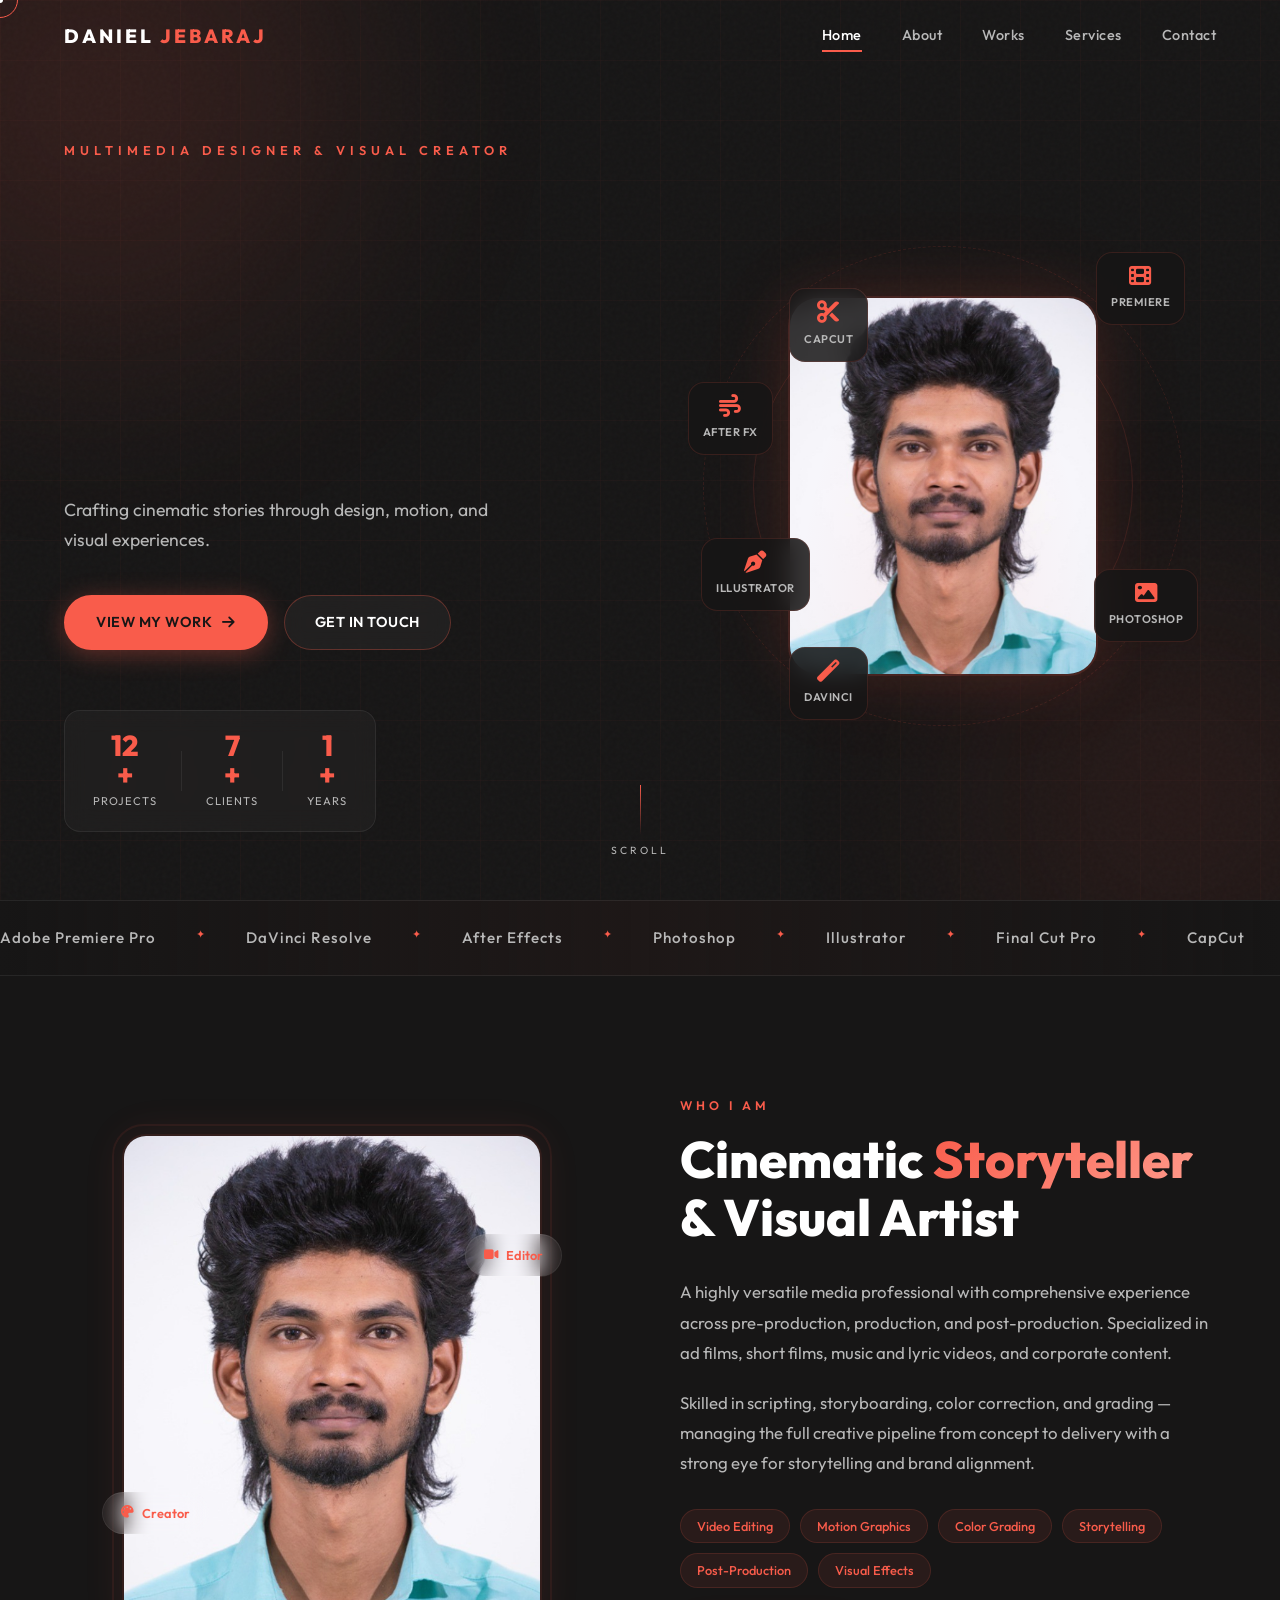
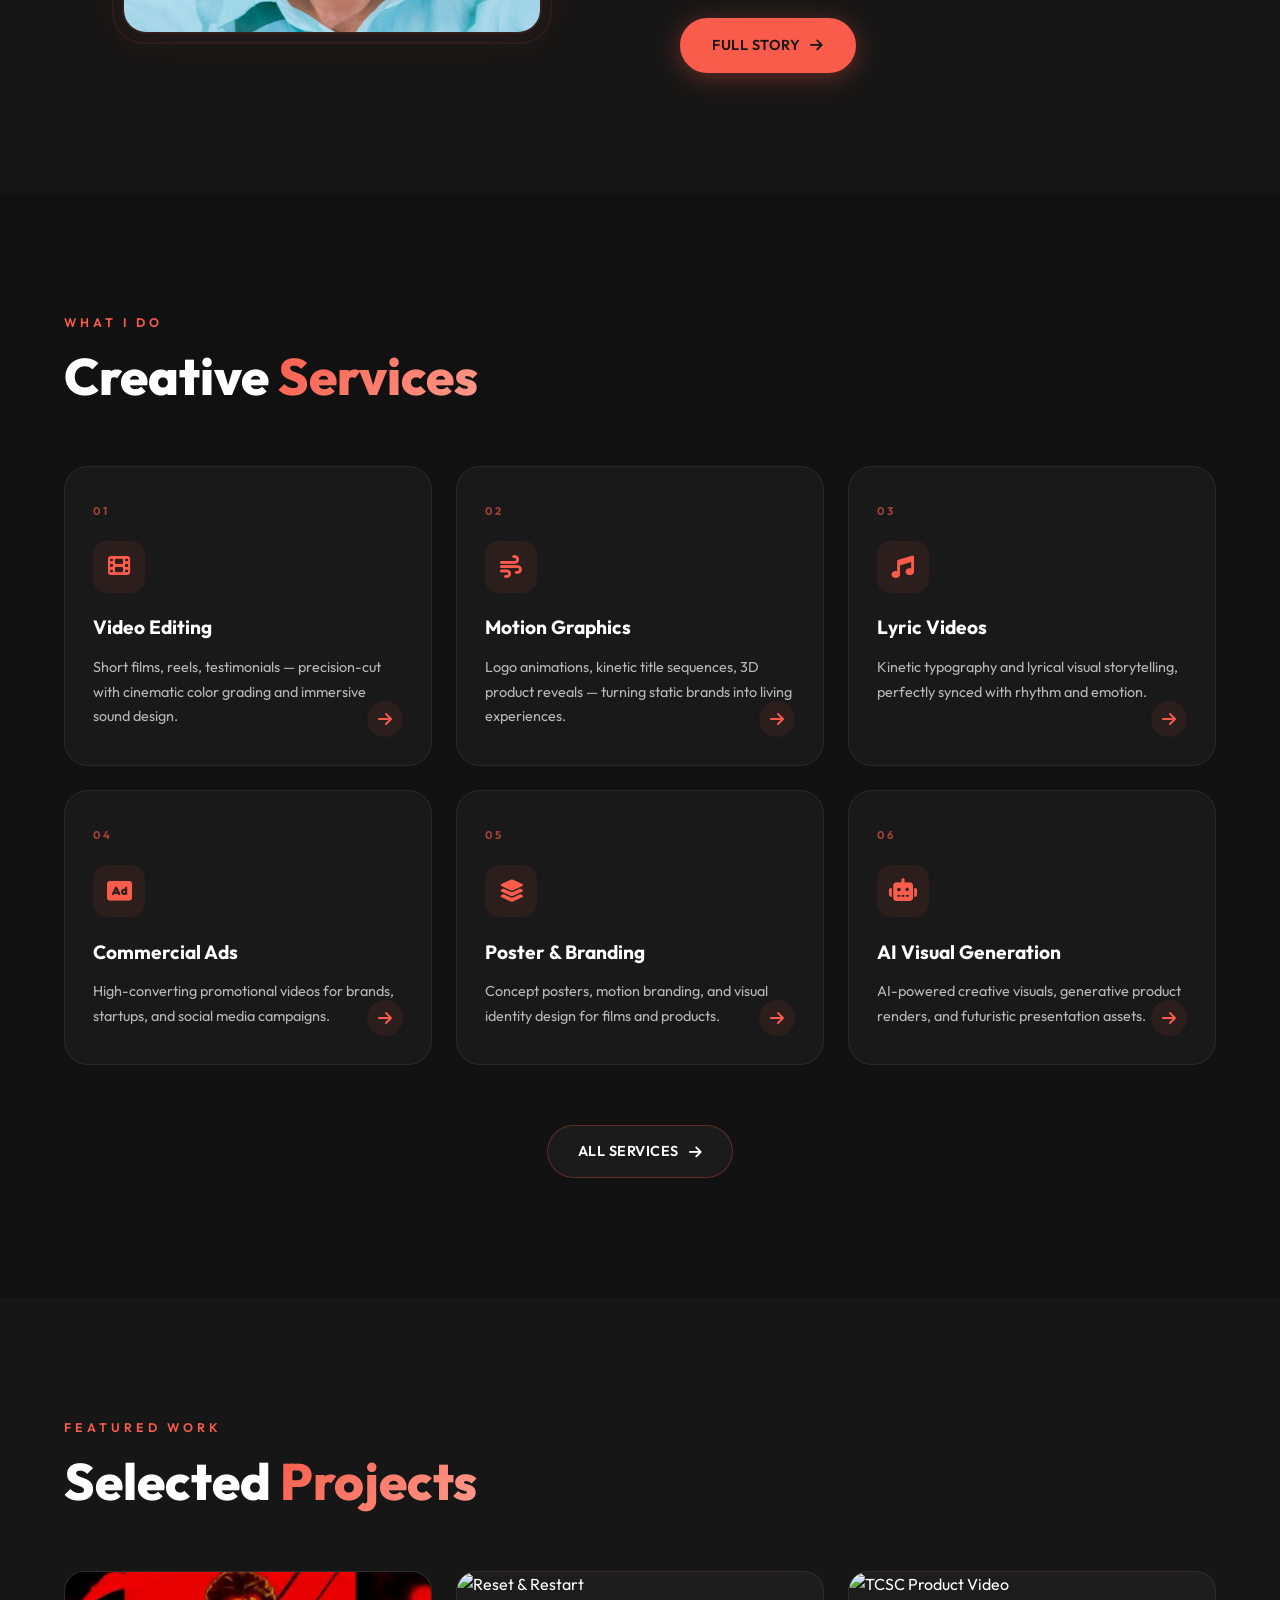
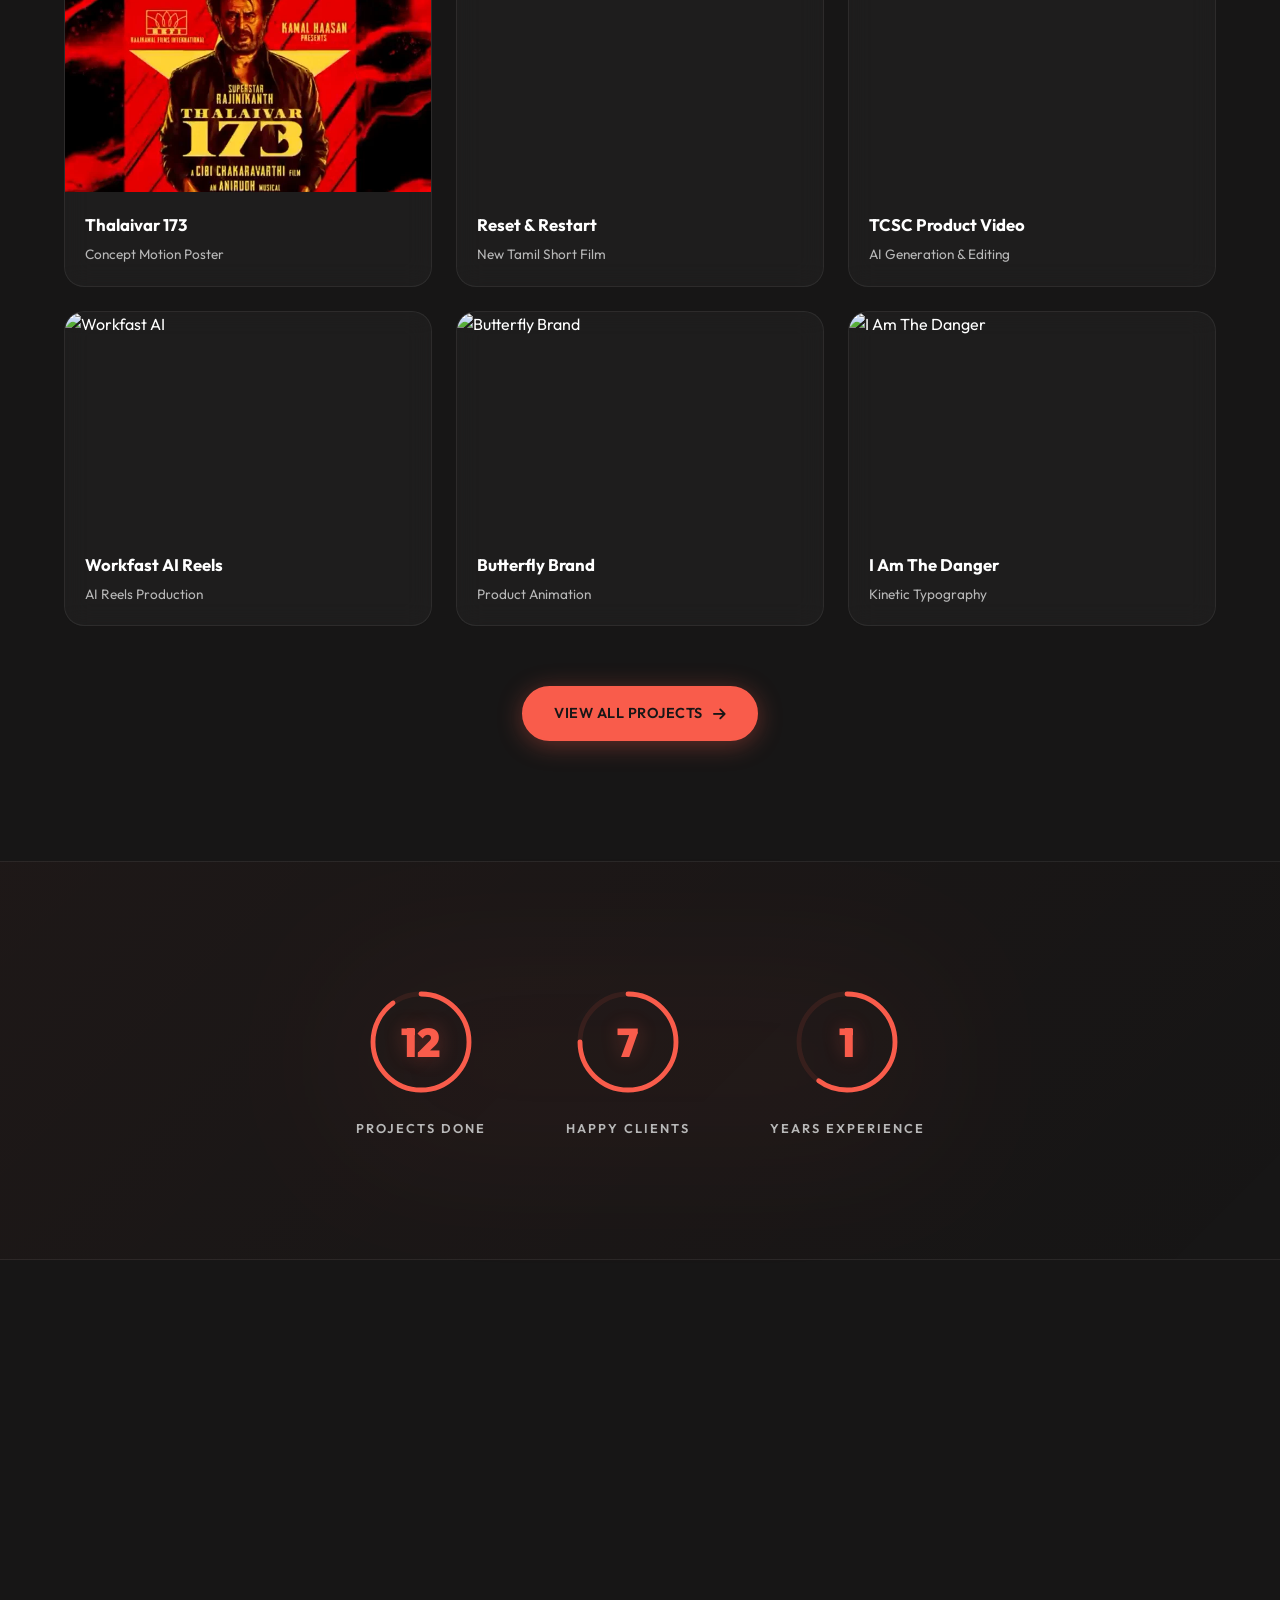
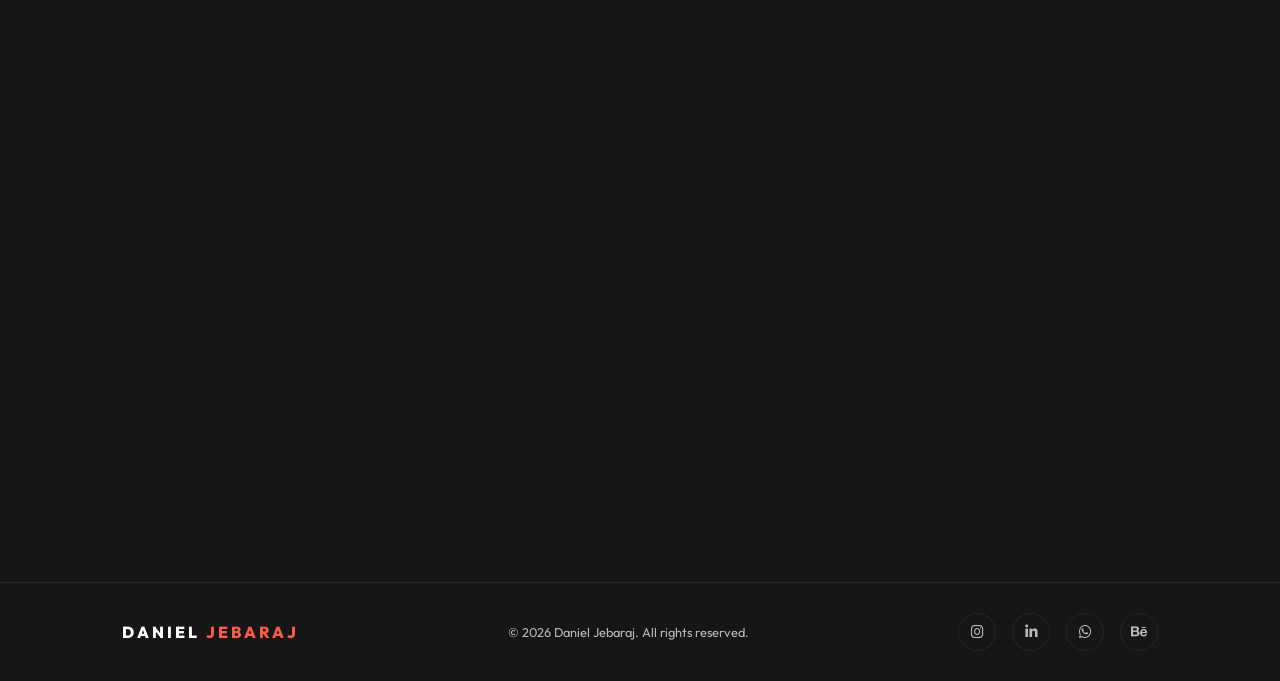
==== commit 9b11a2ad: "Initial commit - DJ Creative Core" ====
--- a/index.html
+++ b/index.html
@@ -3,133 +3,499 @@
 <head>
   <meta charset="UTF-8" />
   <meta name="viewport" content="width=device-width, initial-scale=1.0" />
-  <title>Daniel Jebaraj | Multimedia Designer</title>
+  <title>Daniel Jebaraj (DJ Thomas) | Multimedia Designer & Visual Creator</title>
+  <meta name="description" content="Portfolio of Daniel Jebaraj (DJ Thomas) – Multimedia Designer, Motion Graphics Artist & Visual Creator specializing in cinematic storytelling." />
+  <!-- Google Fonts -->
   <link rel="preconnect" href="https://fonts.googleapis.com">
   <link rel="preconnect" href="https://fonts.gstatic.com" crossorigin>
-  <!-- Using Inter or Roboto, let's use Inter for that clean look, plus a display font for the huge text, maybe Anton or Oswald, or just bold Inter -->
-  <link href="https://fonts.googleapis.com/css2?family=Inter:wght@400;500;600;700;800;900&family=Oswald:wght@600;700&display=swap" rel="stylesheet">
+  <link href="https://fonts.googleapis.com/css2?family=Outfit:wght@300;400;500;600;700;800;900&display=swap" rel="stylesheet">
+  <!-- Font Awesome -->
   <link rel="stylesheet" href="https://cdnjs.cloudflare.com/ajax/libs/font-awesome/6.4.0/css/all.min.css">
+  <!-- Main CSS -->
   <link rel="stylesheet" href="style.css">
 </head>
-<body class="light-theme">
+<body>
+
+  <!-- Custom Cursor -->
+  <div class="cursor" id="cursor">
+    <div class="cursor-ring" id="cursor-ring"></div>
+    <div class="cursor-dot" id="cursor-dot"></div>
+    <div class="cursor-text" id="cursor-text"></div>
+  </div>
+
+  <!-- Noise Texture Overlay -->
+  <div class="noise-overlay"></div>
+
+  <!-- Animated Grid Lines Background -->
+  <div class="bg-grid"></div>
+
+  <!-- Floating Particles -->
+  <div class="particles-container" id="particles"></div>
 
   <!-- ═══════════════════════════════════════════ NAVBAR ═══ -->
-  <nav class="navbar light-nav">
-    <div class="nav-brand">
-      <div class="nav-logo-mark">
-        <span class="d">D</span><span class="j">J</span>
-      </div>
-      <div class="nav-logo-text">
-        <h1 class="nav-name">DANIEL JEBARAJ</h1>
-        <p class="nav-sub">DJ THOMAS</p>
-        <p class="nav-tag">MULTIMEDIA DESIGNER & VISUAL CREATOR</p>
-      </div>
-    </div>
-    <div class="nav-links">
-      <a href="index.html" class="nav-link active">HOME</a>
-      <a href="about.html" class="nav-link">ABOUT</a>
-      <a href="services.html" class="nav-link">SERVICES</a>
-      <a href="works.html" class="nav-link">PORTFOLIO</a>
-      <a href="#contact" class="nav-link">CONTACT</a>
+  <nav class="navbar" id="navbar">
+    <div class="nav-logo">
+      <span class="logo-text">DANIEL <span class="accent">JEBARAJ</span></span>
+    </div>
+    <div class="nav-links" id="nav-links">
+      <a href="index.html" class="nav-link active" data-scroll="home">Home</a>
+      <a href="about.html" class="nav-link">About</a>
+      <a href="works.html" class="nav-link">Works</a>
+      <a href="services.html" class="nav-link">Services</a>
+      <a href="#contact" class="nav-link" data-scroll="contact">Contact</a>
+    </div>
+    <div class="nav-menu-btn" id="menu-btn">
+      <span></span><span></span><span></span>
     </div>
   </nav>
 
   <!-- ═══════════════════════════════════════════ HERO ═══ -->
-  <section class="hero-light">
-    <div class="container hero-grid">
-      <div class="hero-content">
-        <p class="hero-greeting">Hello, I'm Daniel Jebaraj (DJ Thomas)</p>
-        <h1 class="hero-huge-title">
-          <span class="word-design">DESIGN.</span><br>
-          <span class="word-animate">ANIMATE.</span><br>
-          <span class="word-inspire">INSPIRE.</span>
-        </h1>
-        <div class="hero-divider"></div>
-        <p class="hero-description">
-          Turning Ideas Into Visual Stories<br>
-          That Engage and Inspire.
-        </p>
-        <div class="hero-actions">
-          <a href="works.html" class="btn btn-purple">
-            VIEW MY WORK <i class="fas fa-arrow-right"></i>
+  <section id="home" class="hero-section">
+
+    <!-- Background Radial Glow -->
+    <div class="hero-glow hero-glow-1"></div>
+    <div class="hero-glow hero-glow-2"></div>
+
+    <!-- Left: Text content -->
+    <div class="hero-left">
+      <p class="hero-eyebrow" data-reveal>Multimedia Designer & Visual Creator</p>
+      <h1 class="hero-headline">
+        <span class="headline-line" data-reveal-line>
+          <span class="line-inner">DANIEL.</span>
+        </span>
+        <span class="headline-line" data-reveal-line>
+          <span class="line-inner">CREATE.</span>
+        </span>
+        <span class="headline-line" data-reveal-line>
+          <span class="line-inner accent-coral">INSPIRE.</span>
+        </span>
+      </h1>
+      <p class="hero-tagline" data-reveal>
+        Crafting cinematic stories through design, motion, and visual experiences.
+      </p>
+      <div class="hero-cta" data-reveal>
+        <a href="works.html" class="btn btn-primary magnetic" data-cursor-text="View Work">
+          <span>View My Work</span>
+          <i class="fas fa-arrow-right btn-arrow"></i>
+        </a>
+        <a href="#contact" class="btn btn-glass magnetic" data-cursor-text="Say Hello">
+          <span>Get In Touch</span>
+        </a>
+      </div>
+      <div class="hero-stats" data-reveal>
+        <div class="stat-chip">
+          <span class="stat-num" data-target="50">0</span><span>+</span>
+          <span class="stat-label">Projects</span>
+        </div>
+        <div class="stat-divider"></div>
+        <div class="stat-chip">
+          <span class="stat-num" data-target="30">0</span><span>+</span>
+          <span class="stat-label">Clients</span>
+        </div>
+        <div class="stat-divider"></div>
+        <div class="stat-chip">
+          <span class="stat-num" data-target="5">0</span><span>+</span>
+          <span class="stat-label">Years</span>
+        </div>
+      </div>
+    </div>
+
+    <!-- Right: Floating Profile Portrait -->
+    <div class="hero-right" data-reveal>
+      <div class="portrait-wrapper" id="portrait-wrapper">
+        <!-- Orbital Ring -->
+        <div class="orbit-ring orbit-1"></div>
+        <div class="orbit-ring orbit-2"></div>
+
+        <!-- Profile Image -->
+        <div class="portrait-frame" id="portrait-frame">
+          <img src="profile.png" alt="Daniel Jebaraj" class="portrait-img" id="portrait-img">
+          <div class="portrait-sweep"></div>
+          <div class="portrait-glow"></div>
+        </div>
+
+        <!-- Floating Software Icons -->
+        <div class="floating-icon icon-premiere" data-icon title="Adobe Premiere Pro">
+          <i class="fas fa-film"></i>
+          <span>Premiere</span>
+        </div>
+        <div class="floating-icon icon-ae" data-icon title="After Effects">
+          <i class="fas fa-wind"></i>
+          <span>After FX</span>
+        </div>
+        <div class="floating-icon icon-ps" data-icon title="Photoshop">
+          <i class="fas fa-image"></i>
+          <span>Photoshop</span>
+        </div>
+        <div class="floating-icon icon-ai" data-icon title="Illustrator">
+          <i class="fas fa-pen-nib"></i>
+          <span>Illustrator</span>
+        </div>
+        <div class="floating-icon icon-davinci" data-icon title="DaVinci Resolve">
+          <i class="fas fa-magic"></i>
+          <span>DaVinci</span>
+        </div>
+        <div class="floating-icon icon-capcut" data-icon title="CapCut">
+          <i class="fas fa-cut"></i>
+          <span>CapCut</span>
+        </div>
+      </div>
+    </div>
+
+    <!-- Scroll Indicator -->
+    <div class="scroll-indicator">
+      <div class="scroll-line"></div>
+      <span>Scroll</span>
+    </div>
+  </section>
+
+  <!-- ═══════════════════════════════════════════ MARQUEE ═══ -->
+  <div class="marquee-section">
+    <div class="marquee-track">
+      <div class="marquee-content" id="marquee-inner">
+        <span>Adobe Premiere Pro</span><span class="dot">✦</span>
+        <span>DaVinci Resolve</span><span class="dot">✦</span>
+        <span>After Effects</span><span class="dot">✦</span>
+        <span>Photoshop</span><span class="dot">✦</span>
+        <span>Illustrator</span><span class="dot">✦</span>
+        <span>Final Cut Pro</span><span class="dot">✦</span>
+        <span>CapCut</span><span class="dot">✦</span>
+        <span>V-MIX</span><span class="dot">✦</span>
+        <span>Canva</span><span class="dot">✦</span>
+        <span>Unreal Engine 5</span><span class="dot">✦</span>
+        <span>AI Techniques</span><span class="dot">✦</span>
+        <span>Adobe Premiere Pro</span><span class="dot">✦</span>
+        <span>DaVinci Resolve</span><span class="dot">✦</span>
+        <span>After Effects</span><span class="dot">✦</span>
+        <span>Photoshop</span><span class="dot">✦</span>
+        <span>Illustrator</span><span class="dot">✦</span>
+        <span>Final Cut Pro</span><span class="dot">✦</span>
+        <span>CapCut</span><span class="dot">✦</span>
+        <span>V-MIX</span><span class="dot">✦</span>
+        <span>Canva</span><span class="dot">✦</span>
+        <span>Unreal Engine 5</span><span class="dot">✦</span>
+        <span>AI Techniques</span><span class="dot">✦</span>
+      </div>
+    </div>
+  </div>
+
+  <!-- ═══════════════════════════════════════════ ABOUT PREVIEW ═══ -->
+  <section id="about" class="about-preview section-padding">
+    <div class="container">
+      <div class="about-grid">
+        <div class="about-img-col" data-scroll-reveal="left">
+          <div class="about-img-frame">
+            <img src="profile.png" alt="Daniel Jebaraj" class="about-portrait">
+            <div class="about-img-border"></div>
+            <div class="about-badge badge-a glass">
+              <i class="fas fa-video"></i> Editor
+            </div>
+            <div class="about-badge badge-b glass">
+              <i class="fas fa-palette"></i> Creator
+            </div>
+          </div>
+        </div>
+        <div class="about-text-col" data-scroll-reveal="right">
+          <p class="section-eyebrow">Who I Am</p>
+          <h2 class="section-title">Cinematic <span class="gradient-text">Storyteller</span><br>& Visual Artist</h2>
+          <p class="body-text">
+            A highly versatile media professional with comprehensive experience across pre-production, production, and post-production. Specialized in ad films, short films, music and lyric videos, and corporate content.
+          </p>
+          <p class="body-text">
+            Skilled in scripting, storyboarding, color correction, and grading — managing the full creative pipeline from concept to delivery with a strong eye for storytelling and brand alignment.
+          </p>
+          <div class="skill-tags">
+            <span class="skill-tag">Video Editing</span>
+            <span class="skill-tag">Motion Graphics</span>
+            <span class="skill-tag">Color Grading</span>
+            <span class="skill-tag">Storytelling</span>
+            <span class="skill-tag">Post-Production</span>
+            <span class="skill-tag">Visual Effects</span>
+          </div>
+          <a href="about.html" class="btn btn-primary magnetic" style="margin-top:30px;">
+            <span>Full Story</span>
+            <i class="fas fa-arrow-right btn-arrow"></i>
           </a>
-          <a href="#contact" class="btn btn-outline">
-            HIRE ME <i class="fas fa-user"></i>
+        </div>
+      </div>
+    </div>
+  </section>
+
+  <!-- ═══════════════════════════════════════════ SERVICES ═══ -->
+  <section id="services" class="services-section section-padding">
+    <div class="container">
+      <div class="section-header" data-scroll-reveal>
+        <p class="section-eyebrow">What I Do</p>
+        <h2 class="section-title">Creative <span class="gradient-text">Services</span></h2>
+      </div>
+      <div class="services-grid-premium">
+        <div class="service-card-premium glass magnetic" data-cursor-text="Explore" data-scroll-reveal>
+          <div class="service-num">01</div>
+          <div class="service-icon-wrap">
+            <i class="fas fa-film"></i>
+          </div>
+          <h3>Video Editing</h3>
+          <p>Short films, reels, testimonials — precision-cut with cinematic color grading and immersive sound design.</p>
+          <div class="service-arrow"><i class="fas fa-arrow-right"></i></div>
+        </div>
+        <div class="service-card-premium glass magnetic" data-cursor-text="Explore" data-scroll-reveal>
+          <div class="service-num">02</div>
+          <div class="service-icon-wrap">
+            <i class="fas fa-wind"></i>
+          </div>
+          <h3>Motion Graphics</h3>
+          <p>Logo animations, kinetic title sequences, 3D product reveals — turning static brands into living experiences.</p>
+          <div class="service-arrow"><i class="fas fa-arrow-right"></i></div>
+        </div>
+        <div class="service-card-premium glass magnetic" data-cursor-text="Explore" data-scroll-reveal>
+          <div class="service-num">03</div>
+          <div class="service-icon-wrap">
+            <i class="fas fa-music"></i>
+          </div>
+          <h3>Lyric Videos</h3>
+          <p>Kinetic typography and lyrical visual storytelling, perfectly synced with rhythm and emotion.</p>
+          <div class="service-arrow"><i class="fas fa-arrow-right"></i></div>
+        </div>
+        <div class="service-card-premium glass magnetic" data-cursor-text="Explore" data-scroll-reveal>
+          <div class="service-num">04</div>
+          <div class="service-icon-wrap">
+            <i class="fas fa-ad"></i>
+          </div>
+          <h3>Commercial Ads</h3>
+          <p>High-converting promotional videos for brands, startups, and social media campaigns.</p>
+          <div class="service-arrow"><i class="fas fa-arrow-right"></i></div>
+        </div>
+        <div class="service-card-premium glass magnetic" data-cursor-text="Explore" data-scroll-reveal>
+          <div class="service-num">05</div>
+          <div class="service-icon-wrap">
+            <i class="fas fa-layer-group"></i>
+          </div>
+          <h3>Poster & Branding</h3>
+          <p>Concept posters, motion branding, and visual identity design for films and products.</p>
+          <div class="service-arrow"><i class="fas fa-arrow-right"></i></div>
+        </div>
+        <div class="service-card-premium glass magnetic" data-cursor-text="Explore" data-scroll-reveal>
+          <div class="service-num">06</div>
+          <div class="service-icon-wrap">
+            <i class="fas fa-robot"></i>
+          </div>
+          <h3>AI Visual Generation</h3>
+          <p>AI-powered creative visuals, generative product renders, and futuristic presentation assets.</p>
+          <div class="service-arrow"><i class="fas fa-arrow-right"></i></div>
+        </div>
+      </div>
+      <div class="section-cta" data-scroll-reveal>
+        <a href="services.html" class="btn btn-glass magnetic">
+          <span>All Services</span>
+          <i class="fas fa-arrow-right btn-arrow"></i>
+        </a>
+      </div>
+    </div>
+  </section>
+
+  <!-- ═══════════════════════════════════════════ FEATURED WORK ═══ -->
+  <section id="portfolio" class="portfolio-section section-padding">
+    <div class="container">
+      <div class="section-header" data-scroll-reveal>
+        <p class="section-eyebrow">Featured Work</p>
+        <h2 class="section-title">Selected <span class="gradient-text">Projects</span></h2>
+      </div>
+      <div class="portfolio-grid-premium">
+
+        <a href="thalaivar-173.html" class="project-card-premium glass" data-cursor-text="Open Case Study" data-scroll-reveal>
+          <div class="project-thumb">
+            <img src="thalaivar-173.png" alt="Thalaivar 173">
+            <div class="project-overlay">
+              <span class="project-tag">Motion Poster</span>
+              <span class="project-view"><i class="fas fa-eye"></i> View</span>
+            </div>
+          </div>
+          <div class="project-info">
+            <h3>Thalaivar 173</h3>
+            <p>Concept Motion Poster</p>
+          </div>
+        </a>
+
+        <a href="https://youtu.be/_Hz98tAjvkM" target="_blank" class="project-card-premium glass" data-cursor-text="Play Video" data-scroll-reveal>
+          <div class="project-thumb">
+            <img src="https://img.youtube.com/vi/_Hz98tAjvkM/maxresdefault.jpg" alt="Reset & Restart">
+            <div class="project-overlay">
+              <span class="project-tag">Short Film</span>
+              <span class="project-view"><i class="fas fa-play"></i> Play</span>
+            </div>
+          </div>
+          <div class="project-info">
+            <h3>Reset & Restart</h3>
+            <p>New Tamil Short Film</p>
+          </div>
+        </a>
+
+        <a href="https://www.behance.net/gallery/250370231/TCSC-PRODUCT-VIDEO-AI-GENERATION" target="_blank" class="project-card-premium glass" data-cursor-text="View Project" data-scroll-reveal>
+          <div class="project-thumb">
+            <img src="https://images.unsplash.com/photo-1634017839464-5c339ebe3cb4?q=80&w=2000&auto=format&fit=crop" alt="TCSC Product Video">
+            <div class="project-overlay">
+              <span class="project-tag">AI Generation</span>
+              <span class="project-view"><i class="fab fa-behance"></i> View</span>
+            </div>
+          </div>
+          <div class="project-info">
+            <h3>TCSC Product Video</h3>
+            <p>AI Generation & Editing</p>
+          </div>
+        </a>
+
+        <a href="https://www.behance.net/gallery/250370517/WORKFAST-AI-REELS-EDIT" target="_blank" class="project-card-premium glass" data-cursor-text="View Project" data-scroll-reveal>
+          <div class="project-thumb">
+            <img src="https://images.unsplash.com/photo-1620712943543-bcc4688e7485?q=80&w=2000&auto=format&fit=crop" alt="Workfast AI">
+            <div class="project-overlay">
+              <span class="project-tag">Reels Edit</span>
+              <span class="project-view"><i class="fab fa-behance"></i> View</span>
+            </div>
+          </div>
+          <div class="project-info">
+            <h3>Workfast AI Reels</h3>
+            <p>AI Reels Production</p>
+          </div>
+        </a>
+
+        <a href="https://www.behance.net/gallery/229267161/Butterfly-Brand-Product-Animation-Motion-Graphics" target="_blank" class="project-card-premium glass" data-cursor-text="View Project" data-scroll-reveal>
+          <div class="project-thumb">
+            <img src="https://images.unsplash.com/photo-1626785774573-4b799314346d?q=80&w=2070&auto=format&fit=crop" alt="Butterfly Brand">
+            <div class="project-overlay">
+              <span class="project-tag">Motion Graphics</span>
+              <span class="project-view"><i class="fab fa-behance"></i> View</span>
+            </div>
+          </div>
+          <div class="project-info">
+            <h3>Butterfly Brand</h3>
+            <p>Product Animation</p>
+          </div>
+        </a>
+
+        <a href="https://www.behance.net/gallery/235922801/I-AM-THE-DANGER-LYRIC-VIDEO" target="_blank" class="project-card-premium glass" data-cursor-text="View Project" data-scroll-reveal>
+          <div class="project-thumb">
+            <img src="https://images.unsplash.com/photo-1514525253440-b393452e8d26?q=80&w=1974&auto=format&fit=crop" alt="I Am The Danger">
+            <div class="project-overlay">
+              <span class="project-tag">Lyric Video</span>
+              <span class="project-view"><i class="fab fa-behance"></i> View</span>
+            </div>
+          </div>
+          <div class="project-info">
+            <h3>I Am The Danger</h3>
+            <p>Kinetic Typography</p>
+          </div>
+        </a>
+
+      </div>
+      <div class="section-cta" data-scroll-reveal>
+        <a href="works.html" class="btn btn-primary magnetic" data-cursor-text="View All">
+          <span>View All Projects</span>
+          <i class="fas fa-arrow-right btn-arrow"></i>
+        </a>
+      </div>
+    </div>
+  </section>
+
+  <!-- ═══════════════════════════════════════════ STATS ═══ -->
+  <section class="stats-section section-padding">
+    <div class="stats-glow"></div>
+    <div class="container">
+      <div class="stats-grid" data-scroll-reveal>
+        <div class="stat-block">
+          <div class="stat-circle">
+            <svg viewBox="0 0 100 100"><circle class="stat-track" cx="50" cy="50" r="40"/><circle class="stat-progress" cx="50" cy="50" r="40" data-percent="90"/></svg>
+            <span class="stat-big-num" data-target="50">0</span>
+          </div>
+          <span class="stat-big-label">Projects Done</span>
+        </div>
+        <div class="stat-block">
+          <div class="stat-circle">
+            <svg viewBox="0 0 100 100"><circle class="stat-track" cx="50" cy="50" r="40"/><circle class="stat-progress" cx="50" cy="50" r="40" data-percent="75"/></svg>
+            <span class="stat-big-num" data-target="30">0</span>
+          </div>
+          <span class="stat-big-label">Happy Clients</span>
+        </div>
+        <div class="stat-block">
+          <div class="stat-circle">
+            <svg viewBox="0 0 100 100"><circle class="stat-track" cx="50" cy="50" r="40"/><circle class="stat-progress" cx="50" cy="50" r="40" data-percent="60"/></svg>
+            <span class="stat-big-num" data-target="5">0</span>
+          </div>
+          <span class="stat-big-label">Years Experience</span>
+        </div>
+      </div>
+    </div>
+  </section>
+
+  <!-- ═══════════════════════════════════════════ CONTACT ═══ -->
+  <section id="contact" class="contact-section section-padding">
+    <div class="container">
+      <div class="contact-wrapper" data-scroll-reveal>
+        <div class="contact-headline">
+          <p class="section-eyebrow">Let's Connect</p>
+          <h2 class="contact-big-text" id="contact-typewriter">Let's Create Something Meaningful.</h2>
+          <div class="contact-glow-underline"></div>
+        </div>
+        <div class="contact-channels">
+          <a href="mailto:danielmariyathomas@gmail.com" class="contact-channel magnetic" data-cursor-text="Email">
+            <div class="channel-icon"><i class="fas fa-envelope"></i></div>
+            <div class="channel-info">
+              <span class="channel-label">Email</span>
+              <span class="channel-val">danielmariyathomas@gmail.com</span>
+            </div>
+            <i class="fas fa-arrow-right channel-arrow"></i>
           </a>
-        </div>
-      </div>
-      <div class="hero-image">
-        <!-- We use the profile.png provided by user -->
-        <img src="profile.png" alt="Daniel Jebaraj" class="profile-cutout">
+          <a href="https://wa.me/916383006957" target="_blank" class="contact-channel magnetic" data-cursor-text="WhatsApp">
+            <div class="channel-icon"><i class="fab fa-whatsapp"></i></div>
+            <div class="channel-info">
+              <span class="channel-label">WhatsApp</span>
+              <span class="channel-val">+91 63830 06957</span>
+            </div>
+            <i class="fas fa-arrow-right channel-arrow"></i>
+          </a>
+          <a href="https://in.linkedin.com/in/daniel-mariya-thomas-a54a65322" target="_blank" class="contact-channel magnetic" data-cursor-text="LinkedIn">
+            <div class="channel-icon"><i class="fab fa-linkedin-in"></i></div>
+            <div class="channel-info">
+              <span class="channel-label">LinkedIn</span>
+              <span class="channel-val">Daniel Mariya Thomas</span>
+            </div>
+            <i class="fas fa-arrow-right channel-arrow"></i>
+          </a>
+          <a href="https://www.instagram.com/_it.s_me_dj/" target="_blank" class="contact-channel magnetic" data-cursor-text="Instagram">
+            <div class="channel-icon"><i class="fab fa-instagram"></i></div>
+            <div class="channel-info">
+              <span class="channel-label">Instagram</span>
+              <span class="channel-val">@_it.s_me_dj</span>
+            </div>
+            <i class="fas fa-arrow-right channel-arrow"></i>
+          </a>
+          <a href="https://www.behance.net/dj_king_desiger" target="_blank" class="contact-channel magnetic" data-cursor-text="Portfolio">
+            <div class="channel-icon"><i class="fab fa-behance"></i></div>
+            <div class="channel-info">
+              <span class="channel-label">Behance</span>
+              <span class="channel-val">dj_king_desiger</span>
+            </div>
+            <i class="fas fa-arrow-right channel-arrow"></i>
+          </a>
+        </div>
       </div>
     </div>
   </section>
 
-  <!-- ═══════════════════════════════════════════ SERVICES ═══ -->
-  <section class="services-light">
-    <div class="container">
-      <div class="services-header">
-        <p class="services-eyebrow">WHAT I DO</p>
-        <h2 class="services-title">CREATIVE SERVICES</h2>
-      </div>
-      
-      <div class="services-card-grid">
-        <!-- Card 1 -->
-        <div class="service-dark-card">
-          <div class="service-icon">
-            <i class="fas fa-clapperboard"></i>
-          </div>
-          <h3>VIDEO EDITING</h3>
-          <p>Professional editing that brings your footage to life.</p>
-        </div>
-        <!-- Card 2 -->
-        <div class="service-dark-card">
-          <div class="service-icon">
-            <i class="fas fa-chart-line"></i> <!-- Approximating the graph icon -->
-          </div>
-          <h3>MOTION GRAPHICS</h3>
-          <p>Dynamic animations that communicate your messages.</p>
-        </div>
-        <!-- Card 3 -->
-        <div class="service-dark-card">
-          <div class="service-icon">
-            <i class="fas fa-camera"></i>
-          </div>
-          <h3>CONTENT CREATION</h3>
-          <p>Engaging content designed for impact and results.</p>
-        </div>
-        <!-- Card 4 -->
-        <div class="service-dark-card">
-          <div class="service-icon">
-            <i class="fas fa-pen-nib"></i>
-          </div>
-          <h3>SCRIPT WRITING</h3>
-          <p>Powerful scripts that tell stories and connect.</p>
-        </div>
-        <!-- Card 5 -->
-        <div class="service-dark-card">
-          <div class="service-icon">
-            <i class="fas fa-palette"></i>
-          </div>
-          <h3>COLOR GRADING</h3>
-          <p>Cinematic color correction that sets the mood.</p>
-        </div>
-        <!-- Card 6 -->
-        <div class="service-dark-card">
-          <div class="service-icon">
-            <i class="fas fa-bullhorn"></i>
-          </div>
-          <h3>SOCIAL MEDIA CONTENT</h3>
-          <p>Scroll-stopping content crafted for all platforms.</p>
-        </div>
-      </div>
-    </div>
-  </section>
-
-  <!-- Footer placeholder -->
-  <footer class="footer-light" style="padding: 40px; text-align: center; margin-top: 60px; color: #6b7280; border-top: 1px solid #e5e7eb;">
-    <p>&copy; 2026 Daniel Jebaraj. All rights reserved.</p>
+  <!-- ═══════════════════════════════════════════ FOOTER ═══ -->
+  <footer class="footer-premium">
+    <div class="container footer-inner">
+      <span class="footer-logo">DANIEL <span class="accent">JEBARAJ</span></span>
+      <p class="footer-copy">&copy; <span id="year"></span> Daniel Jebaraj. All rights reserved.</p>
+      <div class="footer-socials">
+        <a href="https://www.instagram.com/_it.s_me_dj/" target="_blank" class="footer-social magnetic"><i class="fab fa-instagram"></i></a>
+        <a href="https://in.linkedin.com/in/daniel-mariya-thomas-a54a65322" target="_blank" class="footer-social magnetic"><i class="fab fa-linkedin-in"></i></a>
+        <a href="https://wa.me/916383006957" target="_blank" class="footer-social magnetic"><i class="fab fa-whatsapp"></i></a>
+        <a href="https://www.behance.net/dj_king_desiger" target="_blank" class="footer-social magnetic"><i class="fab fa-behance"></i></a>
+      </div>
+    </div>
   </footer>
 
+  <!-- Main JS -->
+  <script src="main.js"></script>
 </body>
 </html>
--- a/style.css
+++ b/style.css
@@ -1,353 +1,893 @@
 /* ═══════════════════════════════════════════════════════════════════
-   DANIEL JEBARAJ – Light Theme Interface
+   DANIEL JEBARAJ – Premium Portfolio CSS
+   Army Black #171616 | Algerian Coral #F95C4B
    ═══════════════════════════════════════════════════════════════════ */
 
 /* ─── CSS Variables ─── */
 :root {
-  --purple: #8B5CF6;
-  --purple-dark: #7C3AED;
-  --bg-light: #FFFFFF;
-  --text-main: #111827;
-  --text-muted: #4B5563;
-  --card-bg: #111827;
-  --card-icon: #A78BFA;
-  --font-sans: 'Inter', sans-serif;
-  --font-display: 'Oswald', 'Inter', sans-serif;
+  --coral: #F95C4B;
+  --coral-dark: #D44738;
+  --coral-glow: rgba(249, 92, 75, 0.35);
+  --coral-subtle: rgba(249, 92, 75, 0.08);
+  --bg: #171616;
+  --bg-2: #1e1c1c;
+  --glass: rgba(255,255,255,0.03);
+  --glass-border: rgba(255,255,255,0.07);
+  --white: #FFFFFF;
+  --gray: #B8B8B8;
+  --gray-dim: #666;
+  --font: 'Outfit', sans-serif;
+  --ease-out: cubic-bezier(0.16, 1, 0.3, 1);
+  --ease-in-out: cubic-bezier(0.76, 0, 0.24, 1);
+  --nav-h: 72px;
 }
 
 /* ─── Reset & Base ─── */
 *, *::before, *::after { margin:0; padding:0; box-sizing:border-box; }
 html { scroll-behavior: smooth; font-size: 16px; }
-
-body.light-theme {
-  font-family: var(--font-sans);
-  background: var(--bg-light);
-  color: var(--text-main);
-  line-height: 1.5;
+body {
+  font-family: var(--font);
+  background: var(--bg);
+  color: var(--white);
   overflow-x: hidden;
-}
-
+  cursor: none;
+  line-height: 1.6;
+}
 a { text-decoration: none; color: inherit; }
 img { max-width: 100%; display: block; }
-.container { max-width: 1200px; margin: 0 auto; padding: 0 5%; }
+.container { max-width: 1280px; margin: 0 auto; padding: 0 5%; }
+.section-padding { padding: 120px 0; }
+
+/* ─── Noise Texture ─── */
+.noise-overlay {
+  position: fixed; inset: 0; z-index: 1; pointer-events: none;
+  background-image: url("data:image/svg+xml,%3Csvg viewBox='0 0 256 256' xmlns='http://www.w3.org/2000/svg'%3E%3Cfilter id='noise'%3E%3CfeTurbulence type='fractalNoise' baseFrequency='0.9' numOctaves='4' stitchTiles='stitch'/%3E%3C/filter%3E%3Crect width='100%25' height='100%25' filter='url(%23noise)' opacity='1'/%3E%3C/svg%3E");
+  opacity: 0.025;
+}
+
+/* ─── Animated Grid Lines ─── */
+.bg-grid {
+  position: fixed; inset: 0; z-index: 0; pointer-events: none;
+  background-image:
+    linear-gradient(rgba(249,92,75,0.03) 1px, transparent 1px),
+    linear-gradient(90deg, rgba(249,92,75,0.03) 1px, transparent 1px);
+  background-size: 60px 60px;
+  animation: gridDrift 30s linear infinite;
+}
+@keyframes gridDrift {
+  0% { transform: translate(0,0); }
+  100% { transform: translate(60px, 60px); }
+}
+
+/* ─── Particles ─── */
+.particles-container {
+  position: fixed; inset: 0; z-index: 0; pointer-events: none; overflow: hidden;
+}
+.particle {
+  position: absolute;
+  width: 2px; height: 2px;
+  background: var(--coral);
+  border-radius: 50%;
+  opacity: 0;
+  animation: particleFloat linear infinite;
+}
+@keyframes particleFloat {
+  0% { opacity: 0; transform: translateY(0) scale(0); }
+  10% { opacity: 0.6; transform: translateY(-20px) scale(1); }
+  90% { opacity: 0.3; }
+  100% { opacity: 0; transform: translateY(-100vh) scale(0.5); }
+}
+
+/* ─── Custom Cursor ─── */
+.cursor {
+  position: fixed; top: 0; left: 0; z-index: 9999; pointer-events: none;
+  transform: translate(-50%, -50%);
+}
+.cursor-ring {
+  width: 36px; height: 36px;
+  border: 1.5px solid var(--coral);
+  border-radius: 50%;
+  position: absolute;
+  top: 50%; left: 50%;
+  transform: translate(-50%, -50%);
+  transition: width 0.4s var(--ease-out), height 0.4s var(--ease-out), opacity 0.3s, background 0.3s;
+}
+.cursor-dot {
+  width: 6px; height: 6px;
+  background: var(--white);
+  border-radius: 50%;
+  position: absolute;
+  top: 50%; left: 50%;
+  transform: translate(-50%, -50%);
+  transition: transform 0.2s var(--ease-out), background 0.3s;
+}
+.cursor-text {
+  position: absolute;
+  white-space: nowrap;
+  font-size: 0.7rem;
+  font-weight: 600;
+  letter-spacing: 1.5px;
+  text-transform: uppercase;
+  color: var(--white);
+  top: 50%; left: 50%;
+  transform: translate(-50%, -50%);
+  opacity: 0;
+  transition: opacity 0.3s;
+  pointer-events: none;
+}
+.cursor.hover .cursor-ring { width: 60px; height: 60px; background: var(--coral-subtle); border-color: var(--coral); }
+.cursor.hover .cursor-dot { transform: translate(-50%,-50%) scale(0); }
+.cursor.hover .cursor-text { opacity: 1; }
+.cursor.clicking .cursor-ring { width: 28px; height: 28px; }
 
 /* ─── Navbar ─── */
-.navbar.light-nav {
-  display: flex;
-  align-items: center;
-  justify-content: space-between;
-  padding: 30px 5%;
-  background: var(--bg-light);
-}
-
-.nav-brand {
-  display: flex;
-  align-items: center;
-  gap: 15px;
-}
-
-.nav-logo-mark {
-  font-size: 2.5rem;
-  font-weight: 900;
-  display: flex;
-  align-items: center;
-  line-height: 1;
-}
-
-.nav-logo-mark .d {
-  color: var(--text-main);
-}
-.nav-logo-mark .j {
-  color: var(--purple);
-}
-
-.nav-logo-text {
-  display: flex;
-  flex-direction: column;
-}
-
-.nav-name {
-  font-size: 1.1rem;
-  font-weight: 700;
-  letter-spacing: 0.5px;
-  line-height: 1.2;
-}
-
-.nav-sub {
-  font-size: 1.1rem;
-  font-weight: 600;
-  color: var(--purple-dark);
-  line-height: 1.2;
-}
-
-.nav-tag {
-  font-size: 0.6rem;
-  text-transform: uppercase;
-  letter-spacing: 0.5px;
-  color: var(--text-muted);
-  margin-top: 2px;
-}
-
-.nav-links {
-  display: flex;
-  gap: 30px;
-}
-
+.navbar {
+  position: fixed; top: 0; left: 0; width: 100%; height: var(--nav-h); z-index: 1000;
+  display: flex; align-items: center; justify-content: space-between;
+  padding: 0 5%;
+  transition: background 0.5s, backdrop-filter 0.5s, border-bottom 0.5s;
+}
+.navbar.scrolled {
+  background: rgba(23,22,22,0.85);
+  backdrop-filter: blur(20px);
+  -webkit-backdrop-filter: blur(20px);
+  border-bottom: 1px solid var(--glass-border);
+}
+.nav-logo .logo-text {
+  font-weight: 800; font-size: 1.2rem; letter-spacing: 3px;
+}
+.nav-links { display: flex; gap: 40px; align-items: center; }
 .nav-link {
-  font-size: 0.9rem;
-  font-weight: 600;
-  color: var(--text-main);
-  text-transform: uppercase;
-  transition: color 0.3s;
-  position: relative;
-}
-
-.nav-link:hover, .nav-link.active {
-  color: var(--text-main);
-}
-
-.nav-link.active::after {
+  font-size: 0.9rem; font-weight: 500; color: var(--gray);
+  position: relative; transition: color 0.3s; letter-spacing: 0.5px;
+}
+.nav-link::after {
   content: '';
-  position: absolute;
-  bottom: -6px;
-  left: 0;
-  width: 100%;
-  height: 2px;
-  background: var(--purple);
-}
-
-/* ─── Hero Section ─── */
-.hero-light {
-  padding: 60px 0 100px;
-}
-
-.hero-grid {
+  position: absolute; bottom: -4px; left: 0;
+  width: 0; height: 1.5px;
+  background: var(--coral);
+  transition: width 0.4s var(--ease-out);
+}
+.nav-link:hover, .nav-link.active { color: var(--white); }
+.nav-link:hover::after, .nav-link.active::after { width: 100%; }
+.btn-nav-inline {
+  padding: 8px 20px; border: 1px solid var(--coral); border-radius: 30px;
+  color: var(--coral); font-size: 0.85rem;
+  transition: background 0.3s, color 0.3s;
+}
+.btn-nav-inline:hover { background: var(--coral); color: var(--bg); }
+.nav-menu-btn {
+  display: none; flex-direction: column; gap: 5px; cursor: pointer;
+}
+.nav-menu-btn span {
+  display: block; width: 26px; height: 2px;
+  background: var(--white); border-radius: 2px;
+  transition: transform 0.4s, opacity 0.4s;
+}
+.accent { color: var(--coral); }
+
+/* ─── Buttons ─── */
+.btn {
+  display: inline-flex; align-items: center; gap: 10px;
+  padding: 14px 30px; border-radius: 50px;
+  font-family: var(--font); font-size: 0.9rem; font-weight: 600;
+  letter-spacing: 0.5px; text-transform: uppercase;
+  cursor: none; transition: all 0.4s var(--ease-out);
+  position: relative; overflow: hidden;
+}
+.btn-primary {
+  background: var(--coral); color: var(--bg);
+  border: 2px solid var(--coral);
+  box-shadow: 0 4px 25px var(--coral-glow);
+}
+.btn-primary::before {
+  content: '';
+  position: absolute; inset: 0;
+  background: var(--white);
+  transform: translateX(-105%);
+  transition: transform 0.5s var(--ease-in-out);
+  z-index: 0;
+}
+.btn-primary:hover::before { transform: translateX(0); }
+.btn-primary:hover { color: var(--bg); box-shadow: 0 8px 40px var(--coral-glow); }
+.btn-primary span, .btn-primary i { position: relative; z-index: 1; }
+.btn-glass {
+  background: rgba(255,255,255,0.04);
+  border: 1.5px solid rgba(249,92,75,0.3);
+  color: var(--white);
+  backdrop-filter: blur(10px);
+}
+.btn-glass:hover {
+  border-color: var(--coral);
+  box-shadow: 0 0 20px var(--coral-glow), inset 0 0 20px rgba(249,92,75,0.05);
+  transform: translateY(-2px);
+}
+.btn-arrow {
+  transition: transform 0.4s var(--ease-out);
+}
+.btn:hover .btn-arrow { transform: translateX(4px); }
+
+/* ─── Magnetic Button ─── */
+.magnetic { transform-style: preserve-3d; }
+
+/* ─── Section Common ─── */
+.section-eyebrow {
+  font-size: 0.78rem; font-weight: 600; letter-spacing: 4px;
+  text-transform: uppercase; color: var(--coral);
+  margin-bottom: 14px;
+}
+.section-title {
+  font-size: clamp(2.2rem, 4vw, 3.5rem);
+  font-weight: 800; line-height: 1.15;
+  margin-bottom: 30px;
+}
+.gradient-text {
+  background: linear-gradient(135deg, var(--coral), #ff9a8b);
+  -webkit-background-clip: text; background-clip: text;
+  color: transparent;
+}
+.section-header { margin-bottom: 60px; }
+.section-cta { text-align: center; margin-top: 60px; }
+.body-text { color: var(--gray); font-size: 1.05rem; line-height: 1.8; margin-bottom: 20px; }
+.glass {
+  background: var(--glass);
+  backdrop-filter: blur(12px);
+  -webkit-backdrop-filter: blur(12px);
+  border: 1px solid var(--glass-border);
+}
+
+/* ─── Scroll Reveal ─── */
+[data-scroll-reveal], [data-reveal], [data-reveal-line] {
+  opacity: 0; transform: translateY(32px);
+  transition: opacity 0.9s var(--ease-out), transform 0.9s var(--ease-out);
+}
+[data-scroll-reveal="left"] { transform: translateX(-40px); }
+[data-scroll-reveal="right"] { transform: translateX(40px); }
+.revealed {
+  opacity: 1 !important;
+  transform: translate(0, 0) !important;
+}
+
+/* ─── HERO ─── */
+.hero-section {
+  position: relative; z-index: 2;
+  min-height: 100vh;
   display: grid;
   grid-template-columns: 1fr 1fr;
   align-items: center;
-  gap: 40px;
-}
-
-.hero-content {
-  padding-right: 40px;
-}
-
-.hero-greeting {
-  font-size: 1.2rem;
-  font-weight: 500;
-  color: var(--text-main);
+  gap: 60px;
+  padding: calc(var(--nav-h) + 60px) 5% 60px;
+  overflow: hidden;
+}
+.hero-glow {
+  position: absolute; border-radius: 50%; filter: blur(120px); pointer-events: none; z-index: 0;
+}
+.hero-glow-1 { width: 500px; height: 500px; background: var(--coral); opacity: 0.12; top: -150px; left: -150px; }
+.hero-glow-2 { width: 400px; height: 400px; background: var(--coral-dark); opacity: 0.1; bottom: -100px; right: -100px; animation: floatGlow 8s ease-in-out infinite; }
+@keyframes floatGlow {
+  0%,100% { transform: translate(0,0); }
+  50% { transform: translate(-30px, -30px); }
+}
+.hero-left { position: relative; z-index: 2; }
+.hero-eyebrow {
+  font-size: 0.8rem; font-weight: 600; letter-spacing: 5px;
+  text-transform: uppercase; color: var(--coral); margin-bottom: 24px;
+}
+.hero-headline {
+  display: flex; flex-direction: column; gap: 0;
+  font-size: clamp(3.5rem, 7vw, 7rem);
+  font-weight: 900; line-height: 1.05; letter-spacing: -3px;
+  margin-bottom: 28px; overflow: hidden;
+}
+.headline-line {
+  display: block; overflow: hidden;
+}
+.line-inner {
+  display: block;
+  animation: lineReveal 1s var(--ease-out) both;
+}
+.headline-line:nth-child(1) .line-inner { animation-delay: 0.1s; }
+.headline-line:nth-child(2) .line-inner { animation-delay: 0.25s; }
+.headline-line:nth-child(3) .line-inner { animation-delay: 0.4s; }
+.accent-coral { color: var(--coral); text-shadow: 0 0 60px rgba(249,92,75,0.3); }
+@keyframes lineReveal {
+  from { transform: translateY(100%); opacity: 0; }
+  to { transform: translateY(0); opacity: 1; }
+}
+.hero-tagline {
+  font-size: 1.1rem; color: var(--gray); max-width: 440px;
+  line-height: 1.7; margin-bottom: 40px;
+}
+.hero-cta { display: flex; gap: 16px; flex-wrap: wrap; margin-bottom: 60px; }
+.hero-stats {
+  display: flex; align-items: center; gap: 24px;
+  padding: 20px 28px;
+  background: var(--glass); border: 1px solid var(--glass-border);
+  border-radius: 16px; width: fit-content;
+  backdrop-filter: blur(12px);
+}
+.stat-chip { display: flex; flex-direction: column; align-items: center; }
+.stat-chip .stat-num { font-size: 1.8rem; font-weight: 800; color: var(--coral); line-height: 1; }
+.stat-chip span:not(.stat-num):not(.stat-label) { font-size: 1.8rem; font-weight: 800; color: var(--coral); line-height: 1; vertical-align: top; }
+.stat-chip .stat-label { font-size: 0.7rem; color: var(--gray); letter-spacing: 1px; text-transform: uppercase; margin-top: 4px; }
+.stat-divider { width: 1px; height: 40px; background: var(--glass-border); }
+
+/* ─── Portrait ─── */
+.hero-right { position: relative; z-index: 2; display: flex; justify-content: center; align-items: center; }
+.portrait-wrapper {
+  position: relative; width: 440px; height: 520px;
+  display: flex; justify-content: center; align-items: center;
+}
+.orbit-ring {
+  position: absolute; border-radius: 50%;
+  border: 1px solid rgba(249,92,75,0.12);
+}
+.orbit-1 { width: 380px; height: 380px; animation: orbitSpin 20s linear infinite; }
+.orbit-2 { width: 480px; height: 480px; animation: orbitSpin 30s linear infinite reverse; border-style: dashed; }
+@keyframes orbitSpin { to { transform: rotate(360deg); } }
+.portrait-frame {
+  position: relative; z-index: 2;
+  width: 310px; height: 380px;
+  border-radius: 30px; overflow: hidden;
+  border: 2px solid rgba(249,92,75,0.2);
+  box-shadow: 0 0 60px rgba(249,92,75,0.15), 0 0 120px rgba(249,92,75,0.05);
+  animation: portraitFloat 6s ease-in-out infinite;
+  cursor: none;
+  transition: transform 0.3s var(--ease-out), box-shadow 0.3s;
+}
+.portrait-frame:hover {
+  transform: scale(1.03) translateY(-5px);
+  box-shadow: 0 0 80px rgba(249,92,75,0.25), 0 30px 60px rgba(0,0,0,0.5);
+}
+@keyframes portraitFloat {
+  0%,100% { transform: translateY(0px); }
+  50% { transform: translateY(-16px); }
+}
+.portrait-img { width: 100%; height: 100%; object-fit: cover; }
+.portrait-sweep {
+  position: absolute; top: 0; left: -100%; width: 60%; height: 100%;
+  background: linear-gradient(90deg, transparent, rgba(255,255,255,0.06), transparent);
+  animation: sweepLight 4s ease-in-out infinite 2s;
+}
+@keyframes sweepLight {
+  0% { left: -100%; opacity: 0; }
+  20% { opacity: 1; }
+  50% { left: 150%; opacity: 1; }
+  51%,100% { left: 150%; opacity: 0; }
+}
+.portrait-glow {
+  position: absolute; inset: 0;
+  background: radial-gradient(ellipse at bottom, rgba(249,92,75,0.08), transparent 70%);
+  pointer-events: none;
+}
+
+/* ─── Floating Software Icons ─── */
+.floating-icon {
+  position: absolute; z-index: 3;
+  display: flex; flex-direction: column; align-items: center; gap: 5px;
+  padding: 12px 14px;
+  background: rgba(23,22,22,0.85);
+  border: 1px solid rgba(249,92,75,0.15);
+  border-radius: 16px;
+  backdrop-filter: blur(12px);
+  font-size: 0.7rem; font-weight: 600; color: var(--gray);
+  letter-spacing: 0.5px; text-transform: uppercase;
+  cursor: none;
+  transition: border-color 0.3s, box-shadow 0.3s, transform 0.4s var(--ease-out);
+  user-select: none;
+}
+.floating-icon i { font-size: 1.4rem; color: var(--coral); margin-bottom: 2px; }
+.floating-icon:hover {
+  border-color: var(--coral); box-shadow: 0 0 20px var(--coral-glow);
+  transform: scale(1.1) !important;
+}
+.icon-premiere { top: 5%; right: -5%; animation: iconFloat1 7s ease-in-out infinite; }
+.icon-ae       { top: 30%; left: -8%; animation: iconFloat2 8s ease-in-out infinite 1s; }
+.icon-ps       { bottom: 20%; right: -8%; animation: iconFloat1 6.5s ease-in-out infinite 0.5s; }
+.icon-ai       { top: 60%; left: -5%; animation: iconFloat2 9s ease-in-out infinite 2s; }
+.icon-davinci  { bottom: 5%; left: 15%; animation: iconFloat1 7.5s ease-in-out infinite 1.5s; }
+.icon-capcut   { top: 12%; left: 15%; animation: iconFloat2 8.5s ease-in-out infinite 0.8s; }
+@keyframes iconFloat1 {
+  0%,100% { transform: translateY(0px) rotate(-2deg); }
+  50% { transform: translateY(-18px) rotate(2deg); }
+}
+@keyframes iconFloat2 {
+  0%,100% { transform: translateY(0px) rotate(2deg); }
+  50% { transform: translateY(-14px) rotate(-2deg); }
+}
+
+/* ─── Scroll Indicator ─── */
+.scroll-indicator {
+  position: absolute; bottom: 40px; left: 50%;
+  transform: translateX(-50%);
+  display: flex; flex-direction: column; align-items: center; gap: 8px;
+  z-index: 3;
+  animation: fadeIn 1s 1.5s both;
+}
+.scroll-line {
+  width: 1px; height: 50px;
+  background: linear-gradient(to bottom, var(--coral), transparent);
+  animation: scrollPulse 2s ease-in-out infinite;
+}
+.scroll-indicator span {
+  font-size: 0.65rem; letter-spacing: 3px;
+  text-transform: uppercase; color: var(--gray);
+}
+@keyframes scrollPulse {
+  0%,100% { opacity: 0.4; transform: scaleY(1); }
+  50% { opacity: 1; transform: scaleY(1.2); }
+}
+@keyframes fadeIn { from { opacity: 0; } to { opacity: 1; } }
+
+/* ─── Marquee ─── */
+.marquee-section {
+  position: relative; z-index: 2;
+  padding: 24px 0;
+  border-top: 1px solid var(--glass-border);
+  border-bottom: 1px solid var(--glass-border);
+  background: linear-gradient(to right, var(--bg), rgba(249,92,75,0.03), var(--bg));
+  overflow: hidden;
+}
+.marquee-track { width: 100%; overflow: hidden; }
+.marquee-content {
+  display: inline-flex; gap: 40px; white-space: nowrap;
+  animation: marqueeScroll 30s linear infinite;
+}
+.marquee-content span { font-size: 0.95rem; font-weight: 500; color: var(--gray); letter-spacing: 1px; }
+.marquee-content .dot { color: var(--coral); font-size: 0.7rem; }
+@keyframes marqueeScroll {
+  from { transform: translateX(0); }
+  to { transform: translateX(-50%); }
+}
+
+/* ─── About Preview ─── */
+.about-preview { position: relative; z-index: 2; }
+.about-grid {
+  display: grid;
+  grid-template-columns: 1fr 1fr;
+  gap: 80px; align-items: center;
+}
+.about-img-col { position: relative; }
+.about-img-frame {
+  position: relative; width: 100%; max-width: 420px; margin: 0 auto;
+}
+.about-portrait {
+  width: 100%; height: 500px; object-fit: cover;
+  border-radius: 24px;
+  border: 2px solid rgba(249,92,75,0.12);
+  box-shadow: 0 0 40px rgba(249,92,75,0.1);
+}
+.about-img-border {
+  position: absolute; inset: -10px;
+  border: 2px solid rgba(249,92,75,0.08);
+  border-radius: 32px;
+  animation: borderPulse 4s ease-in-out infinite;
+}
+@keyframes borderPulse {
+  0%,100% { opacity: 0.5; transform: scale(1); }
+  50% { opacity: 1; transform: scale(1.01); }
+}
+.about-badge {
+  position: absolute;
+  padding: 10px 18px; border-radius: 30px;
+  font-size: 0.8rem; font-weight: 600;
+  display: flex; align-items: center; gap: 8px;
+  color: var(--coral);
+  animation: iconFloat1 5s ease-in-out infinite;
+}
+.badge-a { top: 20%; right: -20px; }
+.badge-b { bottom: 20%; left: -20px; animation-delay: 1s; }
+.skill-tags { display: flex; flex-wrap: wrap; gap: 10px; margin-top: 30px; }
+.skill-tag {
+  padding: 6px 16px; border-radius: 30px; font-size: 0.8rem;
+  background: var(--coral-subtle); border: 1px solid rgba(249,92,75,0.15);
+  color: var(--coral); font-weight: 500;
+  transition: background 0.3s, border-color 0.3s;
+}
+.skill-tag:hover { background: rgba(249,92,75,0.15); border-color: var(--coral); }
+
+/* ─── Services ─── */
+.services-section { position: relative; z-index: 2; background: rgba(0,0,0,0.2); }
+.services-grid-premium {
+  display: grid; grid-template-columns: repeat(3, 1fr); gap: 24px;
+}
+.service-card-premium {
+  padding: 36px 28px; border-radius: 24px;
+  border: 1px solid var(--glass-border);
+  position: relative; overflow: hidden;
+  cursor: none;
+  transition: border-color 0.4s var(--ease-out), transform 0.4s var(--ease-out), box-shadow 0.4s var(--ease-out);
+}
+.service-card-premium::after {
+  content: '';
+  position: absolute; inset: 0;
+  background: radial-gradient(ellipse at 50% 120%, rgba(249,92,75,0.07), transparent 70%);
+  opacity: 0; transition: opacity 0.4s;
+}
+.service-card-premium:hover {
+  border-color: rgba(249,92,75,0.3);
+  transform: translateY(-8px);
+  box-shadow: 0 20px 60px rgba(0,0,0,0.3), 0 0 40px rgba(249,92,75,0.08);
+}
+.service-card-premium:hover::after { opacity: 1; }
+.service-num {
+  font-size: 0.7rem; font-weight: 700; letter-spacing: 3px;
+  color: var(--coral); opacity: 0.6; margin-bottom: 20px;
+}
+.service-icon-wrap {
+  width: 52px; height: 52px;
+  background: var(--coral-subtle); border-radius: 14px;
+  display: flex; align-items: center; justify-content: center;
   margin-bottom: 20px;
-}
-
-.hero-huge-title {
-  font-family: var(--font-display);
-  font-size: clamp(4rem, 8vw, 7.5rem);
-  font-weight: 800;
-  line-height: 0.9;
-  text-transform: uppercase;
-  margin-bottom: 30px;
-}
-
-.word-design {
-  color: var(--text-main);
-}
-
-.word-animate {
-  color: var(--purple);
-}
-
-.word-inspire {
-  background: linear-gradient(to right, #EC4899, #F97316);
-  -webkit-background-clip: text;
-  background-clip: text;
-  color: transparent;
-}
-
-.hero-divider {
-  width: 60px;
-  height: 3px;
-  background: var(--purple);
-  margin-bottom: 25px;
-}
-
-.hero-description {
-  font-size: 1.2rem;
-  color: var(--text-main);
-  line-height: 1.5;
-  margin-bottom: 40px;
-  font-weight: 400;
-}
-
-.hero-actions {
-  display: flex;
-  gap: 20px;
-  flex-wrap: wrap;
-}
-
-.btn {
-  display: inline-flex;
-  align-items: center;
-  gap: 10px;
-  padding: 12px 30px;
-  border-radius: 50px;
-  font-size: 0.9rem;
-  font-weight: 600;
-  text-transform: uppercase;
-  cursor: pointer;
-  transition: all 0.3s ease;
-}
-
-.btn-purple {
-  background: var(--purple);
-  color: #fff;
-  border: 2px solid var(--purple);
-}
-
-.btn-purple:hover {
-  background: var(--purple-dark);
-  border-color: var(--purple-dark);
-}
-
-.btn-purple i {
-  background: #fff;
-  color: var(--purple);
+  transition: transform 0.4s var(--ease-out), background 0.3s;
+}
+.service-card-premium:hover .service-icon-wrap {
+  transform: rotate(8deg) scale(1.1);
+  background: rgba(249,92,75,0.18);
+}
+.service-icon-wrap i { font-size: 1.4rem; color: var(--coral); }
+.service-card-premium h3 { font-size: 1.2rem; font-weight: 700; margin-bottom: 12px; }
+.service-card-premium p { font-size: 0.9rem; color: var(--gray); line-height: 1.7; }
+.service-arrow {
+  position: absolute; bottom: 28px; right: 28px;
+  width: 36px; height: 36px;
+  background: var(--coral-subtle);
   border-radius: 50%;
-  width: 24px;
-  height: 24px;
-  display: flex;
-  align-items: center;
-  justify-content: center;
-  font-size: 0.8rem;
-}
-
-.btn-outline {
-  background: transparent;
-  color: var(--text-main);
-  border: 1px solid var(--text-main);
-}
-
-.btn-outline:hover {
-  background: var(--text-main);
-  color: #fff;
-}
-
-/* ─── Hero Image ─── */
-.hero-image {
-  position: relative;
-  display: flex;
-  justify-content: center;
-}
-
-.profile-cutout {
-  max-height: 700px;
-  width: auto;
-  object-fit: contain;
-  /* Add a soft fade at the bottom if needed */
-  -webkit-mask-image: linear-gradient(to top, transparent 5%, black 25%);
-  mask-image: linear-gradient(to top, transparent 5%, black 25%);
-}
-
-
-/* ─── Services Section ─── */
-.services-light {
-  padding: 60px 0;
-}
-
-.services-header {
-  margin-bottom: 40px;
-}
-
-.services-eyebrow {
-  color: var(--purple);
-  font-size: 0.9rem;
-  font-weight: 700;
-  text-transform: uppercase;
-  margin-bottom: 5px;
-}
-
-.services-title {
-  font-size: 1.5rem;
-  font-weight: 700;
-  color: var(--text-main);
-}
-
-.services-card-grid {
+  display: flex; align-items: center; justify-content: center;
+  color: var(--coral);
+  transition: background 0.3s, transform 0.4s var(--ease-out);
+}
+.service-card-premium:hover .service-arrow {
+  background: var(--coral); color: var(--bg);
+  transform: rotate(-45deg);
+}
+
+/* ─── Portfolio Grid ─── */
+.portfolio-section { position: relative; z-index: 2; }
+.portfolio-grid-premium {
   display: grid;
-  grid-template-columns: repeat(auto-fit, minmax(180px, 1fr));
-  gap: 20px;
-}
-
-.service-dark-card {
-  background: var(--card-bg);
-  border-radius: 12px;
-  padding: 30px 20px;
-  color: #fff;
-  display: flex;
-  flex-direction: column;
-  transition: transform 0.3s;
-}
-
-.service-dark-card:hover {
-  transform: translateY(-5px);
-}
-
+  grid-template-columns: repeat(3, 1fr);
+  gap: 24px;
+}
+.project-card-premium {
+  border-radius: 20px; overflow: hidden;
+  border: 1px solid var(--glass-border);
+  cursor: none;
+  transition: transform 0.5s var(--ease-out), border-color 0.4s, box-shadow 0.5s;
+}
+.project-card-premium:hover {
+  transform: translateY(-10px);
+  border-color: rgba(249,92,75,0.25);
+  box-shadow: 0 20px 60px rgba(0,0,0,0.4), 0 0 30px rgba(249,92,75,0.07);
+}
+.project-thumb {
+  height: 220px; overflow: hidden; position: relative;
+}
+.project-thumb img {
+  width: 100%; height: 100%; object-fit: cover;
+  transition: transform 0.7s var(--ease-out);
+}
+.project-card-premium:hover .project-thumb img { transform: scale(1.07); }
+.project-overlay {
+  position: absolute; inset: 0;
+  background: linear-gradient(to top, rgba(23,22,22,0.85), rgba(23,22,22,0.2));
+  display: flex; align-items: flex-end; justify-content: space-between;
+  padding: 16px 18px;
+  opacity: 0;
+  transition: opacity 0.4s;
+}
+.project-card-premium:hover .project-overlay { opacity: 1; }
+.project-tag {
+  font-size: 0.7rem; font-weight: 600; letter-spacing: 2px; text-transform: uppercase;
+  color: var(--coral);
+  padding: 4px 10px; border-radius: 20px;
+  background: rgba(249,92,75,0.15);
+  border: 1px solid rgba(249,92,75,0.2);
+  transform: translateY(8px);
+  transition: transform 0.4s 0.05s var(--ease-out);
+}
+.project-card-premium:hover .project-tag { transform: translateY(0); }
+.project-view {
+  font-size: 0.8rem; font-weight: 600; color: var(--white);
+  display: flex; align-items: center; gap: 6px;
+  transform: translateY(8px);
+  transition: transform 0.4s 0.1s var(--ease-out);
+}
+.project-card-premium:hover .project-view { transform: translateY(0); }
+.project-info { padding: 20px; }
+.project-info h3 { font-size: 1.05rem; font-weight: 700; margin-bottom: 5px; }
+.project-info p { font-size: 0.85rem; color: var(--gray); }
+
+/* ─── Stats Section ─── */
+.stats-section {
+  position: relative; z-index: 2;
+  background: linear-gradient(135deg, rgba(249,92,75,0.03), transparent);
+  border-top: 1px solid var(--glass-border);
+  border-bottom: 1px solid var(--glass-border);
+}
+.stats-glow {
+  position: absolute; left: 50%; top: 50%;
+  transform: translate(-50%,-50%);
+  width: 600px; height: 200px;
+  background: var(--coral); opacity: 0.04;
+  filter: blur(80px); pointer-events: none;
+}
+.stats-grid {
+  display: flex; justify-content: center;
+  gap: 80px; flex-wrap: wrap; align-items: center;
+}
+.stat-block { display: flex; flex-direction: column; align-items: center; gap: 16px; }
+.stat-circle {
+  position: relative; width: 120px; height: 120px;
+  display: flex; align-items: center; justify-content: center;
+}
+.stat-circle svg { position: absolute; inset: 0; width: 100%; height: 100%; transform: rotate(-90deg); }
+.stat-track { fill: none; stroke: rgba(249,92,75,0.1); stroke-width: 4; }
+.stat-progress {
+  fill: none; stroke: var(--coral); stroke-width: 4;
+  stroke-linecap: round;
+  stroke-dasharray: 251.2;
+  stroke-dashoffset: 251.2;
+  transition: stroke-dashoffset 2s var(--ease-out);
+}
+.stat-big-num {
+  font-size: 2.5rem; font-weight: 900; color: var(--coral);
+  text-shadow: 0 0 20px rgba(249,92,75,0.3);
+  position: relative; z-index: 1;
+}
+.stat-big-label {
+  font-size: 0.8rem; font-weight: 600; letter-spacing: 2px;
+  text-transform: uppercase; color: var(--gray);
+}
+
+/* ─── Contact ─── */
+.contact-section { position: relative; z-index: 2; }
+.contact-wrapper { max-width: 800px; margin: 0 auto; }
+.contact-headline { text-align: center; margin-bottom: 60px; }
+.contact-big-text {
+  font-size: clamp(2rem, 4vw, 3.2rem);
+  font-weight: 800; line-height: 1.2;
+  margin-bottom: 20px;
+}
+.contact-glow-underline {
+  width: 120px; height: 3px;
+  background: linear-gradient(to right, var(--coral), transparent);
+  margin: 0 auto; border-radius: 2px;
+}
+.contact-channels { display: flex; flex-direction: column; gap: 16px; }
+.contact-channel {
+  display: flex; align-items: center; gap: 20px;
+  padding: 20px 24px; border-radius: 18px;
+  background: var(--glass); border: 1px solid var(--glass-border);
+  transition: border-color 0.4s, transform 0.4s var(--ease-out), box-shadow 0.4s;
+  cursor: none;
+}
+.contact-channel:hover {
+  border-color: rgba(249,92,75,0.25);
+  transform: translateX(8px);
+  box-shadow: 0 8px 30px rgba(0,0,0,0.2);
+}
+.channel-icon {
+  width: 46px; height: 46px; border-radius: 12px;
+  background: var(--coral-subtle);
+  display: flex; align-items: center; justify-content: center;
+  font-size: 1.2rem; color: var(--coral);
+  flex-shrink: 0;
+  transition: background 0.3s, transform 0.4s;
+}
+.contact-channel:hover .channel-icon { background: var(--coral); color: var(--bg); transform: scale(1.1); }
+.channel-info { flex: 1; }
+.channel-label { display: block; font-size: 0.7rem; letter-spacing: 2px; text-transform: uppercase; color: var(--gray); margin-bottom: 2px; }
+.channel-val { font-size: 0.95rem; font-weight: 600; color: var(--white); }
+.channel-arrow { color: var(--coral); opacity: 0.4; transition: opacity 0.3s, transform 0.4s; }
+.contact-channel:hover .channel-arrow { opacity: 1; transform: translateX(4px); }
+
+/* ─── Footer ─── */
+.footer-premium {
+  position: relative; z-index: 2;
+  padding: 30px 5%;
+  border-top: 1px solid var(--glass-border);
+}
+.footer-inner {
+  display: flex; align-items: center; justify-content: space-between; flex-wrap: wrap; gap: 20px;
+}
+.footer-logo { font-weight: 800; font-size: 1rem; letter-spacing: 3px; }
+.footer-copy { font-size: 0.8rem; color: var(--gray); }
+.footer-socials { display: flex; gap: 16px; }
+.footer-social {
+  width: 38px; height: 38px; border-radius: 50%;
+  border: 1px solid var(--glass-border);
+  display: flex; align-items: center; justify-content: center;
+  color: var(--gray); font-size: 0.9rem;
+  cursor: none;
+  transition: border-color 0.3s, color 0.3s, transform 0.3s, box-shadow 0.3s;
+}
+.footer-social:hover {
+  border-color: var(--coral); color: var(--coral);
+  box-shadow: 0 0 12px var(--coral-glow);
+  transform: translateY(-3px);
+}
+
+/* ─── Mobile Responsive ─── */
+@media (max-width: 1024px) {
+  .services-grid-premium { grid-template-columns: repeat(2, 1fr); }
+  .portfolio-grid-premium { grid-template-columns: repeat(2, 1fr); }
+}
+
+@media (max-width: 768px) {
+  body { cursor: auto; }
+  .cursor { display: none; }
+
+  .navbar { padding: 0 20px; }
+  .nav-links {
+    position: fixed; top: 0; left: 0; width: 100%; height: 100vh;
+    background: rgba(23,22,22,0.98); backdrop-filter: blur(20px);
+    flex-direction: column; justify-content: center; align-items: center; gap: 32px;
+    transform: translateX(-100%); opacity: 0;
+    transition: transform 0.5s var(--ease-out), opacity 0.5s;
+    z-index: 999;
+  }
+  .nav-links.open { transform: translateX(0); opacity: 1; }
+  .nav-link { font-size: 1.2rem; }
+  .nav-menu-btn { display: flex; z-index: 1001; }
+
+  .hero-section {
+    grid-template-columns: 1fr;
+    padding: calc(var(--nav-h) + 40px) 20px 80px;
+    text-align: center; gap: 50px;
+  }
+  .hero-headline { font-size: clamp(2.8rem, 10vw, 5rem); letter-spacing: -2px; align-items: center; }
+  .hero-tagline { margin: 0 auto 40px auto; }
+  .hero-cta { justify-content: center; }
+  .hero-stats { margin: 0 auto; }
+
+  .portrait-wrapper { width: 320px; height: 380px; }
+  .portrait-frame { width: 230px; height: 280px; }
+  .floating-icon { display: none; }
+  .orbit-1 { width: 280px; height: 280px; }
+  .orbit-2 { width: 360px; height: 360px; }
+
+  .about-grid { grid-template-columns: 1fr; gap: 40px; }
+  .badge-a { right: 0; }
+  .badge-b { left: 0; }
+
+  .services-grid-premium { grid-template-columns: 1fr; }
+  .portfolio-grid-premium { grid-template-columns: 1fr; }
+  .stats-grid { gap: 40px; }
+
+  .section-padding { padding: 80px 0; }
+  .section-title { font-size: 2rem; }
+
+  .footer-inner { flex-direction: column; text-align: center; }
+}
+
+/* ─── About / Works / Services subpages shared styles ─── */
+.subpage-hero {
+  position: relative; z-index: 2;
+  padding: calc(var(--nav-h) + 80px) 5% 80px;
+  text-align: center;
+  overflow: hidden;
+}
+.subpage-hero .hero-glow-1 { width: 350px; height: 350px; top: -100px; left: 50%; transform: translateX(-50%); opacity: 0.09; }
+.subpage-hero h1 { font-size: clamp(2.8rem, 6vw, 5rem); font-weight: 900; line-height: 1.1; margin-bottom: 20px; }
+.subpage-hero p { font-size: 1.1rem; color: var(--gray); max-width: 600px; margin: 0 auto; }
+
+/* Filter / Works page */
+.filter-bar { display: flex; justify-content: center; gap: 12px; margin-bottom: 40px; flex-wrap: wrap; }
+.filter-btn {
+  background: var(--glass); border: 1px solid var(--glass-border);
+  padding: 10px 24px; border-radius: 30px;
+  color: var(--gray); font-size: 0.85rem; font-weight: 600;
+  cursor: none; font-family: var(--font);
+  transition: all 0.3s var(--ease-out);
+}
+.filter-btn:hover, .filter-btn.active {
+  background: var(--coral); border-color: var(--coral);
+  color: var(--bg); box-shadow: 0 4px 20px var(--coral-glow);
+}
+.search-container { max-width: 500px; margin: 0 auto 50px; }
+.search-input {
+  width: 100%; padding: 14px 24px;
+  background: var(--glass); border: 1px solid var(--glass-border);
+  border-radius: 50px; color: var(--white);
+  font-family: var(--font); font-size: 0.95rem;
+  outline: none; text-align: center;
+  transition: border-color 0.3s, box-shadow 0.3s;
+}
+.search-input:focus {
+  border-color: var(--coral);
+  box-shadow: 0 0 20px rgba(249,92,75,0.15);
+}
+
+/* Services page */
+.services-grid { display: grid; grid-template-columns: repeat(auto-fit, minmax(300px, 1fr)); gap: 28px; }
+.service-card {
+  padding: 40px 30px; border-radius: 24px;
+  border: 1px solid var(--glass-border);
+  background: var(--glass);
+  transition: all 0.4s var(--ease-out);
+  position: relative; overflow: hidden;
+  cursor: none;
+}
+.service-card:hover {
+  transform: translateY(-8px);
+  border-color: rgba(249,92,75,0.3);
+  box-shadow: 0 20px 50px rgba(0,0,0,0.3), 0 0 30px rgba(249,92,75,0.07);
+}
 .service-icon {
-  margin-bottom: 20px;
-  font-size: 2rem;
-  color: var(--card-icon);
-}
-
-.service-dark-card h3 {
-  font-size: 0.95rem;
-  font-weight: 600;
-  margin-bottom: 15px;
-  letter-spacing: 0.5px;
-  text-transform: uppercase;
-}
-
-.service-dark-card p {
-  font-size: 0.85rem;
-  color: #D1D5DB; /* light gray */
-  line-height: 1.5;
-}
-
-/* Responsive */
-@media (max-width: 1024px) {
-  .hero-huge-title {
-    font-size: clamp(3rem, 6vw, 5rem);
-  }
-}
-
+  width: 60px; height: 60px; border-radius: 16px;
+  background: var(--coral-subtle);
+  display: flex; align-items: center; justify-content: center;
+  font-size: 1.5rem; color: var(--coral);
+  margin-bottom: 24px;
+  transition: transform 0.4s var(--ease-out), background 0.3s;
+}
+.service-card:hover .service-icon { transform: rotate(8deg) scale(1.1); background: rgba(249,92,75,0.18); }
+.service-price { font-size: 1.8rem; font-weight: 800; color: var(--coral); margin: 16px 0; }
+.service-price span { font-size: 0.9rem; color: var(--gray); font-weight: 400; }
+.service-features { list-style: none; }
+.service-features li { color: var(--gray); margin-bottom: 10px; font-size: 0.9rem; }
+.service-features li i { color: var(--coral); margin-right: 8px; }
+
+/* Process steps */
+.process-flow { display: flex; gap: 20px; flex-wrap: wrap; margin: 50px 0 80px; }
+.process-step {
+  flex: 1; min-width: 200px; padding: 30px 24px; border-radius: 20px;
+  background: var(--glass); border: 1px solid var(--glass-border);
+  text-align: center; position: relative; margin-top: 20px;
+}
+.step-num {
+  position: absolute; top: -18px; left: 50%; transform: translateX(-50%);
+  width: 36px; height: 36px; border-radius: 50%;
+  background: var(--coral); color: var(--bg);
+  font-weight: 700; font-size: 0.9rem;
+  display: flex; align-items: center; justify-content: center;
+  box-shadow: 0 4px 12px var(--coral-glow);
+}
+.process-step h3 { margin-top: 12px; margin-bottom: 8px; font-size: 1.05rem; }
+.process-step p { color: var(--gray); font-size: 0.85rem; }
+
+/* Inquiry form */
+.inquiry-section { max-width: 680px; margin: 0 auto 100px; }
+.inquiry-form { padding: 45px 35px; border-radius: 24px; background: var(--glass); border: 1px solid rgba(249,92,75,0.1); }
+.form-group { margin-bottom: 24px; }
+.form-group label { display: block; margin-bottom: 8px; font-weight: 500; font-size: 0.9rem; }
+.form-control {
+  width: 100%; padding: 14px 18px;
+  background: rgba(255,255,255,0.02); border: 1px solid var(--glass-border);
+  border-radius: 12px; color: var(--white);
+  font-family: var(--font); font-size: 0.95rem;
+  outline: none; transition: border-color 0.3s, box-shadow 0.3s;
+}
+.form-control:focus { border-color: var(--coral); box-shadow: 0 0 15px rgba(249,92,75,0.08); }
+select.form-control option { background: var(--bg); }
+textarea.form-control { resize: vertical; min-height: 120px; }
+
+/* Timeline (About page) */
+.timeline-container { position: relative; max-width: 900px; margin: 60px auto; padding: 0 20px; }
+.timeline-container::before {
+  content: ''; position: absolute;
+  width: 2px; background: linear-gradient(to bottom, transparent, rgba(249,92,75,0.2), transparent);
+  top: 0; bottom: 0; left: 50%; margin-left: -1px;
+}
+.timeline-item { padding: 10px 50px; position: relative; width: 50%; }
+.timeline-item::after {
+  content: ''; position: absolute;
+  width: 14px; height: 14px; right: -7px;
+  background: var(--bg); border: 2px solid var(--coral);
+  top: 24px; border-radius: 50%; z-index: 1;
+  box-shadow: 0 0 10px var(--coral-glow);
+}
+.timeline-left { left: 0; text-align: right; }
+.timeline-right { left: 50%; text-align: left; }
+.timeline-right::after { left: -7px; }
+.timeline-content { padding: 24px; border-radius: 18px; background: var(--glass); border: 1px solid rgba(249,92,75,0.07); }
+.timeline-date { font-weight: 700; color: var(--coral); margin-bottom: 8px; }
+.timeline-content h3 { font-size: 1.1rem; margin-bottom: 8px; }
+.timeline-content p { color: var(--gray); font-size: 0.88rem; line-height: 1.6; }
 @media (max-width: 768px) {
-  .navbar.light-nav {
-    flex-direction: column;
-    align-items: flex-start;
-    gap: 20px;
-  }
-  .nav-links {
-    flex-wrap: wrap;
-    gap: 15px;
-  }
-  .hero-grid {
-    grid-template-columns: 1fr;
-  }
-  .hero-content {
-    padding-right: 0;
-    text-align: center;
-  }
-  .hero-divider {
-    margin: 0 auto 25px;
-  }
-  .hero-actions {
-    justify-content: center;
-  }
-  .services-card-grid {
-    grid-template-columns: repeat(2, 1fr);
-  }
-}
-
-@media (max-width: 480px) {
-  .services-card-grid {
-    grid-template-columns: 1fr;
-  }
+  .timeline-container::before { left: 24px; }
+  .timeline-item { width: 100%; padding-left: 60px; padding-right: 20px; text-align: left !important; }
+  .timeline-item::after { left: 17px; right: auto; }
+  .timeline-right { left: 0; }
 }
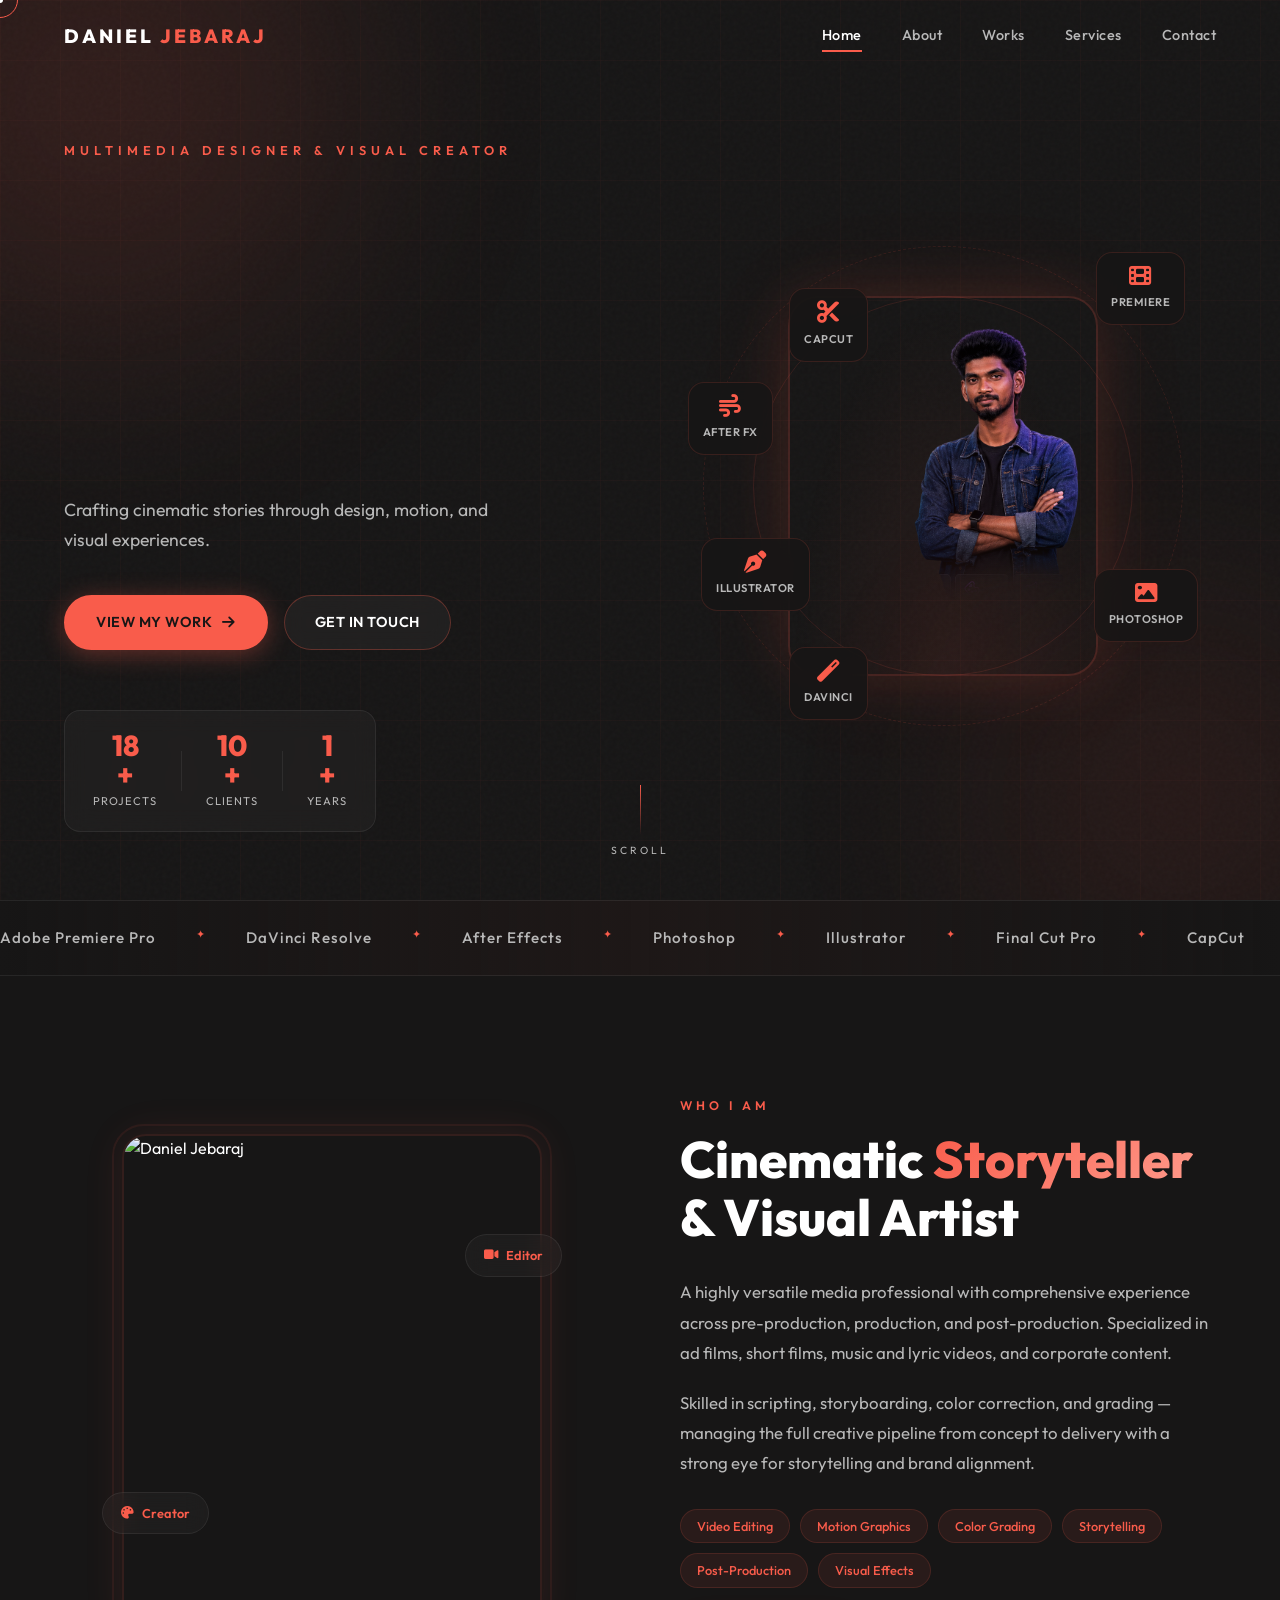
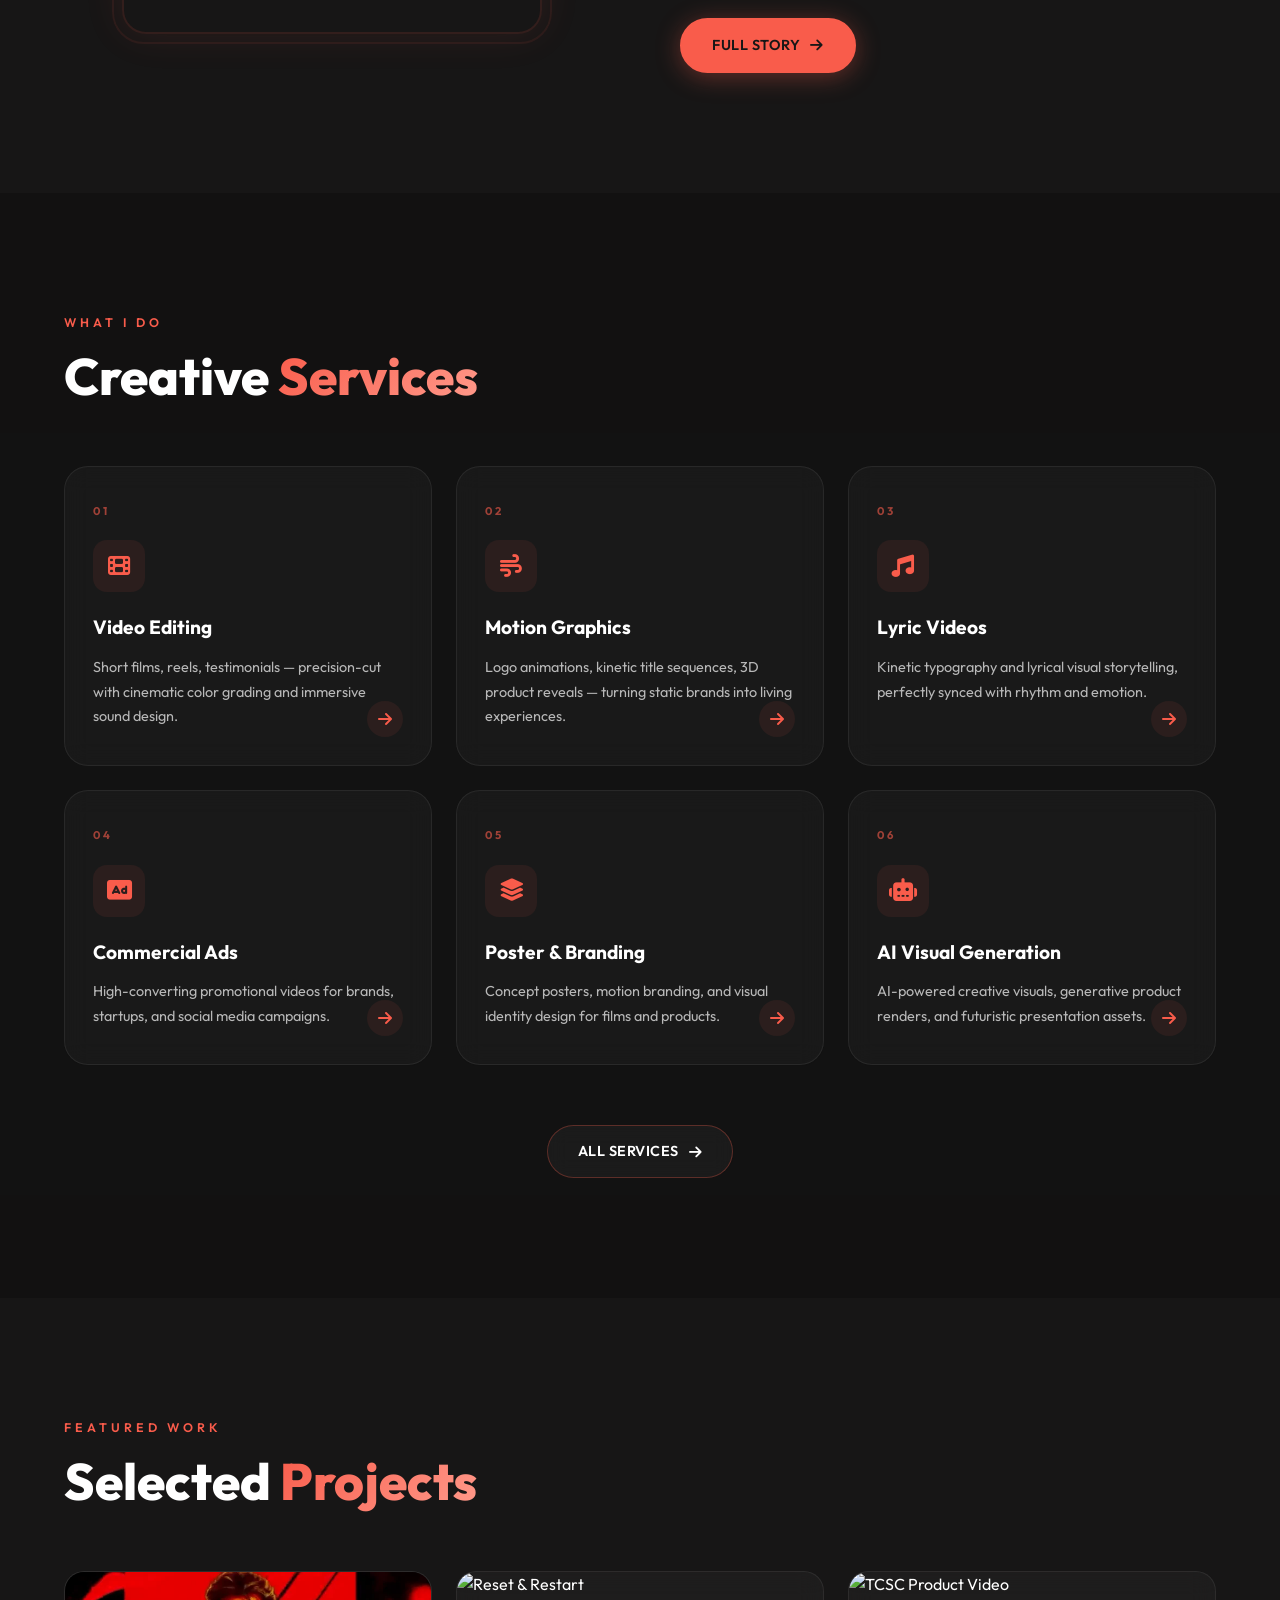
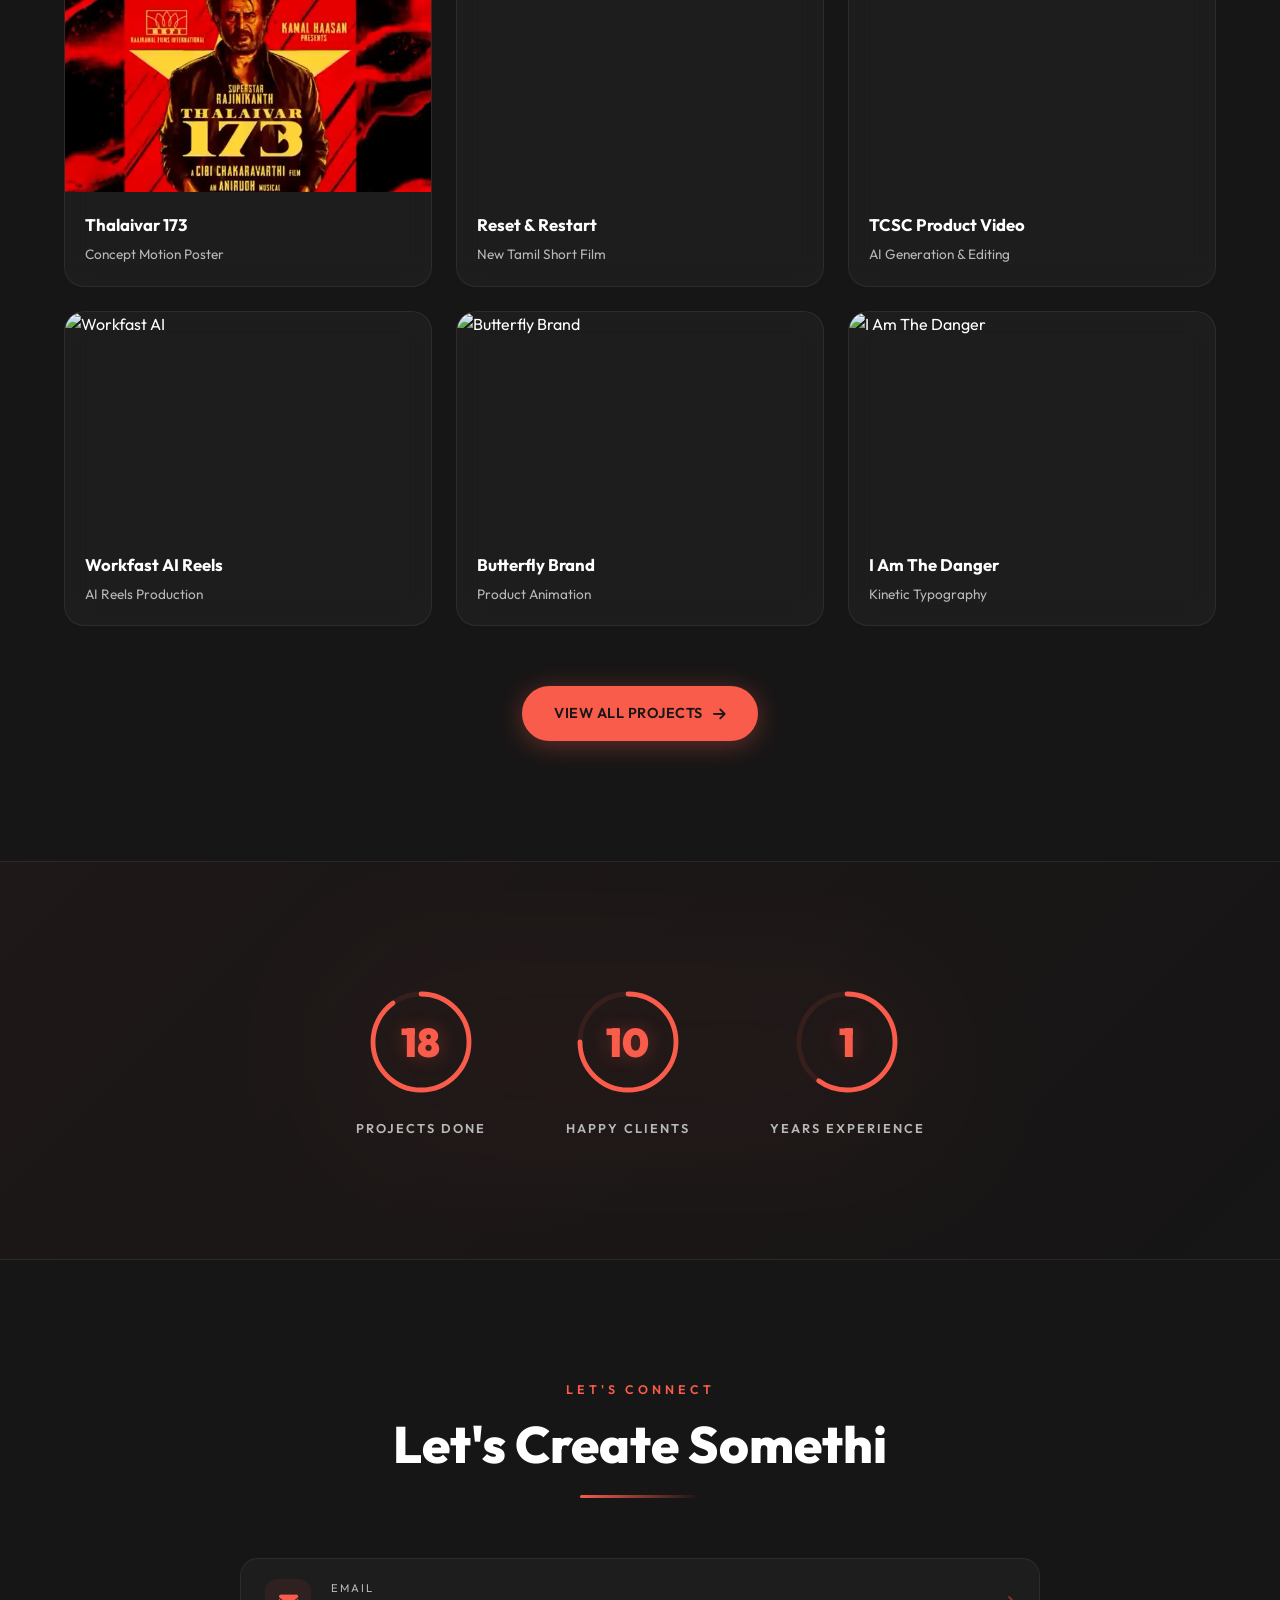
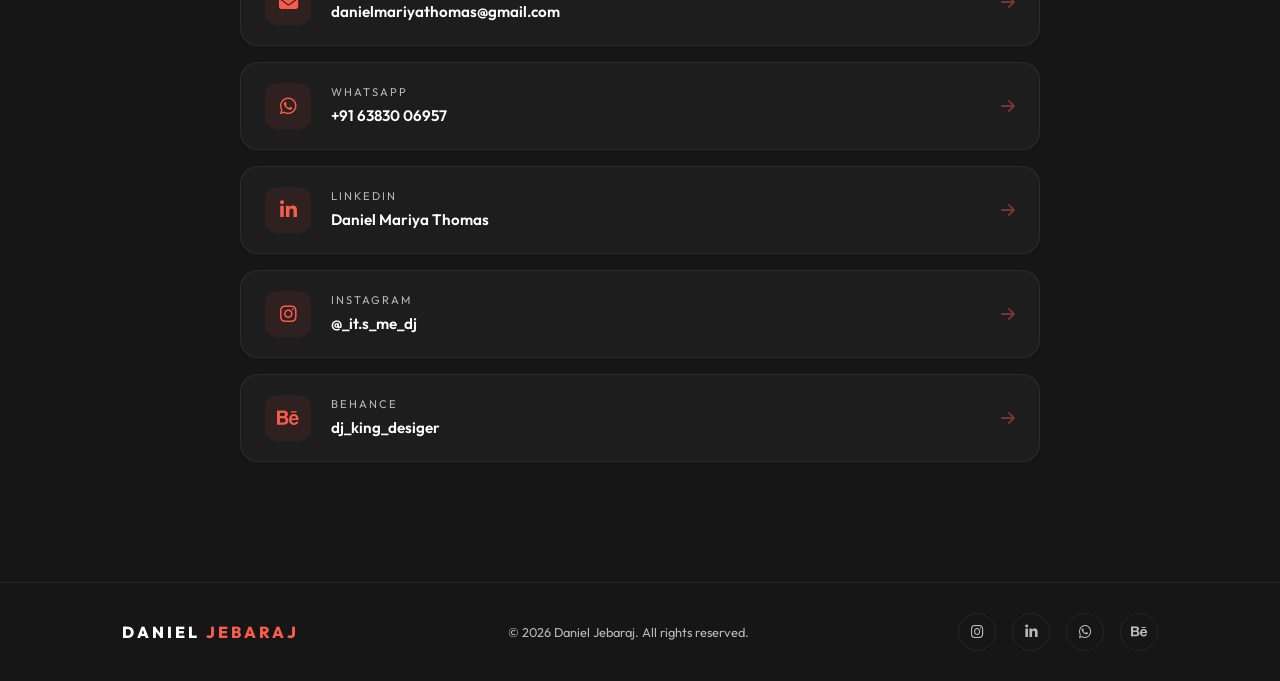
==== commit 4e17c5b5: "Update profile image sources for about sections" ====
--- a/index.html
+++ b/index.html
@@ -185,7 +185,7 @@
       <div class="about-grid">
         <div class="about-img-col" data-scroll-reveal="left">
           <div class="about-img-frame">
-            <img src="profile.png" alt="Daniel Jebaraj" class="about-portrait">
+            <img src="profile2.png" alt="Daniel Jebaraj" class="about-portrait">
             <div class="about-img-border"></div>
             <div class="about-badge badge-a glass">
               <i class="fas fa-video"></i> Editor
